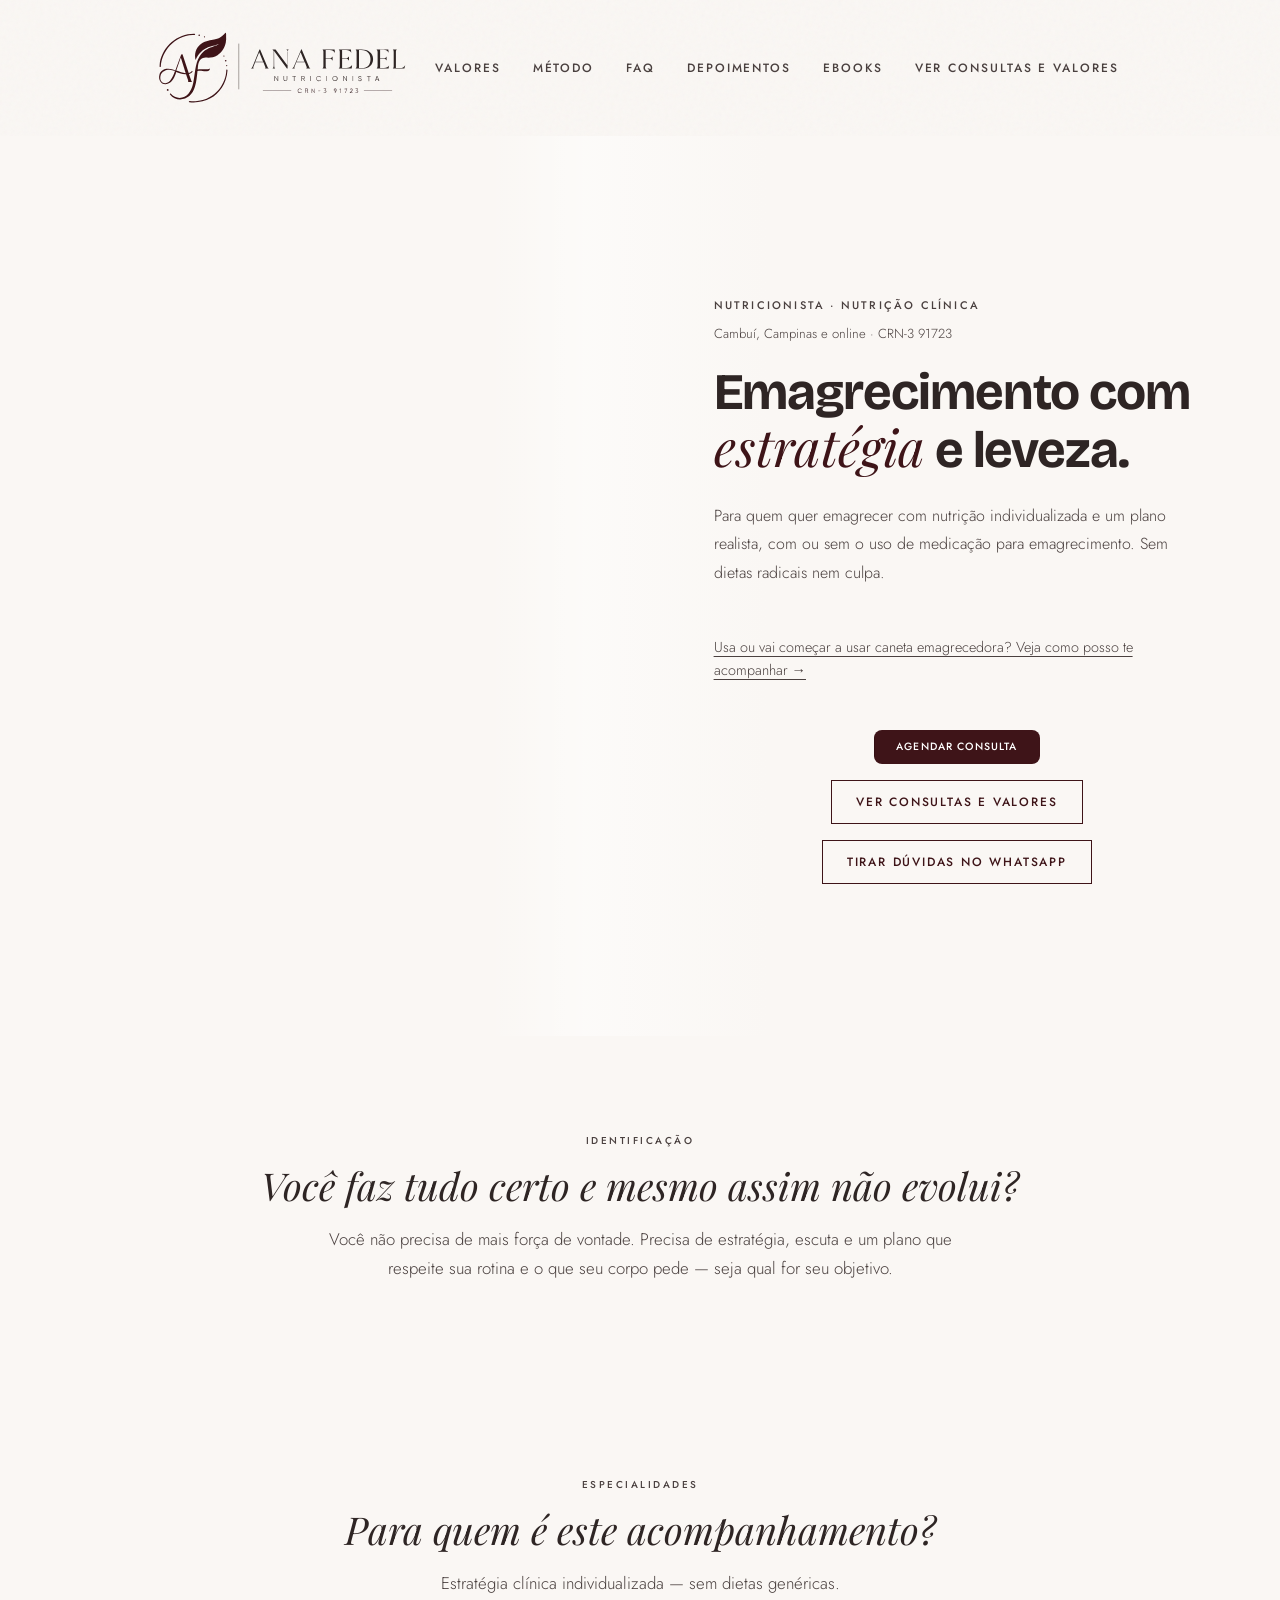
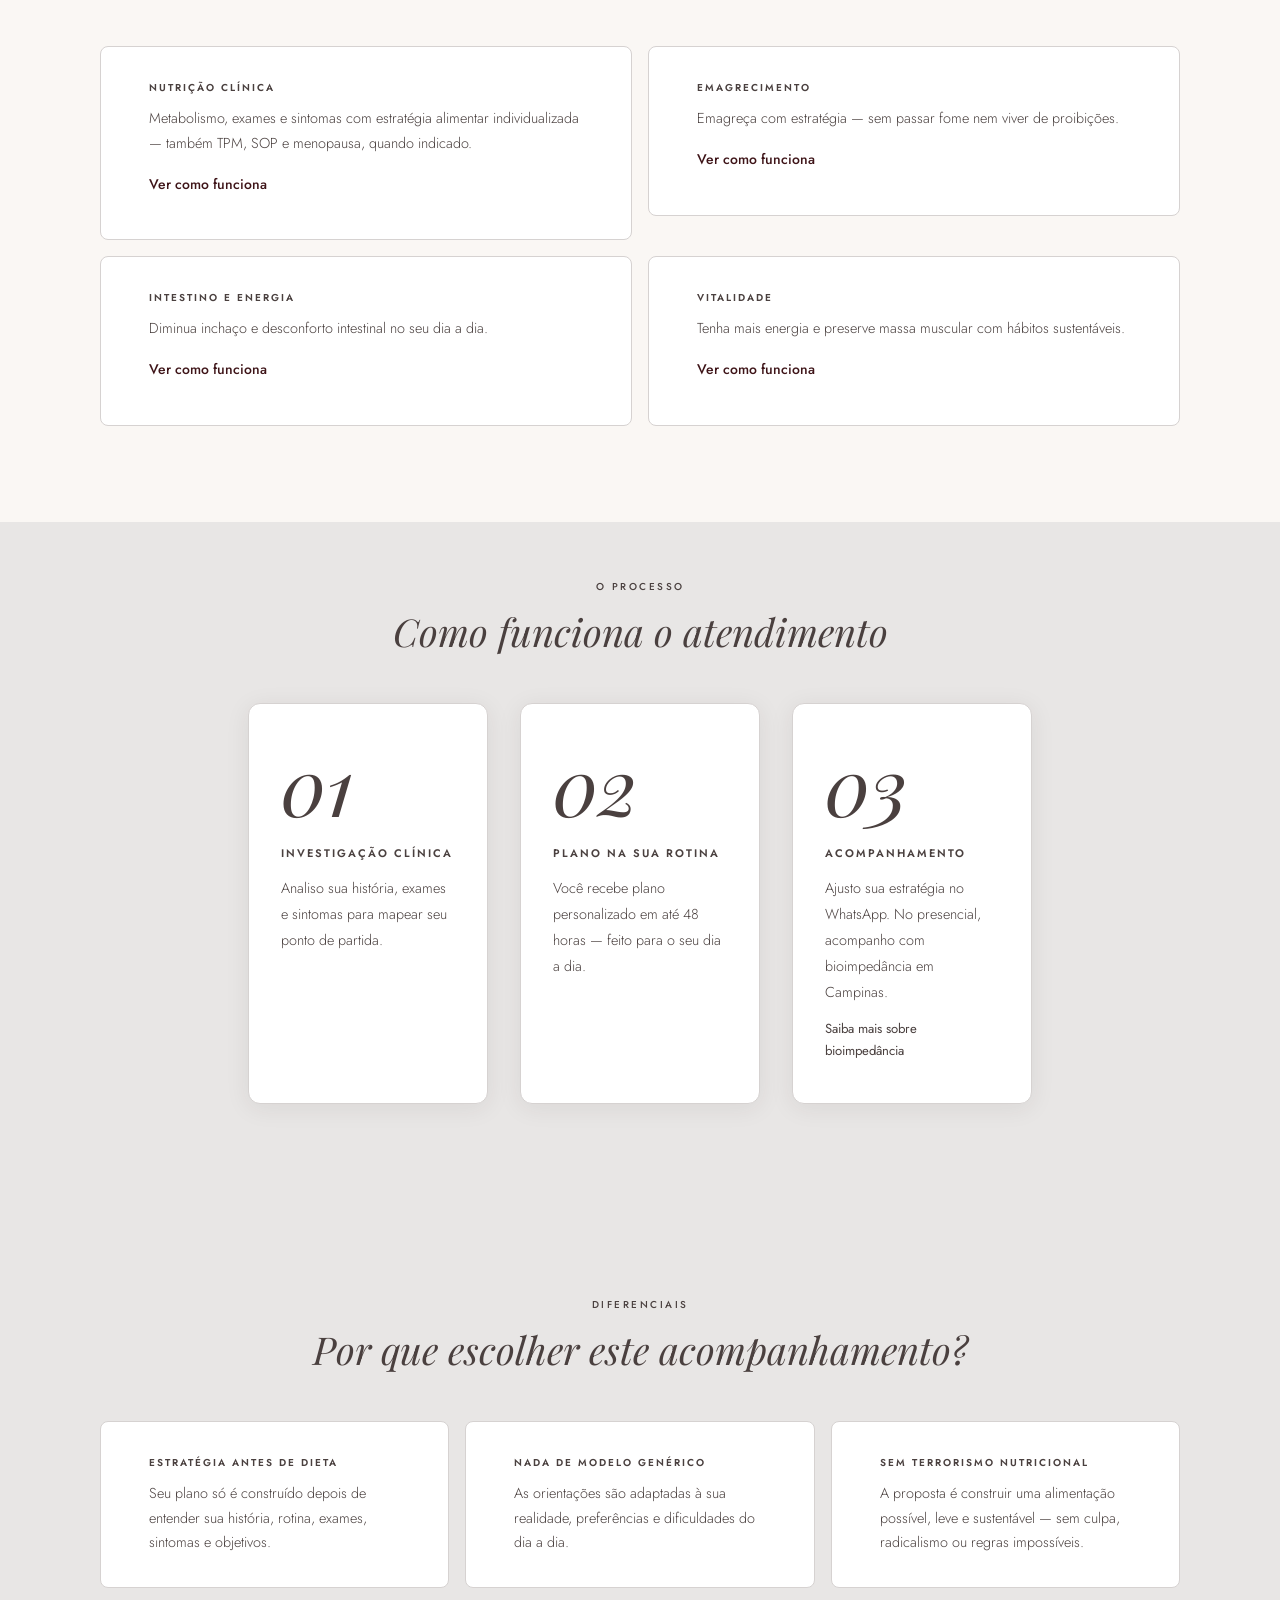
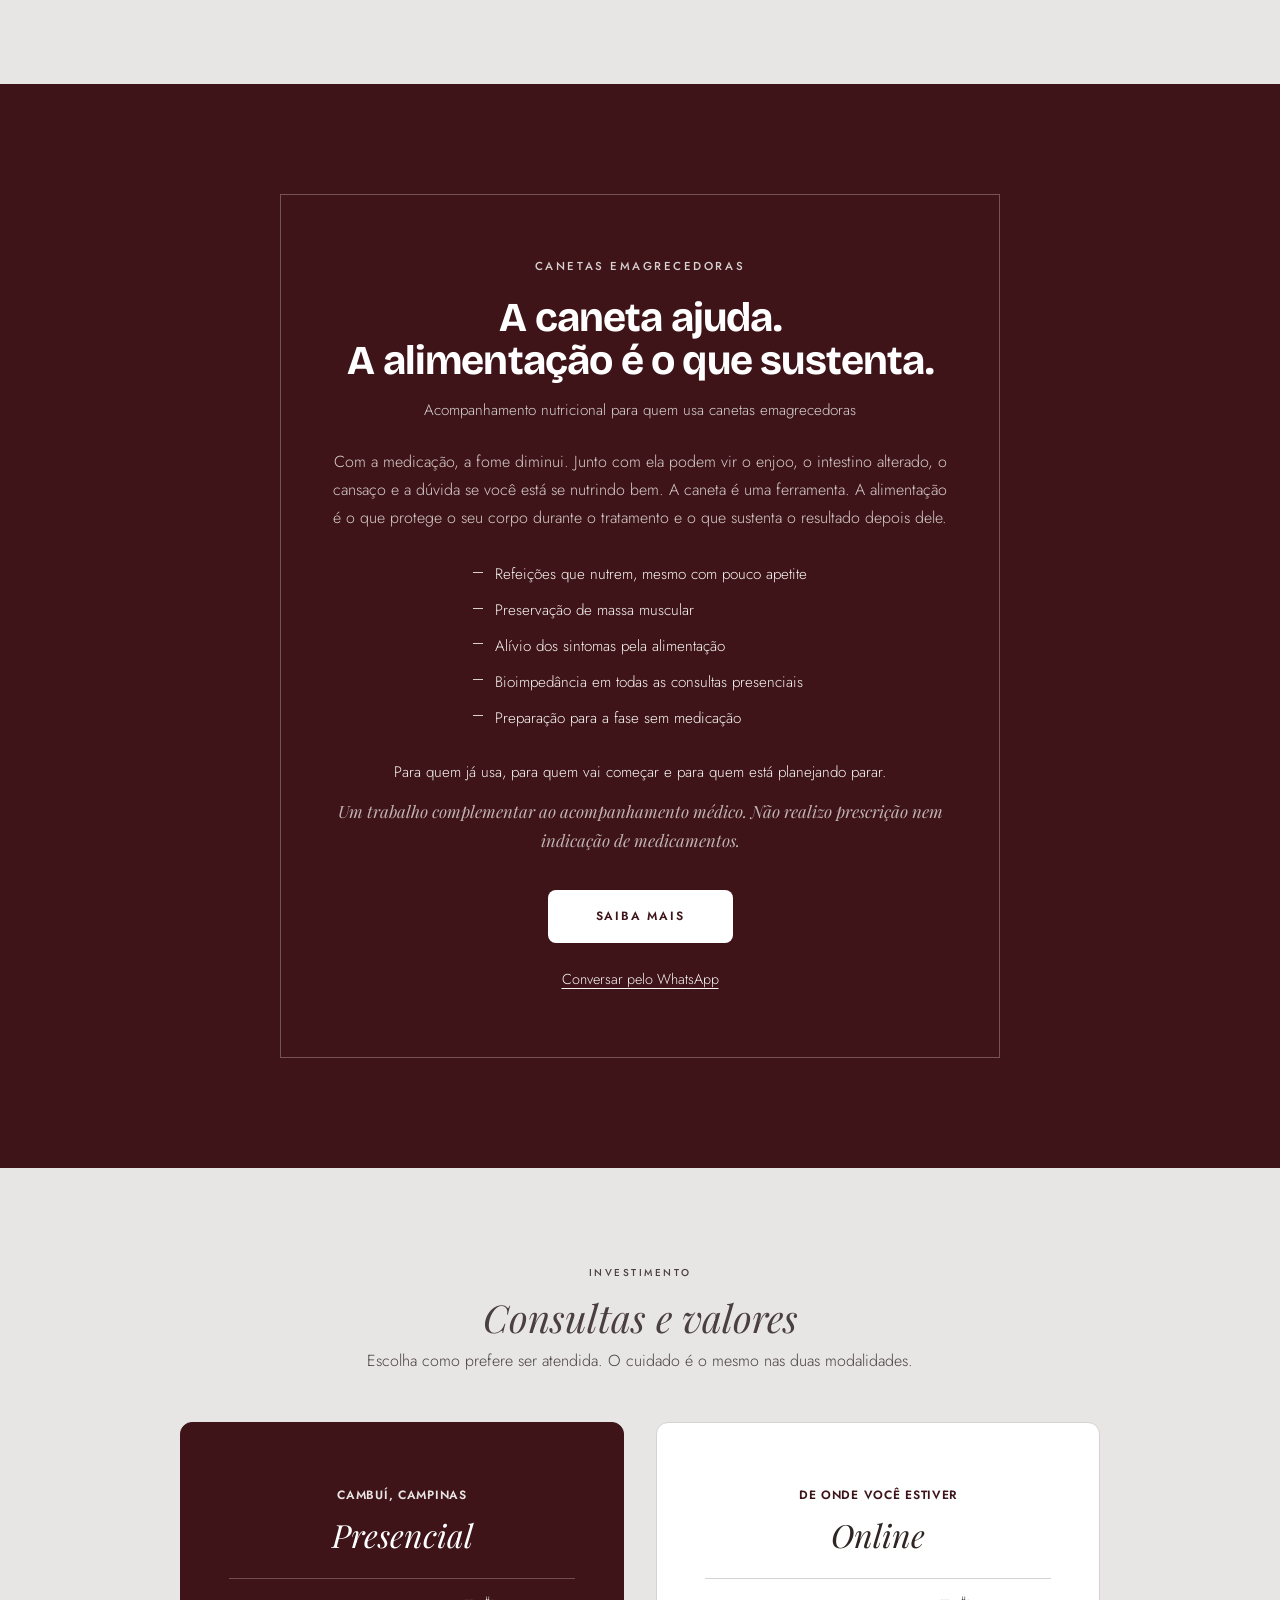
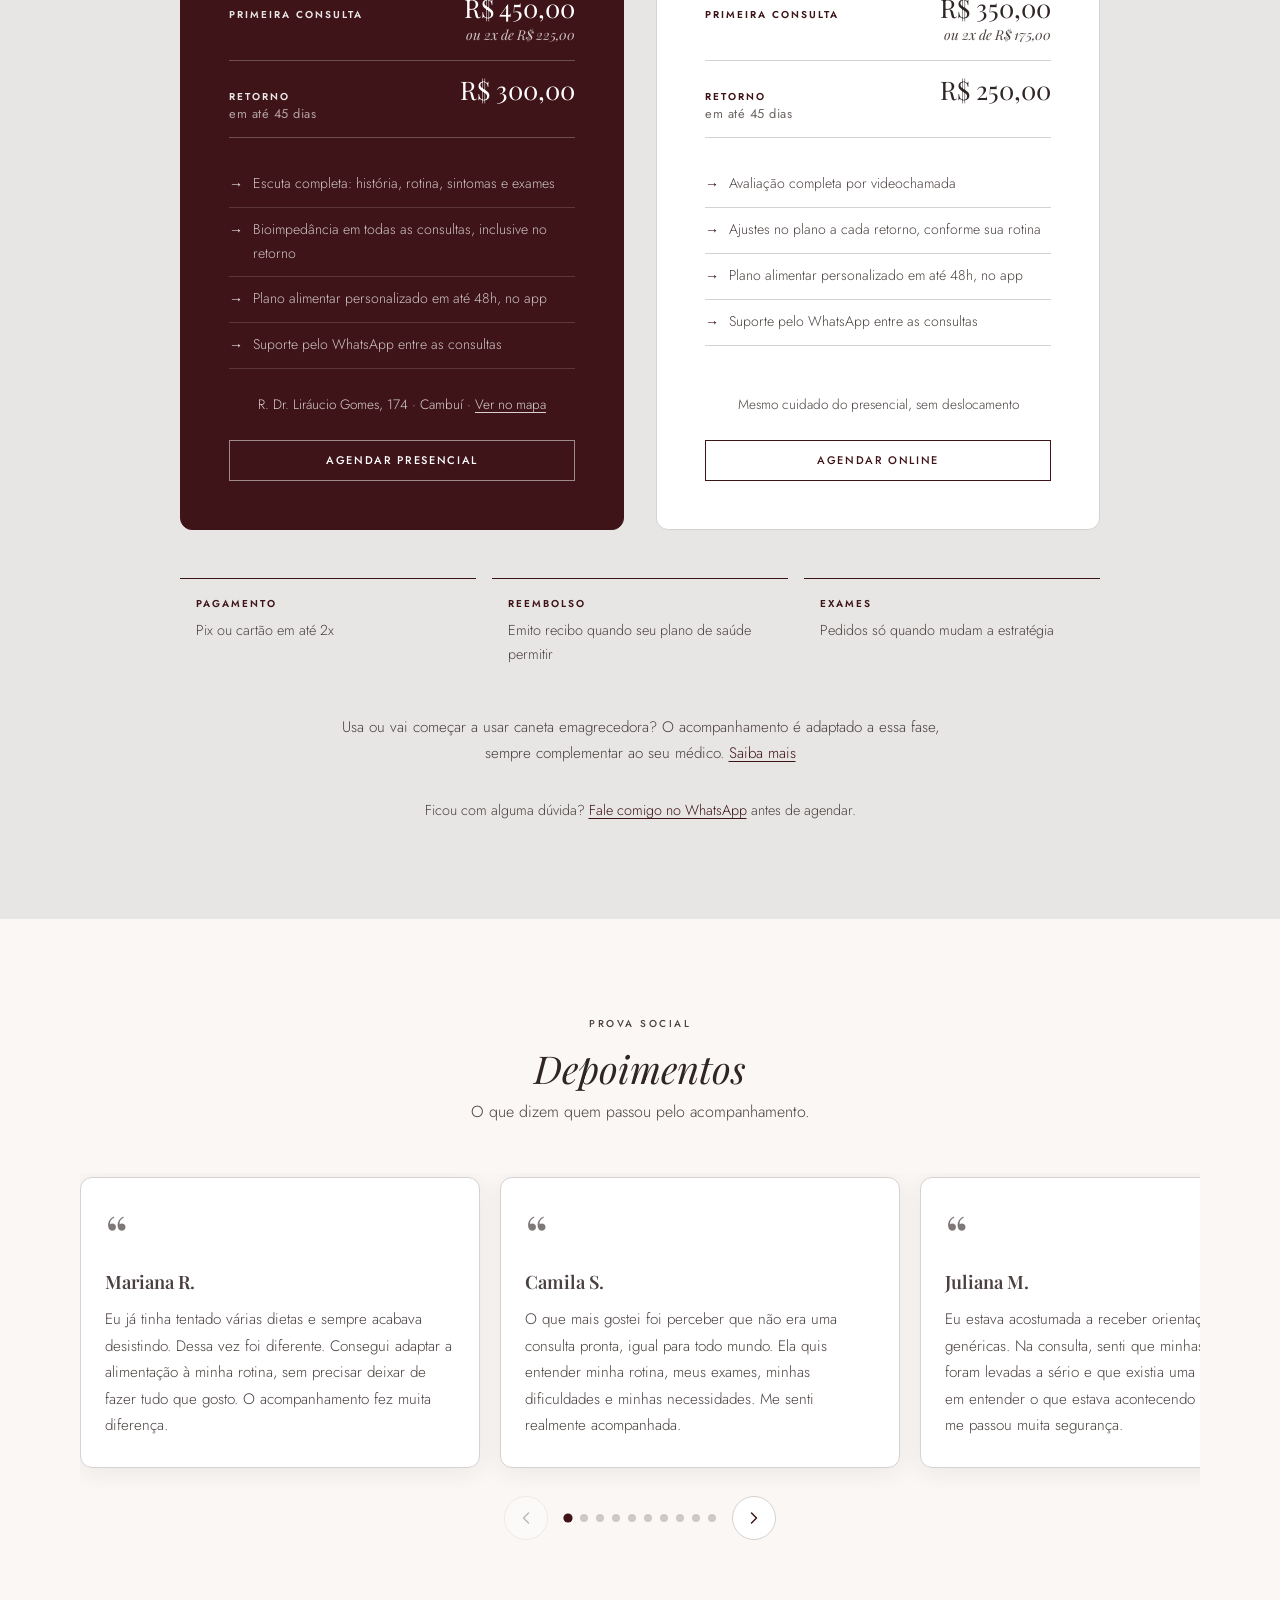
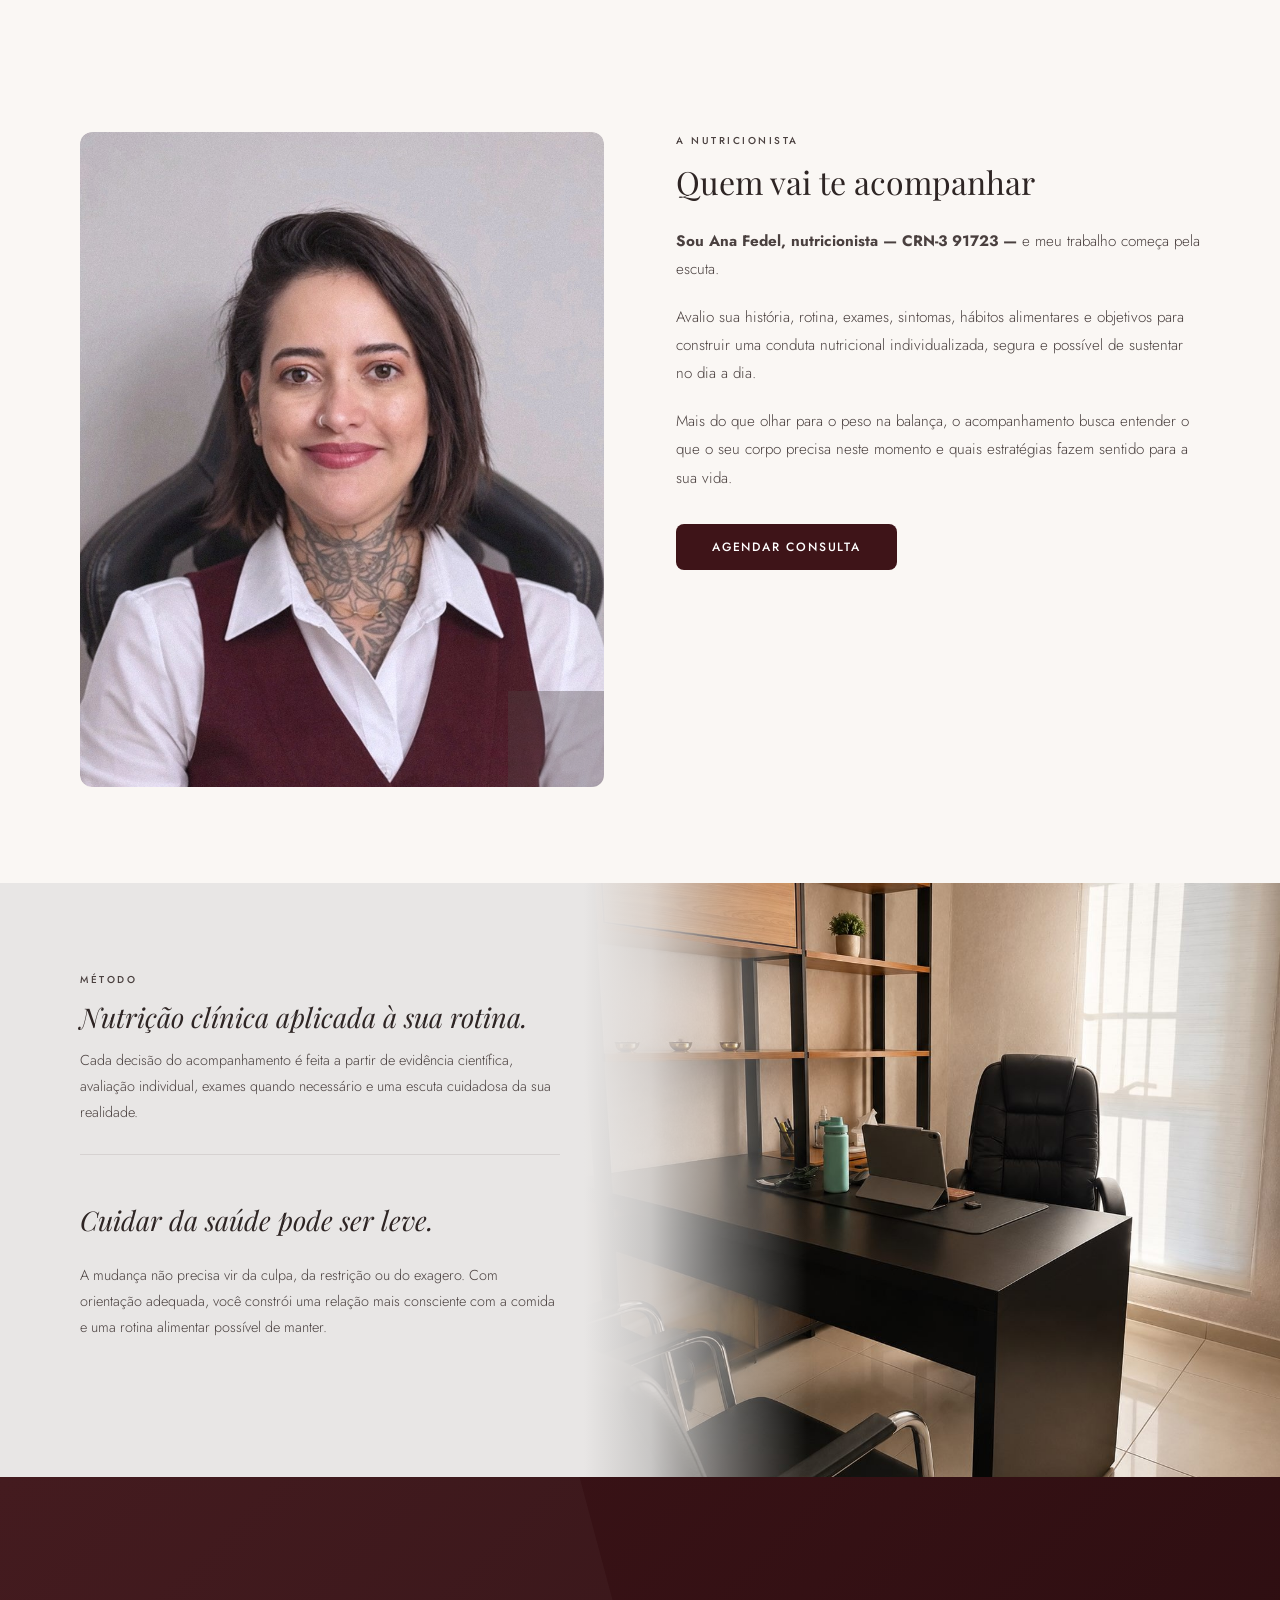
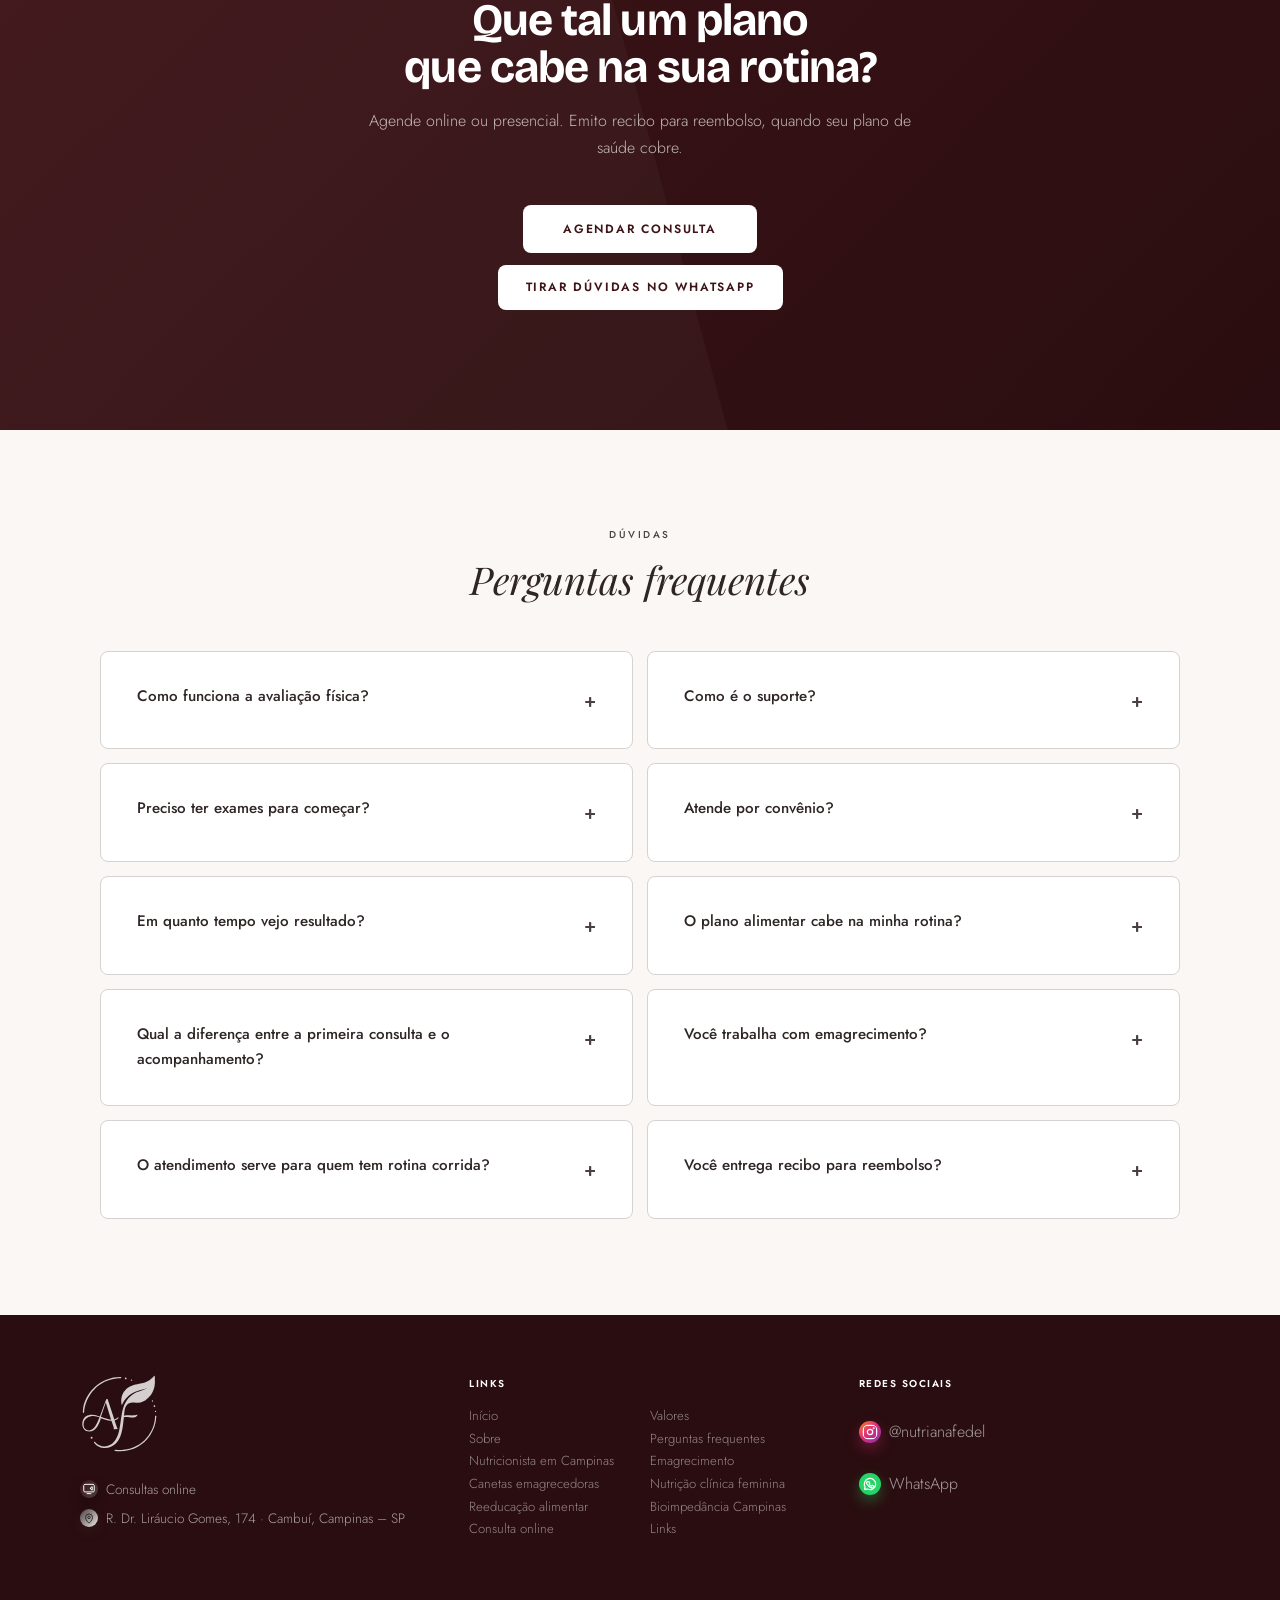
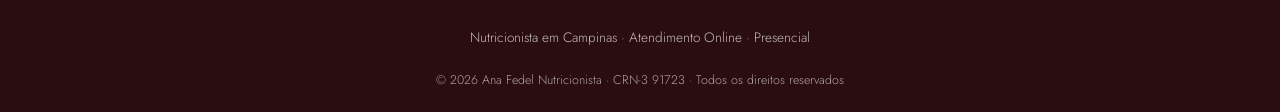
==== index.html @ 9fe569f1 "Nova foto principal" ====
﻿<!DOCTYPE html>
<html lang="pt-BR">
<head>
  <meta charset="UTF-8" />
  <meta name="viewport" content="width=device-width, initial-scale=1.0" />
  <link rel="preconnect" href="https://www.googletagmanager.com" />
  <script src="analytics.js" async></script>
  <meta name="theme-color" content="#3E1418" />
  <meta name="color-scheme" content="light" />
  <title>Nutricionista em Campinas | Emagrecimento e Nutrição Clínica | Ana Fedel CRN-3 91723</title>
  <meta name="description" content="Nutricionista em Campinas e online. Emagrecimento e nutrição clínica, inclusive para quem usa canetas emagrecedoras. Sem dietas radicais. CRN-3 91723." />
  <meta name="robots" content="index, follow" />
  <link rel="canonical" href="https://www.anafedel.com/" />

  <!-- Open Graph -->
  <meta property="og:type" content="website" />
  <meta property="og:locale" content="pt_BR" />
  <meta property="og:url" content="https://www.anafedel.com/" />
  <meta property="og:title" content="Nutricionista em Campinas | Emagrecimento e Nutrição Clínica | Ana Fedel" />
  <meta property="og:image:width" content="1600" />
  <meta property="og:image:height" content="2133" />
  <meta property="og:description" content="Plano alimentar na sua rotina — emagrecimento e nutrição clínica em Campinas ou online, com acompanhamento personalizado." />
  <meta property="og:image" content="https://www.anafedel.com/img/hero-ana-fedel-1600.jpg?v=2026112301" />
  <meta property="og:image:alt" content="Ana Fedel, nutricionista em Campinas" />

  <!-- Twitter -->
  <meta name="twitter:card" content="summary_large_image" />
  <meta name="twitter:title" content="Ana Fedel | Nutricionista em Campinas" />
  <meta name="twitter:description" content="Emagrecimento, nutrição clínica e acompanhamento personalizado em Campinas e online." />
  <meta name="twitter:image" content="https://www.anafedel.com/img/hero-ana-fedel-1600.jpg?v=2026112301" />
  <link rel="icon" href="./img/logo-s.svg" type="image/svg+xml" />

  <link rel="preconnect" href="https://fonts.googleapis.com" />
  <link rel="preconnect" href="https://fonts.gstatic.com" crossorigin />
  <link href="https://fonts.googleapis.com/css2?family=Bricolage+Grotesque:opsz,wght@12..96,700&family=Playfair+Display:ital,wght@0,400;0,600;1,400&family=Jost:wght@300;400;500;600&display=swap" rel="stylesheet" />
  <link rel="stylesheet" href="styles.css" />
  <style>
    /* Modal do agendamento — telas pequenas: iframe em tela cheia; só faixa superior para o Fechar. */
    @media (max-width: 1023px) {
      .hur54b {
        display: flex !important;
        flex-direction: column !important;
        align-items: stretch !important;
        justify-content: flex-start !important;
        padding: 0 !important;
        padding-top: calc(env(safe-area-inset-top, 0px) + 52px) !important;
        padding-bottom: env(safe-area-inset-bottom, 0px) !important;
        box-sizing: border-box !important;
        height: 100vh !important;
        height: 100dvh !important;
        min-height: 100vh !important;
        min-height: 100dvh !important;
      }
      .hur54b .mmGMM {
        width: 100% !important;
        max-width: none !important;
        flex: 1 1 auto !important;
        min-height: 0 !important;
        height: auto !important;
        max-height: none !important;
        border-radius: 0 !important;
        align-self: stretch !important;
      }
      .hur54b .Xfsokf {
        top: calc(env(safe-area-inset-top, 0px) + 10px) !important;
        right: max(12px, env(safe-area-inset-right, 0px)) !important;
      }
    }
    /* Modal do agendamento: telas grandes — largura 60vw; altura preenche o overlay (sem limite 60%). */
    @media (min-width: 1024px) {
      .hur54b {
        display: flex !important;
        align-items: stretch !important;
        justify-content: center !important;
        padding: 40px !important;
        box-sizing: border-box !important;
      }
      .hur54b .mmGMM {
        width: 60vw !important;
        max-width: 60vw !important;
        height: auto !important;
        max-height: none !important;
        align-self: stretch !important;
        flex-shrink: 0 !important;
      }
    }
    /* Agendamento — campos e botões alinhados à paleta do site */
    .hur54b input,
    .hur54b select,
    .hur54b textarea {
      background: #FFFFFF !important;
      border-color: #D6D2D1 !important;
      color: #2E2524 !important;
    }
    .hur54b button[type="submit"],
    .hur54b .U26fgb,
    .hur54b [role="button"].U26fgb {
      background: #3E1418 !important;
      border-color: #3E1418 !important;
      color: #FFFFFF !important;
    }
    .hur54b button[type="submit"]:hover,
    .hur54b .U26fgb:hover {
      background: #2A0D10 !important;
      border-color: #2A0D10 !important;
    }
  </style>
  <link rel="preload" as="image" href="./img/hero-ana-fedel-1600.jpg?v=2026112301" media="(min-width: 768px)" fetchpriority="high" />
  <link rel="preload" as="image" href="./img/hero-ana-fedel-mobile.jpg?v=2026112301" media="(max-width: 767px)" fetchpriority="high" />

  <script type="application/ld+json">
  {
    "@context": "https://schema.org",
    "@graph": [
      {
        "@type": "Dietitian",
        "@id": "https://www.anafedel.com/#profissional",
        "name": "Ana Fedel",
        "url": "https://www.anafedel.com/",
        "image": "https://www.anafedel.com/img/hero-ana-fedel-1600.jpg?v=2026112301",
        "description": "Nutricionista em Campinas e online. Emagrecimento, nutrição clínica e plano alimentar na rotina do paciente.",
        "identifier": {
          "@type": "PropertyValue",
          "name": "CRN-3",
          "value": "91723"
        },
        "areaServed": {
          "@type": "AdministrativeArea",
          "name": "Campinas",
          "containedInPlace": { "@type": "Country", "name": "Brasil" }
        },
        "workLocation": { "@id": "https://www.anafedel.com/#local" },
        "sameAs": ["https://www.instagram.com/nutrianafedel"]
      },
      {
        "@type": "WebSite",
        "@id": "https://www.anafedel.com/#site",
        "url": "https://www.anafedel.com/",
        "name": "Ana Fedel Nutricionista",
        "inLanguage": "pt-BR",
        "publisher": { "@id": "https://www.anafedel.com/#profissional" }
      },
      {
        "@type": "LocalBusiness",
        "@id": "https://www.anafedel.com/#local",
        "name": "Ana Fedel Nutricionista",
        "url": "https://www.anafedel.com/",
        "image": "https://www.anafedel.com/img/hero-ana-fedel-1600.jpg?v=2026112301",
        "telephone": "+5519992591776",
        "address": {
          "@type": "PostalAddress",
          "streetAddress": "R. Dr. Liráucio Gomes, 174",
          "addressLocality": "Campinas",
          "addressRegion": "SP",
          "postalCode": "13024-490",
          "addressCountry": "BR"
        },
        "geo": {
          "@type": "GeoCoordinates",
          "latitude": -22.88841,
          "longitude": -47.04906
        },
        "hasMap": "https://www.google.com/maps/search/?api=1&query=R.+Dr.+Lir%C3%A1ucio+Gomes%2C+174+-+Cambu%C3%AD%2C+Campinas+-+SP%2C+13024-490"
      },
      {
        "@type": "FAQPage",
        "mainEntity": [
          {
            "@type": "Question",
            "name": "Como funciona a avaliação física?",
            "acceptedAnswer": {
              "@type": "Answer",
              "text": "No presencial, faço bioimpedância, dobras, medidas e fotos. Online, envio um guia de medidas e você manda fotos e peso."
            }
          },
          {
            "@type": "Question",
            "name": "Como é o suporte?",
            "acceptedAnswer": {
              "@type": "Answer",
              "text": "Após a primeira consulta, presencial ou online, você conta com suporte pelo WhatsApp para dúvidas e ajustes, com resposta no mesmo dia."
            }
          },
          {
            "@type": "Question",
            "name": "Preciso ter exames para começar?",
            "acceptedAnswer": {
              "@type": "Answer",
              "text": "Não é obrigatório. Começamos pela consulta e peço exames só quando eles mudam sua estratégia."
            }
          },
          {
            "@type": "Question",
            "name": "Atende por convênio?",
            "acceptedAnswer": {
              "@type": "Answer",
              "text": "Não atendo por convênio. Emito recibo para você solicitar reembolso, se seu plano permitir."
            }
          },
          {
            "@type": "Question",
            "name": "Em quanto tempo vejo resultado?",
            "acceptedAnswer": {
              "@type": "Answer",
              "text": "Cada corpo tem seu ritmo. Muitas pessoas sentem mais energia e menos inchaço nas primeiras semanas. Resultados duradouros vêm com constância e acompanhamento."
            }
          },
          {
            "@type": "Question",
            "name": "O plano alimentar cabe na minha rotina?",
            "acceptedAnswer": {
              "@type": "Answer",
              "text": "Sim — monto o plano para sua rotina real, com metas e refeições que você consegue seguir no dia a dia."
            }
          },
          {
            "@type": "Question",
            "name": "Qual a diferença entre a primeira consulta e o acompanhamento?",
            "acceptedAnswer": {
              "@type": "Answer",
              "text": "A primeira consulta inclui avaliação completa, bioimpedância e plano alimentar personalizado. Nas consultas de acompanhamento, reavalio sua evolução com nova bioimpedância e ajusto o planejamento."
            }
          },
          {
            "@type": "Question",
            "name": "Você trabalha com emagrecimento?",
            "acceptedAnswer": {
              "@type": "Answer",
              "text": "Sim. Trabalho com emagrecimento, estratégia clínica e acompanhamento individualizado — sem dietas radicais."
            }
          },
          {
            "@type": "Question",
            "name": "O atendimento serve para quem tem rotina corrida?",
            "acceptedAnswer": {
              "@type": "Answer",
              "text": "Sim. Adapto refeições e horários à sua agenda — o plano precisa caber na vida que você já tem."
            }
          },
          {
            "@type": "Question",
            "name": "Você entrega recibo para reembolso?",
            "acceptedAnswer": {
              "@type": "Answer",
              "text": "Sim. Emito recibo para você pedir reembolso ao plano de saúde, quando a cobertura permitir."
            }
          }
        ]
      }
    ]
  }
  </script>
<script>function loadScript(a){var b=document.getElementsByTagName("head")[0],c=document.createElement("script");c.type="text/javascript",c.src="https://tracker.metricool.com/resources/be.js",c.onreadystatechange=a,c.onload=a,b.appendChild(c)}loadScript(function(){beTracker.t({hash:"400cc2684cefc84779d930f3ad5c566e"})});</script>
</head>
<body>

  <header>
    <nav id="navbar" class="site-nav" aria-label="Navegação principal">
      <a href="#inicio" class="nav-logo" aria-label="Ana Fedel Nutricionista — início">
        <img src="./img/logo.svg" alt="" width="120" height="40" decoding="async" aria-hidden="true" />
      </a>
      <button type="button" class="nav-toggle" aria-expanded="false" aria-controls="nav-menu" aria-label="Abrir menu">
        <span class="nav-toggle__lines" aria-hidden="true"></span>
      </button>
      <div id="nav-menu" class="nav-menu">
        <div class="nav-menu__inner">
          <a href="#planos">Valores</a>
          <a href="#metodo">Método</a>
          <a href="#faq">FAQ</a>
          <a href="#depoimentos">Depoimentos</a>
          <a href="ebooks.html">Ebooks</a>
          <a class="nav-menu__cta" href="#planos">Ver consultas e valores</a>
        </div>
      </div>
    </nav>
  </header>

  <main id="conteudo">
    <!-- HERO -->
    <section id="inicio" class="hero" aria-labelledby="hero-titulo">
      <picture class="hero-bg">
        <source media="(max-width: 767px)" srcset="./img/hero-ana-fedel-mobile.jpg?v=2026112301" />
        <img src="./img/hero-ana-fedel-1600.jpg?v=2026112301" width="1640" height="1448" alt="Retrato da nutricionista Ana Fedel" fetchpriority="high" decoding="async" />
      </picture>
      <div class="hero-overlay" aria-hidden="true"></div>
      <div class="hero-left reveal">
        <p class="hero-eyebrow">Nutricionista · Nutrição Clínica</p>
        <p class="hero-trust">Cambuí, Campinas e online · CRN-3 91723</p>
        <h1 id="hero-titulo" class="hero-title">
          Emagrecimento com<br>
          <em>estratégia</em> e leveza.
        </h1>
        <div class="hero-cta-block">
          <p class="hero-subtitle">
            Para quem quer emagrecer com nutrição individualizada e um plano realista, com ou sem o uso de medicação para emagrecimento. Sem dietas radicais nem culpa.
          </p>
          <a class="hero-glp1-link" href="#canetas">Usa ou vai começar a usar caneta emagrecedora? Veja como posso te acompanhar →</a>
          <div class="hero-cta-actions">
            <div class="gcal-schedule-host gcal-schedule-host--primary gcal-schedule-host--hero" data-gcal-label="Agendar consulta"></div>
            <a class="btn-outline" href="#planos">Ver consultas e valores</a>
            <a class="btn-outline hero-whatsapp-btn" data-wa="general" href="https://wa.me/5519992591776?text=Ol%C3%A1%2C%20Ana!%20Vim%20pelo%20site%20e%20gostaria%20de%20saber%20mais%20sobre%20o%20acompanhamento%20nutricional." target="_blank" rel="noopener noreferrer">Tirar dúvidas no WhatsApp</a>
          </div>
        </div>
      </div>
    </section>

    <!-- IDENTIFICATION -->
    <section id="identificacao" class="section section-center" aria-labelledby="titulo-identificacao">
      <div class="reveal">
        <span class="section-label">Identificação</span>
        <h2 id="titulo-identificacao" class="section-title">Você faz tudo certo e mesmo assim não evolui?</h2>
        <p class="section-pain">Você não precisa de mais força de vontade. Precisa de estratégia, escuta e um plano que respeite sua rotina e o que seu corpo pede — seja qual for seu objetivo.</p>
      </div>
    </section>

    <!-- FOR WHOM -->
    <section id="especialidades" class="section" aria-labelledby="titulo-especialidades">
      <span class="section-label reveal" style="text-align: center; display: block;">Especialidades</span>
      <h2 id="titulo-especialidades" class="section-title reveal" style="text-align: center;">Para quem é este acompanhamento?</h2>
      <p class="section-pain reveal" style="text-align: center; max-width: 36rem; margin: 0 auto 2rem;">Estratégia clínica individualizada — sem dietas genéricas.</p>
      <div class="for-whom-grid">
        <div class="for-whom-item reveal">
          <h3 class="for-whom-heading">Nutrição clínica</h3>
          <p>Metabolismo, exames e sintomas com estratégia alimentar individualizada — também TPM, SOP e menopausa, quando indicado.</p>
          <a class="for-whom-link" href="saude-hormonal-feminina.html">Ver como funciona</a>
        </div>
        <div class="for-whom-item reveal">
          <h3 class="for-whom-heading">Emagrecimento</h3>
          <p>Emagreça com estratégia — sem passar fome nem viver de proibições.</p>
          <a class="for-whom-link" href="emagrecimento-feminino.html">Ver como funciona</a>
        </div>
        <div class="for-whom-item reveal">
          <h3 class="for-whom-heading">Intestino e energia</h3>
          <p>Diminua inchaço e desconforto intestinal no seu dia a dia.</p>
          <a class="for-whom-link" href="reeducacao-alimentar.html">Ver como funciona</a>
        </div>
        <div class="for-whom-item reveal">
          <h3 class="for-whom-heading">Vitalidade</h3>
          <p>Tenha mais energia e preserve massa muscular com hábitos sustentáveis.</p>
          <a class="for-whom-link" href="nutricionista-em-campinas.html">Ver como funciona</a>
        </div>
      </div>
    </section>

    <!-- HOW IT WORKS -->
    <section id="processo" class="section section-alt" aria-labelledby="titulo-processo">
      <div class="section-center reveal">
        <span class="section-label">O processo</span>
        <h2 id="titulo-processo" class="section-title">Como funciona o atendimento</h2>
      </div>
      <div class="how-grid">
        <div class="how-card reveal">
          <div class="how-card-num" aria-hidden="true">01</div>
          <h3>Investigação clínica</h3>
          <p>Analiso sua história, exames e sintomas para mapear seu ponto de partida.</p>
        </div>
        <div class="how-card reveal">
          <div class="how-card-num" aria-hidden="true">02</div>
          <h3>Plano na sua rotina</h3>
          <p>Você recebe plano personalizado em até 48 horas — feito para o seu dia a dia.</p>
        </div>
        <div class="how-card reveal">
          <div class="how-card-num" aria-hidden="true">03</div>
          <h3>Acompanhamento</h3>
          <p>Ajusto sua estratégia no WhatsApp. No presencial, acompanho com bioimpedância em Campinas.</p>
          <a class="how-card-more" href="bioimpedancia-campinas.html">Saiba mais sobre bioimpedância</a>
        </div>
      </div>
    </section>

    <!-- DIFFERENTIALS -->
    <section id="diferenciais" class="section section-alt" aria-labelledby="titulo-diferenciais">
      <div class="section-center reveal">
        <span class="section-label">Diferenciais</span>
        <h2 id="titulo-diferenciais" class="section-title">Por que escolher este acompanhamento?</h2>
      </div>
      <div class="for-whom-grid">
        <div class="for-whom-item reveal">
          <h3 class="for-whom-heading">Estratégia antes de dieta</h3>
          <p>Seu plano só é construído depois de entender sua história, rotina, exames, sintomas e objetivos.</p>
        </div>
        <div class="for-whom-item reveal">
          <h3 class="for-whom-heading">Nada de modelo genérico</h3>
          <p>As orientações são adaptadas à sua realidade, preferências e dificuldades do dia a dia.</p>
        </div>
        <div class="for-whom-item reveal">
          <h3 class="for-whom-heading">Sem terrorismo nutricional</h3>
          <p>A proposta é construir uma alimentação possível, leve e sustentável — sem culpa, radicalismo ou regras impossíveis.</p>
        </div>
      </div>
    </section>

    <!-- CANETAS EMAGRECEDORAS -->
    <section id="canetas" class="glp1-section" aria-labelledby="titulo-canetas">
      <div class="glp1-inner reveal">
        <span class="glp1-label">Canetas emagrecedoras</span>
        <h2 id="titulo-canetas" class="glp1-title">A caneta ajuda.<br>A alimentação é o que sustenta.</h2>
        <p class="glp1-subtitle">Acompanhamento nutricional para quem usa canetas emagrecedoras</p>
        <p class="glp1-text">Com a medicação, a fome diminui. Junto com ela podem vir o enjoo, o intestino alterado, o cansaço e a dúvida se você está se nutrindo bem. A caneta é uma ferramenta. A alimentação é o que protege o seu corpo durante o tratamento e o que sustenta o resultado depois dele.</p>
        <ul class="glp1-list">
          <li>Refeições que nutrem, mesmo com pouco apetite</li>
          <li>Preservação de massa muscular</li>
          <li>Alívio dos sintomas pela alimentação</li>
          <li>Bioimpedância em todas as consultas presenciais</li>
          <li>Preparação para a fase sem medicação</li>
        </ul>
        <p class="glp1-for">Para quem já usa, para quem vai começar e para quem está planejando parar.</p>
        <p class="glp1-note">Um trabalho complementar ao acompanhamento médico. Não realizo prescrição nem indicação de medicamentos.</p>
        <div class="glp1-actions">
          <a class="btn-light" href="canetas-emagrecedoras-campinas.html">Saiba mais</a>
          <a class="glp1-link" data-wa="canetas" href="https://wa.me/5519992591776?text=Ol%C3%A1%2C%20Ana!%20Uso%20(ou%20vou%20come%C3%A7ar%20a%20usar)%20caneta%20emagrecedora%20e%20gostaria%20de%20saber%20mais%20sobre%20o%20acompanhamento%20nutricional." target="_blank" rel="noopener noreferrer">Conversar pelo WhatsApp</a>
        </div>
      </div>
    </section>

    <!-- PLANS -->
    <section id="planos" class="section section-alt section-center" aria-labelledby="titulo-planos">
      <span class="section-label reveal">Investimento</span>
      <h2 id="titulo-planos" class="section-title reveal">Consultas e valores</h2>
      <p class="plans-intro reveal">Escolha como prefere ser atendida. O cuidado é o mesmo nas duas modalidades.</p>
      <div class="plans-grid plans-grid--two">
        <div class="plan-card featured reveal">
          <div class="plan-card__header">
            <div class="plan-card__badge-slot">
              <span class="plan-badge">Cambuí, Campinas</span>
            </div>
            <div class="plan-card__title">
              <div class="plan-modality">Presencial</div>
            </div>
          </div>
          <dl class="plan-prices">
            <div class="plan-price-row">
              <dt>Primeira consulta</dt>
              <dd><span class="plan-price-row__value">R$ 450,00</span><span class="plan-price-row__sub">ou 2x de R$ 225,00</span></dd>
            </div>
            <div class="plan-price-row">
              <dt>Retorno <span class="plan-price-row__hint">em até 45 dias</span></dt>
              <dd><span class="plan-price-row__value">R$ 300,00</span></dd>
            </div>
          </dl>
          <ul>
            <li>Escuta completa: história, rotina, sintomas e exames</li>
            <li>Bioimpedância em todas as consultas, inclusive no retorno</li>
            <li>Plano alimentar personalizado em até 48h, no app</li>
            <li>Suporte pelo WhatsApp entre as consultas</li>
          </ul>
          <p class="plan-card__place">R. Dr. Liráucio Gomes, 174 · Cambuí · <a href="https://www.google.com/maps/search/?api=1&amp;query=R.%20Dr.%20Lir%C3%A1ucio%20Gomes%2C%20174%20-%20Cambu%C3%AD%2C%20Campinas%20-%20SP" target="_blank" rel="noopener noreferrer">Ver no mapa</a></p>
          <div class="plan-card__footer">
            <div class="gcal-schedule-host gcal-schedule-host--outline" data-gcal-label="Agendar presencial"></div>
          </div>
        </div>
        <div class="plan-card reveal">
          <div class="plan-card__header">
            <div class="plan-card__badge-slot">
              <span class="plan-badge">De onde você estiver</span>
            </div>
            <div class="plan-card__title">
              <div class="plan-modality">Online</div>
            </div>
          </div>
          <dl class="plan-prices">
            <div class="plan-price-row">
              <dt>Primeira consulta</dt>
              <dd><span class="plan-price-row__value">R$ 350,00</span><span class="plan-price-row__sub">ou 2x de R$ 175,00</span></dd>
            </div>
            <div class="plan-price-row">
              <dt>Retorno <span class="plan-price-row__hint">em até 45 dias</span></dt>
              <dd><span class="plan-price-row__value">R$ 250,00</span></dd>
            </div>
          </dl>
          <ul>
            <li>Avaliação completa por videochamada</li>
            <li>Ajustes no plano a cada retorno, conforme sua rotina</li>
            <li>Plano alimentar personalizado em até 48h, no app</li>
            <li>Suporte pelo WhatsApp entre as consultas</li>
          </ul>
          <p class="plan-card__place">Mesmo cuidado do presencial, sem deslocamento</p>
          <div class="plan-card__footer">
            <div class="gcal-schedule-host gcal-schedule-host--outline" data-gcal-label="Agendar online"></div>
          </div>
        </div>
      </div>
      <ul class="plans-info reveal" aria-label="Informações gerais">
        <li><span class="plans-info__label">Pagamento</span>Pix ou cartão em até 2x</li>
        <li><span class="plans-info__label">Reembolso</span>Emito recibo quando seu plano de saúde permitir</li>
        <li><span class="plans-info__label">Exames</span>Pedidos só quando mudam a estratégia</li>
      </ul>
      <p class="plans-glp1 reveal">Usa ou vai começar a usar caneta emagrecedora? O acompanhamento é adaptado a essa fase, sempre complementar ao seu médico. <a href="canetas-emagrecedoras-campinas.html">Saiba mais</a></p>
      <p class="plans-note reveal">Ficou com alguma dúvida? <a data-wa="general" href="https://wa.me/5519992591776?text=Ol%C3%A1%2C%20Ana!%20Tenho%20uma%20d%C3%BAvida%20sobre%20as%20consultas." target="_blank" rel="noopener noreferrer">Fale comigo no WhatsApp</a> antes de agendar.</p>
    </section>

    <!-- TESTIMONIALS -->
    <section id="depoimentos" class="section" aria-labelledby="titulo-depoimentos">
      <div class="section-center reveal">
        <span class="section-label">Prova social</span>
        <h2 id="titulo-depoimentos" class="section-title">Depoimentos</h2>
        <p class="plans-intro">O que dizem quem passou pelo acompanhamento.</p>
      </div>
      <div class="testimonial-carousel reveal" data-testimonial-carousel tabindex="0">
        <div class="testimonial-carousel__viewport">
          <div class="testimonial-carousel__track" role="list" aria-label="Lista de depoimentos">
        <article class="testimonial-card" role="listitem">
          <span class="testimonial-card__mark" aria-hidden="true">“</span>
          <p class="testimonial-card__author">Mariana R.</p>
          <blockquote class="testimonial-card__text">
            <p>Eu já tinha tentado várias dietas e sempre acabava desistindo. Dessa vez foi diferente. Consegui adaptar a alimentação à minha rotina, sem precisar deixar de fazer tudo que gosto. O acompanhamento fez muita diferença.</p>
          </blockquote>
        </article>
        <article class="testimonial-card" role="listitem">
          <span class="testimonial-card__mark" aria-hidden="true">“</span>
          <p class="testimonial-card__author">Camila S.</p>
          <blockquote class="testimonial-card__text">
            <p>O que mais gostei foi perceber que não era uma consulta pronta, igual para todo mundo. Ela quis entender minha rotina, meus exames, minhas dificuldades e minhas necessidades. Me senti realmente acompanhada.</p>
          </blockquote>
        </article>
        <article class="testimonial-card" role="listitem">
          <span class="testimonial-card__mark" aria-hidden="true">“</span>
          <p class="testimonial-card__author">Juliana M.</p>
          <blockquote class="testimonial-card__text">
            <p>Eu estava acostumada a receber orientações muito genéricas. Na consulta, senti que minhas queixas foram levadas a sério e que existia uma preocupação em entender o que estava acontecendo comigo. Isso me passou muita segurança.</p>
          </blockquote>
        </article>
        <article class="testimonial-card" role="listitem">
          <span class="testimonial-card__mark" aria-hidden="true">“</span>
          <p class="testimonial-card__author">Fernanda C.</p>
          <blockquote class="testimonial-card__text">
            <p>Uma das melhores coisas foi parar de sentir que estava sempre fazendo tudo errado. Aprendi a ter mais equilíbrio e a fazer escolhas melhores sem culpa. Hoje minha relação com a comida é muito mais tranquila.</p>
          </blockquote>
        </article>
        <article class="testimonial-card" role="listitem">
          <span class="testimonial-card__mark" aria-hidden="true">“</span>
          <p class="testimonial-card__author">Patrícia A.</p>
          <blockquote class="testimonial-card__text">
            <p>Minha maior preocupação era não conseguir seguir um planejamento por causa da correria do trabalho. Mas tudo foi pensado considerando meus horários e minha realidade. Finalmente encontrei uma estratégia que consigo manter.</p>
          </blockquote>
        </article>
        <article class="testimonial-card" role="listitem">
          <span class="testimonial-card__mark" aria-hidden="true">“</span>
          <p class="testimonial-card__author">Renata L.</p>
          <blockquote class="testimonial-card__text">
            <p>Gostei muito de não me sentir sozinha durante o processo. Ter a possibilidade de tirar dúvidas e receber orientações entre as consultas faz toda a diferença. É um acompanhamento muito mais próximo.</p>
          </blockquote>
        </article>
        <article class="testimonial-card" role="listitem">
          <span class="testimonial-card__mark" aria-hidden="true">“</span>
          <p class="testimonial-card__author">Bruna T.</p>
          <blockquote class="testimonial-card__text">
            <p>Foi muito interessante começar a olhar para minha evolução de uma maneira mais completa. Não é só sobre perder peso, mas também sobre entender meu corpo, melhorar hábitos e cuidar da saúde.</p>
          </blockquote>
        </article>
        <article class="testimonial-card" role="listitem">
          <span class="testimonial-card__mark" aria-hidden="true">“</span>
          <p class="testimonial-card__author">Daniela F.</p>
          <blockquote class="testimonial-card__text">
            <p>Desde a primeira consulta, percebi muito cuidado e conhecimento. Ela explica tudo com clareza, responde às dúvidas e transmite muita segurança. Saio das consultas entendendo o motivo de cada orientação.</p>
          </blockquote>
        </article>
        <article class="testimonial-card" role="listitem">
          <span class="testimonial-card__mark" aria-hidden="true">“</span>
          <p class="testimonial-card__author">Aline G.</p>
          <blockquote class="testimonial-card__text">
            <p>Eu achava que precisaria mudar completamente minha alimentação para conseguir resultados. Mas aprendi que pequenas mudanças, quando bem direcionadas, podem fazer muita diferença. Foi um processo muito mais leve do que imaginava.</p>
          </blockquote>
        </article>
        <article class="testimonial-card" role="listitem">
          <span class="testimonial-card__mark" aria-hidden="true">“</span>
          <p class="testimonial-card__author">Carolina P.</p>
          <blockquote class="testimonial-card__text">
            <p>Foi uma experiência muito positiva. Me senti ouvida, respeitada e acolhida durante todo o processo. O planejamento faz sentido para minha vida e hoje tenho muito mais consciência sobre minhas escolhas alimentares.</p>
          </blockquote>
        </article>
          </div>
        </div>
        <div class="testimonial-carousel__controls">
          <button type="button" class="testimonial-carousel__btn" data-carousel-prev aria-label="Depoimento anterior">
            <svg width="20" height="20" viewBox="0 0 24 24" fill="none" aria-hidden="true"><path d="M15 6l-6 6 6 6" stroke="currentColor" stroke-width="1.75" stroke-linecap="round" stroke-linejoin="round"/></svg>
          </button>
          <div class="testimonial-carousel__dots" role="tablist" aria-label="Selecionar depoimento"></div>
          <button type="button" class="testimonial-carousel__btn" data-carousel-next aria-label="Próximo depoimento">
            <svg width="20" height="20" viewBox="0 0 24 24" fill="none" aria-hidden="true"><path d="M9 6l6 6-6 6" stroke="currentColor" stroke-width="1.75" stroke-linecap="round" stroke-linejoin="round"/></svg>
          </button>
        </div>
      </div>
    </section>

    <!-- ABOUT -->
    <section id="sobre" class="section" aria-labelledby="titulo-sobre">
      <div class="about-grid">
        <div class="about-img reveal">
          <img src="./img/ana-fedel-sobre.jpg?v=2026111203" alt="Ana Fedel, nutricionista" loading="lazy" decoding="async" />
          <div class="about-img-accent" aria-hidden="true"></div>
        </div>
        <div class="about-text reveal">
          <span class="section-label">A nutricionista</span>
          <h2 id="titulo-sobre">Quem vai te acompanhar</h2>
          <p>
            <strong>Sou Ana Fedel, nutricionista — CRN-3 91723 —</strong> e meu trabalho começa pela escuta.
          </p>
          <p>
            Avalio sua história, rotina, exames, sintomas, hábitos alimentares e objetivos para construir uma conduta nutricional individualizada, segura e possível de sustentar no dia a dia.
          </p>
          <p>
            Mais do que olhar para o peso na balança, o acompanhamento busca entender o que o seu corpo precisa neste momento e quais estratégias fazem sentido para a sua vida.
          </p>
          <div class="gcal-schedule-host gcal-schedule-host--primary about-cta" data-gcal-label="Agendar consulta"></div>
        </div>
      </div>
    </section>

    <!-- PHILOSOPHY -->
    <section id="metodo" class="section section-alt" aria-labelledby="titulo-metodo">
      <div class="philosophy-grid">
        <div>
          <div class="philosophy-item reveal">
            <span class="section-label">Método</span>
            <h2 id="titulo-metodo" class="philosophy-title">Nutrição clínica aplicada à sua rotina.</h2>
            <p>Cada decisão do acompanhamento é feita a partir de evidência científica, avaliação individual, exames quando necessário e uma escuta cuidadosa da sua realidade.</p>
          </div>
          <div class="philosophy-item reveal">
            <h3 class="philosophy-title">Cuidar da saúde pode ser leve.</h3>
            <p>A mudança não precisa vir da culpa, da restrição ou do exagero. Com orientação adequada, você constrói uma relação mais consciente com a comida e uma rotina alimentar possível de manter.</p>
          </div>
        </div>
        <div class="philosophy-imgs reveal">
          <picture>
            <source srcset="./img/consultorio.jpg" type="image/jpeg" />
            <img src="./img/consultorio.jpg" width="1400" height="933" alt="Consultório da nutricionista Ana Fedel" loading="lazy" decoding="async" />
          </picture>
        </div>
      </div>
    </section>

    <!-- CTA -->
    <section class="cta-section" aria-labelledby="titulo-cta">
      <h2 id="titulo-cta" class="reveal">Que tal um plano<br>que cabe na sua rotina?</h2>
      <p class="reveal">Agende online ou presencial. Emito recibo para reembolso, quando seu plano de saúde cobre.</p>
      <div class="cta-actions reveal">
        <div class="gcal-schedule-host gcal-schedule-host--light" data-gcal-label="Agendar consulta"></div>
        <a class="btn-light cta-whatsapp-btn" data-wa="general" href="https://wa.me/5519992591776?text=Ol%C3%A1%2C%20Ana!%20Vim%20pelo%20site%20e%20gostaria%20de%20saber%20mais%20sobre%20o%20acompanhamento%20nutricional." target="_blank" rel="noopener noreferrer"><span>Tirar dúvidas no WhatsApp</span></a>
      </div>
    </section>

    <!-- FAQ -->
    <section id="faq" class="section" aria-labelledby="titulo-faq">
      <div class="section-center reveal">
        <span class="section-label">Dúvidas</span>
        <h2 id="titulo-faq" class="section-title">Perguntas frequentes</h2>
      </div>
      <div class="faq-grid">
        <details class="faq-item reveal">
          <summary class="faq-question">
            Como funciona a avaliação física?
            <span class="faq-icon" aria-hidden="true">+</span>
          </summary>
          <div class="faq-answer">No presencial, faço bioimpedância, dobras, medidas e fotos. Online, envio um guia de medidas e você manda fotos e peso.</div>
        </details>
        <details class="faq-item reveal">
          <summary class="faq-question">
            Como é o suporte?
            <span class="faq-icon" aria-hidden="true">+</span>
          </summary>
          <div class="faq-answer">Após a primeira consulta, presencial ou online, você conta com suporte pelo WhatsApp para dúvidas e ajustes, com resposta no mesmo dia.</div>
        </details>
        <details class="faq-item reveal">
          <summary class="faq-question">
            Preciso ter exames para começar?
            <span class="faq-icon" aria-hidden="true">+</span>
          </summary>
          <div class="faq-answer">Não é obrigatório. Começamos pela consulta e peço exames só quando eles mudam sua estratégia.</div>
        </details>
        <details class="faq-item reveal">
          <summary class="faq-question">
            Atende por convênio?
            <span class="faq-icon" aria-hidden="true">+</span>
          </summary>
          <div class="faq-answer">Não atendo por convênio. Emito recibo para você solicitar reembolso, se seu plano permitir.</div>
        </details>
        <details class="faq-item reveal">
          <summary class="faq-question">
            Em quanto tempo vejo resultado?
            <span class="faq-icon" aria-hidden="true">+</span>
          </summary>
          <div class="faq-answer">Cada corpo tem seu ritmo. Muitas pessoas sentem mais energia e menos inchaço nas primeiras semanas. Resultados duradouros vêm com constância e acompanhamento.</div>
        </details>
        <details class="faq-item reveal">
          <summary class="faq-question">
            O plano alimentar cabe na minha rotina?
            <span class="faq-icon" aria-hidden="true">+</span>
          </summary>
          <div class="faq-answer">Sim — monto o plano para sua rotina real, com metas e refeições que você consegue seguir no dia a dia.</div>
        </details>
        <details class="faq-item reveal">
          <summary class="faq-question">
            Qual a diferença entre a primeira consulta e o acompanhamento?
            <span class="faq-icon" aria-hidden="true">+</span>
          </summary>
          <div class="faq-answer">A primeira consulta inclui avaliação completa, bioimpedância e plano alimentar personalizado. Nas consultas de acompanhamento, reavalio sua evolução com nova bioimpedância e ajusto o planejamento.</div>
        </details>
        <details class="faq-item reveal">
          <summary class="faq-question">
            Você trabalha com emagrecimento?
            <span class="faq-icon" aria-hidden="true">+</span>
          </summary>
          <div class="faq-answer">Sim. Trabalho com emagrecimento, estratégia clínica e acompanhamento individualizado — sem dietas radicais.</div>
        </details>
        <details class="faq-item reveal">
          <summary class="faq-question">
            O atendimento serve para quem tem rotina corrida?
            <span class="faq-icon" aria-hidden="true">+</span>
          </summary>
          <div class="faq-answer">Sim. Adapto refeições e horários à sua agenda — o plano precisa caber na vida que você já tem.</div>
        </details>
        <details class="faq-item reveal">
          <summary class="faq-question">
            Você entrega recibo para reembolso?
            <span class="faq-icon" aria-hidden="true">+</span>
          </summary>
          <div class="faq-answer">Sim. Emito recibo para você pedir reembolso ao plano de saúde, quando a cobertura permitir.</div>
        </details>
      </div>
    </section>
  </main>

  <!-- FOOTER -->
  <footer class="site-footer">
    <div>
      <img src="./img/logo-s.svg" alt="Ana Fedel Nutricionista" decoding="async" />
      <p>
        <span class="footer-info-line">
          <svg class="footer-info-icon footer-info-icon--online" width="16" height="16" viewBox="0 0 24 24" fill="none" stroke="currentColor" stroke-width="1.7" aria-hidden="true" focusable="false">
            <rect x="3" y="4" width="18" height="13" rx="2"></rect>
            <path d="M8 20h8"></path>
            <path d="m14.5 10 3-2v6l-3-2z"></path>
          </svg>
          <span>Consultas online</span>
        </span>
        <br>
        <span class="footer-info-line">
          <svg class="footer-info-icon footer-info-icon--location" width="16" height="16" viewBox="0 0 24 24" fill="none" stroke="currentColor" stroke-width="1.7" aria-hidden="true" focusable="false">
            <path d="M12 21s-6-5.2-6-10a6 6 0 1 1 12 0c0 4.8-6 10-6 10z"></path>
            <circle cx="12" cy="11" r="2.2"></circle>
          </svg>
          <a class="footer-address" href="https://www.google.com/maps/search/?api=1&amp;query=R.%20Dr.%20Lir%C3%A1ucio%20Gomes%2C%20174%20-%20Cambu%C3%AD%2C%20Campinas%20-%20SP" target="_blank" rel="noopener noreferrer">R. Dr. Liráucio Gomes, 174 · Cambuí, Campinas – SP</a>
        </span>
        <br>
      </p>
    </div>
    <div class="footer-links">
      <p class="footer-col-title">Links</p>
      <a href="#inicio">Início</a>
      <a href="#planos">Valores</a>
      <a href="#sobre">Sobre</a>
      <a href="#faq">Perguntas frequentes</a>
      <a href="nutricionista-em-campinas.html">Nutricionista em Campinas</a>
      <a href="emagrecimento-feminino.html">Emagrecimento</a>
      <a href="canetas-emagrecedoras-campinas.html">Canetas emagrecedoras</a>
      <a href="saude-hormonal-feminina.html">Nutrição clínica feminina</a>
      <a href="reeducacao-alimentar.html">Reeducação alimentar</a>
      <a href="bioimpedancia-campinas.html">Bioimpedância Campinas</a>
      <a href="consulta-online.html">Consulta online</a>
      <a href="links.html">Links</a>
    </div>
    <div class="footer-social">
      <p class="footer-col-title">Redes sociais</p>
      <a class="footer-social-link footer-social-link--instagram" href="https://www.instagram.com/nutrianafedel" target="_blank" rel="noopener noreferrer">
        <svg class="footer-social-icon footer-social-icon--instagram" width="18" height="18" viewBox="0 0 24 24" fill="none" stroke="currentColor" stroke-width="1.5" aria-hidden="true" focusable="false">
          <rect x="2" y="2" width="20" height="20" rx="5"/>
          <circle cx="12" cy="12" r="4"/>
          <circle cx="17.5" cy="6.5" r="0.5" fill="currentColor"/>
        </svg>
        <span>@nutrianafedel</span>
      </a>
      <a class="footer-social-link footer-social-link--whatsapp" href="https://wa.me/5519992591776" target="_blank" rel="noopener noreferrer">
        <svg class="footer-social-icon footer-social-icon--whatsapp" width="18" height="18" viewBox="0 0 24 24" fill="none" stroke="currentColor" stroke-width="1.5" aria-hidden="true" focusable="false">
          <path d="M20.5 12a8.5 8.5 0 0 1-12.55 7.47L3.5 20.5l1.08-4.2A8.5 8.5 0 1 1 20.5 12Z"/>
          <path d="M9.2 8.8c.2-.5.4-.5.6-.5h.5c.2 0 .4 0 .5.3.2.4.7 1.7.8 1.9.1.2.1.4 0 .6-.1.2-.2.3-.4.4l-.3.3c-.1.1-.2.2-.1.4.1.2.6 1 1.3 1.6.9.8 1.7 1.1 1.9 1.2.2.1.3.1.4-.1l.6-.7c.1-.2.3-.2.5-.1.2.1 1.5.7 1.8.8.3.1.4.2.5.3 0 .1 0 .8-.3 1.5-.3.6-1.3 1.1-1.7 1.1-.5 0-1 .1-3.3-.8-2.7-1.1-4.4-3.9-4.5-4.1-.1-.2-1-1.3-1-2.5 0-1.2.6-1.8.8-2.1Z"/>
        </svg>
        <span>WhatsApp</span>
      </a>
    </div>
  </footer>
  <div class="footer-bottom">
    <span class="footer-seo-line">Nutricionista em Campinas · Atendimento Online · Presencial</span><br>
    © 2026 Ana Fedel Nutricionista · CRN-3 91723 · Todos os direitos reservados
  </div>
  <a class="whatsapp-float" data-wa="general" href="https://wa.me/5519992591776?text=Ol%C3%A1%2C%20Ana!%20Vim%20pelo%20site%20e%20gostaria%20de%20saber%20mais%20sobre%20o%20acompanhamento%20nutricional." target="_blank" rel="noopener noreferrer" aria-label="Falar com a Ana no WhatsApp">
    WhatsApp
  </a>

  <script>
    (function () {
      function initImageProtection() {
        const images = document.querySelectorAll('img');
        images.forEach((img) => {
          img.setAttribute('draggable', 'false');
          img.setAttribute('oncontextmenu', 'return false');
          img.style.webkitUserDrag = 'none';
          img.style.userSelect = 'none';
        });

        document.addEventListener('contextmenu', (event) => {
          if (event.target.closest('img')) event.preventDefault();
        });

        document.addEventListener('dragstart', (event) => {
          if (event.target.closest('img')) event.preventDefault();
        });

        document.addEventListener('copy', (event) => {
          if (event.target.closest('img')) event.preventDefault();
        });

        document.addEventListener('keydown', (event) => {
          const key = event.key.toLowerCase();
          const ctrlOrCmd = event.ctrlKey || event.metaKey;
          const blockedCombo =
            (ctrlOrCmd && (key === 's' || key === 'u' || key === 'p' || key === 'c')) ||
            key === 'printscreen' ||
            key === 'f12';
          if (blockedCombo) event.preventDefault();
        });
      }

      function initRevealAnimations() {
        const reveals = document.querySelectorAll('.reveal');
        const reduceMotion = window.matchMedia('(prefers-reduced-motion: reduce)').matches;
        const observer = new IntersectionObserver(
          (entries) => {
            entries.forEach((e) => {
              if (!e.isIntersecting) return;
              const siblings = [...e.target.parentElement.querySelectorAll('.reveal')];
              const idx = siblings.indexOf(e.target);
              const delay = reduceMotion ? 0 : idx * 80;
              setTimeout(() => e.target.classList.add('visible'), delay);
              observer.unobserve(e.target);
            });
          },
          { threshold: 0.12 }
        );
        reveals.forEach((el) => observer.observe(el));
      }

      function initPage() {
        initImageProtection();
        initRevealAnimations();
      }

      if (document.readyState === 'loading') {
        document.addEventListener('DOMContentLoaded', initPage);
      } else {
        initPage();
      }
    })();
  </script>
  <script>
    (function () {
      var btn = document.querySelector('.whatsapp-float');
      var hero = document.getElementById('inicio');
      if (!btn || !hero) return;
      function update() {
        btn.classList.toggle('is-visible', window.scrollY > hero.offsetHeight * 0.85);
      }
      window.addEventListener('scroll', update, { passive: true });
      update();
    })();
  </script>
  <script src="site-shared.js" defer></script>


</body>
</html>
---- styles.css ----
/* ─────────────────────────────────────────
   Ana Fedel · Nutricionista
   Stylesheet
   ───────────────────────────────────────── */

/* ─── RESET & TOKENS ─── */
*, *::before, *::after {
  box-sizing: border-box;
  margin: 0;
  padding: 0;
}

:root {
  /* ── UI Stack · Paleta Ana Fedel (60-30-10) ── */
  /* 60% neutro · 30% marca · 10% acento/CTA */
  --ui-bg:          #FAF7F4;
  --ui-surface:     #FFFFFF;
  --ui-surface-alt: #E8E6E5;
  --ui-primary:     #3E1418;
  --ui-primary-hover: #2A0D10;
  --ui-accent:      #4A403F;
  --ui-text:        #4A403F;
  --ui-text-heading:#2E2524;
  --ui-text-muted:  #4A403F;
  --ui-border:      #D6D2D1;
  --ui-on-primary:  #FFFFFF;

  /* Semânticas (acessibilidade / feedback) */
  --ui-success:     #2d6a4f;
  --ui-warning:     #b45309;
  --ui-error:       #9b2c2c;
  --ui-info:        #5c6b8a;

  /* Paleta Ana Fedel (aliases) */
  --bordeaux:       var(--ui-primary);
  --nude:           var(--ui-surface-alt);
  --rose-taupe:     var(--ui-accent);
  --cream:          var(--ui-bg);
  --section-alt:    var(--ui-surface-alt);
  --card-bg:        var(--ui-surface);
  --btn:            var(--ui-primary);
  --btn-hover:      var(--ui-primary-hover);
  --btn-active:     #1F0A0C;
  --text-title:     var(--ui-text-heading);
  --text-subtitle:  var(--ui-text-muted);
  --text-body:      var(--ui-text);
  --icon:           var(--ui-primary);
  --icon-muted:     var(--ui-accent);
  --border:         var(--ui-border);
  --warm-white:     var(--card-bg);
  --brown:          var(--btn);
  --brown-hover:    var(--btn-hover);
  --text-dark:      var(--text-title);
  --text-mid:       var(--text-body);
  --text-light:     var(--icon-muted);
  --accent:         var(--rose-taupe);
  --accent-light:   var(--nude);
  --sage:           var(--rose-taupe);
  --sage-dark:      var(--btn-hover);
  --taupe:          var(--border);
  --bordeaux-dark:  var(--btn-hover);

  /* ── UI Stack · Espaçamento (grid 8px) ── */
  --space-0:  0;
  --space-1:  4px;
  --space-2:  8px;
  --space-3:  16px;
  --space-4:  24px;
  --space-5:  32px;
  --space-6:  48px;
  --space-7:  64px;
  --space-8:  80px;
  --space-9:  96px;

  /* ── UI Stack · Tipografia (escala 1.25) ── */
  --text-xs:   0.75rem;
  --leading-xs: 1rem;
  --text-sm:   0.875rem;
  --leading-sm: 1.25rem;
  --text-base: 1rem;
  --leading-base: 1.5rem;
  --text-lg:   1.125rem;
  --leading-lg: 1.75rem;
  --text-xl:   1.25rem;
  --leading-xl: 1.75rem;
  --text-2xl:  1.5rem;
  --leading-2xl: 2rem;
  --text-3xl:  1.875rem;
  --leading-3xl: 2.25rem;
  --text-4xl:  2.25rem;
  --leading-4xl: 2.5rem;
  --font-body: 'Jost', sans-serif;
  --font-display: 'Playfair Display', serif;

  /* ── UI Stack · Motion ── */
  --duration-fast:   150ms;
  --duration-normal: 250ms;
  --duration-slow:   300ms;
  --ease-out: cubic-bezier(0.33, 1, 0.68, 1);
  --ease-in:  cubic-bezier(0.32, 0, 0.67, 0);

  /* ── UI Stack · Z-index ── */
  --z-dropdown: 10;
  --z-sticky:   20;
  --z-overlay:  30;
  --z-modal:    40;
  --z-toast:    50;
  --z-tooltip:  60;

  /* ── UI Stack · Superfície & foco ── */
  --radius-sm:    8px;
  --radius-md:    12px;
  --shadow-soft:  0 4px 24px rgba(46, 37, 36, 0.08);
  --shadow-hover: 0 12px 32px rgba(46, 37, 36, 0.12);
  --focus-ring:        2px solid var(--ui-primary);
  --focus-ring-offset: 3px;
  --touch-min: 44px;
}

html {
  scroll-behavior: smooth;
  color-scheme: light;
}

@media (prefers-reduced-motion: reduce) {
  html {
    scroll-behavior: auto;
  }
}

body {
  font-family: var(--font-body);
  font-size: var(--text-base);
  line-height: 1.7;
  background: var(--cream);
  color: var(--text-body);
  font-weight: 300;
  overflow-x: hidden;
  position: relative;
}

body::before {
  content: '';
  position: fixed;
  inset: 0;
  pointer-events: none;
  z-index: 0;
  opacity: 0.035;
  background-image: url("data:image/svg+xml,%3Csvg viewBox='0 0 256 256' xmlns='http://www.w3.org/2000/svg'%3E%3Cfilter id='n'%3E%3CfeTurbulence type='fractalNoise' baseFrequency='0.85' numOctaves='4' stitchTiles='stitch'/%3E%3C/filter%3E%3Crect width='100%25' height='100%25' filter='url(%23n)' opacity='1'/%3E%3C/svg%3E");
}

body > header {
  position: relative;
  z-index: var(--z-sticky);
}

body > main,
body > footer,
body > .whatsapp-float {
  position: relative;
  z-index: 1;
}

/* Proteção de imagens — camada transparente bloqueia clique direito, arrastar e toque longo (mobile) */
.img-protected {
  position: relative;
  -webkit-user-select: none;
  user-select: none;
  -webkit-touch-callout: none;
}

.img-protected-wrap {
  display: block;
  line-height: 0;
  max-width: 100%;
}

.img-protected::after {
  content: '';
  position: absolute;
  inset: 0;
  z-index: 4;
  display: block;
  background: transparent;
  cursor: default;
  -webkit-touch-callout: none;
}

.img-protected img {
  display: block;
  -webkit-user-drag: none;
  user-drag: none;
  -webkit-user-select: none;
  user-select: none;
  pointer-events: none;
  -webkit-touch-callout: none;
}

.about-img.img-protected .about-img-accent {
  z-index: 1;
  pointer-events: none;
}

body.nav-open {
  overflow: hidden;
}

body.nav-open > main {
  z-index: 0;
}

@media (prefers-reduced-motion: reduce) {
  .testimonial-card:hover,
  .testimonial-card:active,
  .plan-card:hover,
  .plan-card:active,
  .for-whom-item:active,
  .btn-primary:active,
  .btn-outline:active,
  .btn-light:active,
  .nav-toggle:active,
  .gcal-schedule-host .qxCTlb:active {
    transform: none;
  }
}

/* Foco visível (teclado) — UI Stack */
:focus-visible {
  outline: var(--focus-ring);
  outline-offset: var(--focus-ring-offset);
}

:focus:not(:focus-visible) {
  outline: none;
}

/* UI Stack · 5 estados em elementos interativos */
.ui-interactive {
  transition:
    color var(--duration-normal) var(--ease-out),
    background-color var(--duration-normal) var(--ease-out),
    border-color var(--duration-normal) var(--ease-out),
    box-shadow var(--duration-normal) var(--ease-out),
    transform var(--duration-fast) var(--ease-out),
    opacity var(--duration-normal) var(--ease-out);
}

.ui-interactive:disabled,
.ui-interactive[aria-disabled='true'] {
  opacity: 0.5;
  cursor: not-allowed;
  pointer-events: none;
}

/* ─── NAV ─── */
.site-nav {
  position: relative;
  z-index: var(--z-sticky);
  padding: var(--space-5) var(--space-6);
  display: flex;
  align-items: center;
  justify-content: center;
  gap: var(--space-4);
  background: transparent;
  transition:
    padding var(--duration-slow) var(--ease-out),
    background var(--duration-slow) var(--ease-out),
    box-shadow var(--duration-slow) var(--ease-out);
}

.site-nav.scrolled {
  padding: var(--space-3) var(--space-6);
  background: rgba(250, 247, 244, 0.96);
  backdrop-filter: blur(8px);
  box-shadow: 0 1px 0 var(--border);
}

.nav-logo {
  display: inline-flex;
  align-items: center;
  min-height: var(--touch-min);
  line-height: 0;
  text-decoration: none;
  color: inherit;
  flex-shrink: 0;
  transition: opacity var(--duration-normal) var(--ease-out);
}

.nav-logo:hover {
  opacity: 0.82;
}

.nav-logo:active {
  opacity: 0.72;
}

.nav-logo:focus-visible {
  outline-color: var(--icon);
}

.nav-logo img {
  height: 72px;
  width: auto;
  transition: height 0.4s ease;
}

.nav-toggle {
  display: none;
  align-items: center;
  justify-content: center;
  width: var(--touch-min);
  height: var(--touch-min);
  padding: 0;
  border: 1px solid var(--border);
  border-radius: var(--radius-sm);
  background: var(--card-bg);
  cursor: pointer;
  color: var(--btn);
  transition:
    border-color var(--duration-normal) var(--ease-out),
    background var(--duration-normal) var(--ease-out),
    transform var(--duration-fast) var(--ease-out);
}

.nav-toggle:hover {
  border-color: var(--rose-taupe);
  background: var(--cream);
}

.nav-toggle:active {
  transform: scale(0.96);
  background: var(--section-alt);
}

.nav-toggle:focus-visible {
  outline: var(--focus-ring);
  outline-offset: var(--focus-ring-offset);
}

.nav-toggle__lines,
.nav-toggle__lines::before,
.nav-toggle__lines::after {
  display: block;
  width: 18px;
  height: 2px;
  background: currentColor;
  border-radius: 1px;
  transition: transform 0.3s ease, opacity 0.3s ease;
}

.nav-toggle__lines {
  position: relative;
}

.nav-toggle__lines::before,
.nav-toggle__lines::after {
  content: '';
  position: absolute;
  left: 0;
}

.nav-toggle__lines::before {
  top: -6px;
}

.nav-toggle__lines::after {
  top: 6px;
}

.nav-toggle[aria-expanded='true'] .nav-toggle__lines {
  background: transparent;
}

.nav-toggle[aria-expanded='true'] .nav-toggle__lines::before {
  top: 0;
  transform: rotate(45deg);
}

.nav-toggle[aria-expanded='true'] .nav-toggle__lines::after {
  top: 0;
  transform: rotate(-45deg);
}

.nav-menu {
  display: flex;
  align-items: center;
}

.nav-menu__inner {
  display: flex;
  align-items: center;
  gap: var(--space-4);
}

.nav-menu__inner a {
  text-decoration: none;
  font-size: var(--text-xs);
  letter-spacing: 0.16em;
  text-transform: uppercase;
  color: var(--text-body);
  font-weight: 500;
  min-height: var(--touch-min);
  display: inline-flex;
  align-items: center;
  padding: 0 var(--space-1);
  transition: color var(--duration-normal) var(--ease-out);
}

.nav-menu__inner a:hover {
  color: var(--btn);
}

.nav-menu__inner a:active {
  color: var(--btn-active);
}

.nav-menu__inner a:focus-visible {
  outline: var(--focus-ring);
  outline-offset: var(--focus-ring-offset);
  border-radius: var(--radius-sm);
}

.nav-menu__cta {
  display: none;
}

.site-nav.scrolled .nav-logo img {
  height: 52px;
}

/* ─── HERO ─── */
.hero {
  position: relative;
  display: grid;
  grid-template-columns: var(--hero-img-width) minmax(0, 1fr);
  column-gap: 0;
  align-items: center;
  --hero-img-width: 60%;
  min-height: min(100svh, 920px);
  overflow: hidden;
  width: 100%;
  max-width: none;
  margin: 0;
  padding: clamp(72px, 10vw, 96px) clamp(20px, 3vw, 32px) clamp(64px, 8vw, 88px);
  background: var(--cream);
}

.hero-bg {
  position: absolute;
  left: 0;
  top: 0;
  bottom: 0;
  z-index: 0;
  width: var(--hero-img-width);
  height: 100%;
  display: block;
  margin: 0;
}

.hero-bg img {
  width: 100%;
  height: 100%;
  object-fit: cover;
  object-position: left top;
  display: block;
}

.hero::after {
  content: '';
  position: absolute;
  top: 0;
  bottom: 0;
  left: calc(var(--hero-img-width) - 22%);
  width: 22%;
  z-index: 1;
  pointer-events: none;
  background: linear-gradient(
    to right,
    transparent 0%,
    rgba(255, 255, 255, 0.45) 35%,
    rgba(250, 247, 244, 0.95) 100%
  );
}

.hero-overlay {
  position: absolute;
  inset: 0;
  z-index: 1;
  pointer-events: none;
  background: linear-gradient(
    to left,
    rgba(250, 247, 244, 0.92) 0%,
    rgba(250, 247, 244, 0.72) 16%,
    rgba(250, 247, 244, 0.28) 30%,
    transparent 46%
  );
}

.hero-left {
  position: relative;
  z-index: 2;
  grid-column: 2;
  display: flex;
  flex-direction: column;
  justify-content: center;
  justify-self: start;
  max-width: min(580px, 100%);
  margin: 0 0 0 clamp(-48px, -4vw, -20px);
  padding: 0;
  text-align: left;
}

.hero-eyebrow {
  font-size: 11px;
  letter-spacing: 0.2em;
  text-transform: uppercase;
  color: var(--rose-taupe);
  font-weight: 500;
  margin-bottom: 10px;
}

.hero-trust {
  font-size: 0.82rem;
  color: var(--text-subtitle);
  line-height: 1.5;
  margin-bottom: 22px;
}

.hero-title {
  font-family: var(--font-display);
  font-size: clamp(2.8rem, 4vw, 3.8rem);
  font-weight: 400;
  line-height: 1.2;
  color: var(--text-title);
  margin-bottom: var(--space-4);
}

.hero-title em {
  font-style: italic;
  color: var(--btn);
}

.hero-cta-block {
  max-width: 540px;
  width: 100%;
  display: flex;
  flex-direction: column;
  align-items: flex-start;
  gap: var(--space-6);
}

.hero-cta-block .hero-subtitle {
  width: 100%;
  margin-bottom: 0;
  text-align: left;
}

.hero-cta-actions {
  display: flex;
  flex-direction: column;
  gap: var(--space-3);
  align-items: center;
  width: 100%;
}

.hero-whatsapp-btn {
  width: fit-content;
}

.hero-subtitle {
  font-size: 1rem;
  color: var(--text-body);
  line-height: 1.8;
}

/* ─── BUTTONS (UI Stack · 5 estados) ─── */
.btn-primary,
.btn-outline,
.btn-light {
  min-height: var(--touch-min);
  display: inline-flex;
  align-items: center;
  justify-content: center;
  cursor: pointer;
  transition:
    color var(--duration-normal) var(--ease-out),
    background-color var(--duration-normal) var(--ease-out),
    border-color var(--duration-normal) var(--ease-out),
    box-shadow var(--duration-normal) var(--ease-out),
    transform var(--duration-fast) var(--ease-out);
}

.btn-primary:focus-visible,
.btn-outline:focus-visible,
.btn-light:focus-visible {
  outline: var(--focus-ring);
  outline-offset: var(--focus-ring-offset);
}

.btn-primary:active,
.btn-outline:active,
.btn-light:active {
  transform: scale(0.98);
}

.btn-primary:disabled,
.btn-outline:disabled,
.btn-light:disabled,
.btn-primary[aria-disabled='true'],
.btn-outline[aria-disabled='true'],
.btn-light[aria-disabled='true'] {
  opacity: 0.5;
  cursor: not-allowed;
  pointer-events: none;
}

.btn-primary {
  background: var(--brown);
  color: var(--ui-on-primary);
  padding: var(--space-3) var(--space-5);
  font-family: var(--font-body);
  font-size: var(--text-xs);
  font-weight: 500;
  letter-spacing: 0.15em;
  text-transform: uppercase;
  text-decoration: none;
  position: relative;
  overflow: hidden;
}

.btn-primary::after {
  content: '';
  position: absolute;
  inset: 0;
  background: var(--brown-hover);
  transform: translateX(-100%);
  transition: transform 0.4s ease;
}

.btn-primary:hover::after {
  transform: translateX(0);
}

.btn-primary:active::after {
  transform: translateX(0);
  background: var(--btn-active);
}

.btn-primary span {
  position: relative;
  z-index: 1;
}

.btn-hero {
  align-self: center;
  width: fit-content;
  max-width: min(calc(440px - 3rem), 100%);
  padding: 10px 22px;
  font-size: 10.5px;
  letter-spacing: 0.11em;
  border-radius: 8px;
}

.btn-outline {
  border: 1px solid currentColor;
  color: var(--brown);
  padding: var(--space-2) var(--space-4);
  font-family: var(--font-body);
  font-size: var(--text-xs);
  font-weight: 500;
  letter-spacing: 0.15em;
  text-transform: uppercase;
  text-decoration: none;
}

.btn-outline:hover {
  background: var(--brown-hover);
  color: var(--ui-on-primary);
  border-color: var(--brown-hover);
}

.btn-outline:active {
  background: var(--btn-active);
  border-color: var(--btn-active);
  color: var(--ui-on-primary);
}

.btn-light {
  background: var(--ui-surface);
  color: var(--brown);
  padding: var(--space-3) var(--space-6);
  font-family: var(--font-body);
  font-size: var(--text-xs);
  font-weight: 600;
  letter-spacing: 0.15em;
  text-transform: uppercase;
  text-decoration: none;
  position: relative;
  overflow: hidden;
  border-radius: var(--radius-sm);
}

.btn-light::after {
  content: '';
  position: absolute;
  inset: 0;
  background: var(--section-alt);
  transform: translateX(-100%);
  transition: transform 0.4s ease;
}

.btn-light:hover::after {
  transform: translateX(0);
}

.btn-light:active {
  transform: scale(0.98);
}

.btn-light span {
  position: relative;
  z-index: 1;
}

/* Agendamento — link injetado (.qxCTlb) com visual dos CTAs do site */
.gcal-schedule-host {
  position: relative;
  display: inline-block;
  line-height: 0;
}

.gcal-schedule-host .qxCTlb {
  display: inline-block;
  min-height: unset !important;
  line-height: 1.35 !important;
  white-space: normal !important;
  word-break: normal !important;
  text-align: center;
  text-decoration: none;
  text-transform: uppercase;
  font-family: 'Jost', sans-serif !important;
  font-size: 12px;
  font-weight: 500 !important;
  letter-spacing: 0.15em;
  padding: 15px 36px;
  color: #fff;
  background: var(--brown);
  border: 0 solid currentColor;
  border-radius: var(--radius-sm);
  transition: all 0.3s ease;
  cursor: pointer;
}

/* Primário + hero — animação no wrapper (como .btn-primary); botão Google transparente por cima */
.gcal-schedule-host--primary.gcal-schedule-host--hero {
  align-self: center;
  width: fit-content;
  max-width: min(calc(440px - 3rem), 100%);
  position: relative;
  overflow: hidden;
  background: var(--brown);
  border-radius: var(--radius-sm);
}

.gcal-schedule-host--primary.gcal-schedule-host--hero::after {
  content: '';
  position: absolute;
  inset: 0;
  background: var(--brown-hover);
  transform: translateX(-100%);
  transition: transform 0.4s ease;
  z-index: 0;
  pointer-events: none;
  border-radius: inherit;
}

.gcal-schedule-host--primary.gcal-schedule-host--hero:hover::after {
  transform: translateX(0);
}

.gcal-schedule-host--primary.gcal-schedule-host--hero .qxCTlb {
  position: relative;
  z-index: 1;
  padding: 10px 22px !important;
  font-size: 10.5px !important;
  letter-spacing: 0.11em !important;
  border-radius: 0 !important;
  background: transparent !important;
  color: #fff !important;
}

/* Primário (sobre) */
.gcal-schedule-host--primary:not(.gcal-schedule-host--hero) .qxCTlb {
  padding: 15px 36px !important;
  font-size: 12px !important;
  letter-spacing: 0.15em !important;
  background: var(--brown) !important;
  color: #fff !important;
}

.gcal-schedule-host.about-cta {
  margin-top: 12px;
}

.gcal-schedule-host--primary:not(.gcal-schedule-host--hero) .qxCTlb:hover {
  background: var(--brown-hover) !important;
}

/* Contorno (planos) */
.gcal-schedule-host--outline .qxCTlb {
  padding: 12px 28px !important;
  font-size: 11px !important;
  letter-spacing: 0.15em !important;
  background: transparent !important;
  color: var(--brown) !important;
  border: 1px solid currentColor !important;
  border-radius: 0 !important;
}

.gcal-schedule-host--outline .qxCTlb:hover {
  background: var(--brown-hover) !important;
  color: #fff !important;
  border-color: var(--brown-hover) !important;
}

.gcal-schedule-host .qxCTlb:active {
  transform: scale(0.98);
}

.gcal-schedule-host .qxCTlb:focus-visible {
  outline: var(--focus-ring) !important;
  outline-offset: var(--focus-ring-offset) !important;
}

.plan-card .gcal-schedule-host--outline {
  display: block;
  width: 100%;
  margin-top: 0;
}

.plan-card .gcal-schedule-host--outline .qxCTlb {
  display: block !important;
  width: 100% !important;
  box-sizing: border-box !important;
  text-align: center !important;
}

.plan-card.featured .gcal-schedule-host--outline .qxCTlb {
  color: #fff !important;
  border-color: rgba(255, 255, 255, 0.5) !important;
}

.plan-card.featured .gcal-schedule-host--outline .qxCTlb:hover {
  background: #fff !important;
  color: var(--brown) !important;
  border-color: #fff !important;
}

/* CTA claro */
.gcal-schedule-host--light .qxCTlb {
  padding: 16px 40px !important;
  font-size: 12px !important;
  font-weight: 600 !important;
  letter-spacing: 0.15em !important;
  border-radius: var(--radius-sm) !important;
  background: #fff !important;
  color: var(--brown) !important;
}

.gcal-schedule-host--light .qxCTlb:hover {
  filter: brightness(0.96);
}

/* ─── REVEAL ANIMATION ─── */
.reveal {
  opacity: 0;
  transform: translateY(30px);
  transition: opacity 0.7s ease, transform 0.7s ease;
}

.reveal.visible {
  opacity: 1;
  transform: translateY(0);
}

@media (prefers-reduced-motion: reduce) {
  .reveal {
    transform: translateY(12px);
    transition: opacity 0.4s ease, transform 0.4s ease;
  }

  .reveal.visible {
    transform: translateY(0);
  }

  .gcal-schedule-host--primary.gcal-schedule-host--hero::after {
    transition: none;
    transform: translateX(-100%);
  }

  .gcal-schedule-host--primary.gcal-schedule-host--hero:hover::after {
    transform: translateX(-100%);
  }
}

/* ─── SECTION BASE ─── */
.section {
  padding: var(--space-9) var(--space-8);
  background: var(--cream);
}

#processo.section {
  padding-top: 56px;
  width: 100%;
}

@media (min-width: 1200px) {
  #processo .section-center,
  #processo .how-grid {
    width: 70%;
    max-width: 100%;
    margin-left: auto;
    margin-right: auto;
  }
}

.section-alt {
  background: var(--section-alt);
}

.section-dark {
  background: var(--brown);
  color: #fff;
}

.section-center {
  text-align: center;
}

.section-label {
  font-size: 10px;
  letter-spacing: 0.25em;
  text-transform: uppercase;
  color: var(--rose-taupe);
  font-weight: 500;
  margin-bottom: 12px;
  display: block;
}

.section-title {
  font-family: var(--font-display);
  font-size: clamp(var(--text-3xl), 3vw, 2.8rem);
  font-weight: 400;
  line-height: 1.25;
  color: var(--text-title);
  margin-bottom: var(--space-3);
}

.section-alt .section-title,
.section-dark .section-title {
  color: inherit;
}

.plans-intro {
  color: var(--text-subtitle);
  margin-top: -10px;
  margin-bottom: 0;
  font-size: 1rem;
}

.about-cta {
  margin-top: 12px;
}

/* ─── HOW IT WORKS ─── */
.how-grid {
  display: grid;
  grid-template-columns: repeat(3, 1fr);
  gap: var(--space-5);
  margin-top: var(--space-6);
}

.how-card {
  padding: 40px 32px;
  background: var(--card-bg);
  border: 1px solid var(--border);
  border-radius: var(--radius-md);
  box-shadow: var(--shadow-soft);
  position: relative;
}

.how-card-num {
  font-family: 'Playfair Display', serif;
  font-size: 5rem;
  font-weight: 300;
  color: var(--icon-muted);
  line-height: 1;
  margin-bottom: 20px;
}

.how-card h3 {
  font-size: 11px;
  letter-spacing: 0.18em;
  text-transform: uppercase;
  font-weight: 600;
  color: var(--text-subtitle);
  margin-bottom: 14px;
}

.how-card p {
  font-size: 0.9rem;
  color: var(--text-body);
  line-height: 1.8;
}

.how-card-more {
  display: inline-block;
  margin-top: 12px;
  font-size: 0.82rem;
  font-weight: 400;
  color: var(--text-mid);
  text-decoration: none;
  transition: color var(--duration-fast) var(--ease-out);
}

.how-card-more:hover {
  color: var(--bordeaux);
}

.how-card-more:focus-visible {
  outline: var(--focus-ring);
  outline-offset: var(--focus-ring-offset);
  border-radius: var(--radius-sm);
}

/* ─── FOR WHOM ─── */
.for-whom-grid {
  display: grid;
  grid-template-columns: 1fr 1fr;
  gap: 16px;
  margin-top: 48px;
  max-width: 1080px;
  margin-left: auto;
  margin-right: auto;
  align-items: start;
}

.for-whom-item {
  padding: var(--space-5) var(--space-6);
  border: 1px solid var(--border);
  border-radius: var(--radius-sm);
  background: var(--card-bg);
  position: relative;
  transition:
    background var(--duration-normal) var(--ease-out),
    border-color var(--duration-normal) var(--ease-out),
    box-shadow var(--duration-normal) var(--ease-out),
    opacity 0.7s var(--ease-out),
    transform 0.7s var(--ease-out);
}

.for-whom-item:hover {
  background: var(--card-bg);
  border-color: var(--icon);
  box-shadow: var(--shadow-soft);
}

.for-whom-item:active {
  transform: scale(0.995);
}

.for-whom-heading {
  font-size: 10px;
  letter-spacing: 0.2em;
  text-transform: uppercase;
  font-weight: 600;
  color: var(--text-subtitle);
  margin-bottom: 10px;
}

.for-whom-link {
  display: inline-flex;
  align-items: center;
  min-height: var(--touch-min);
  margin-top: var(--space-2);
  font-size: var(--text-sm);
  font-weight: 500;
  color: var(--bordeaux);
  text-decoration: none;
  border-bottom: 1px solid transparent;
  transition:
    border-color var(--duration-fast) var(--ease-out),
    color var(--duration-fast) var(--ease-out);
}

.for-whom-link:hover {
  color: var(--bordeaux-dark);
  border-bottom-color: currentColor;
}

.for-whom-link:active {
  color: var(--btn-active);
}

.for-whom-link:focus-visible {
  outline: var(--focus-ring);
  outline-offset: var(--focus-ring-offset);
  border-radius: var(--radius-sm);
}

.for-whom-item p {
  font-size: 0.9rem;
  color: var(--text-body);
  line-height: 1.7;
}

/* ─── PLANS ─── */
.plans-grid {
  display: grid;
  grid-template-columns: repeat(3, 1fr);
  gap: var(--space-5);
  margin-top: var(--space-6);
  max-width: 1200px;
  margin-left: auto;
  margin-right: auto;
  align-items: stretch;
}

@media (max-width: 1100px) {
  .plans-grid {
    grid-template-columns: 1fr;
    max-width: 520px;
  }
}

.plan-card {
  padding: var(--space-6) var(--space-6);
  border: 1px solid var(--border);
  background: var(--card-bg);
  border-radius: var(--radius-md);
  position: relative;
  display: flex;
  flex-direction: column;
  height: 100%;
  text-align: left;
  transition:
    transform var(--duration-normal) var(--ease-out),
    box-shadow var(--duration-normal) var(--ease-out);
}

.plan-card__header {
  flex-shrink: 0;
  text-align: center;
}

.plan-card__badge-slot {
  min-height: 34px;
  margin-bottom: 12px;
  display: flex;
  align-items: flex-end;
  justify-content: center;
}

.plan-card__title {
  min-height: 4.25rem;
  margin-bottom: 12px;
}

.plan-card__footer {
  margin-top: auto;
  flex-shrink: 0;
  display: flex;
  flex-direction: column;
  align-items: stretch;
  gap: var(--space-3);
  padding-top: var(--space-4);
}

.plan-card__whatsapp-slot {
  min-height: var(--touch-min);
  display: flex;
  align-items: center;
  justify-content: center;
}

.plan-card:hover {
  transform: translateY(-4px);
  box-shadow: var(--shadow-hover);
}

.plan-card:active {
  transform: translateY(-2px);
}

.plan-card.featured {
  background: var(--btn);
  color: #fff;
  border-color: var(--btn);
}

.plan-card.featured .plan-duration,
.plan-card.featured li {
  color: rgba(255, 255, 255, 0.75);
}

.plan-name {
  font-size: 10px;
  letter-spacing: 0.2em;
  text-transform: uppercase;
  font-weight: 600;
  color: var(--rose-taupe);
  margin-bottom: 8px;
  line-height: 1.4;
}

.plan-card.featured .plan-name {
  color: var(--nude);
}

.plan-duration {
  font-family: 'Playfair Display', serif;
  font-size: 2rem;
  font-weight: 400;
  color: var(--text-title);
  margin-bottom: 0;
  line-height: 1.15;
}

.plan-card.featured .plan-duration {
  color: #fff;
}

.plan-card ul {
  list-style: none;
  flex: 1;
  margin-bottom: 0;
}

.plan-card li {
  font-size: 0.88rem;
  color: var(--text-body);
  padding: 10px 0;
  border-bottom: 1px solid var(--border);
  display: flex;
  align-items: flex-start;
  justify-content: flex-start;
  gap: 10px;
  text-align: left;
}

.plan-card.featured li {
  border-color: rgba(255, 255, 255, 0.15);
}

.plan-card li::before {
  content: '→';
  color: var(--bordeaux);
  flex-shrink: 0;
  margin-top: 1px;
}

.plan-card.featured li::before {
  color: var(--nude);
}

.plan-card.featured .btn-outline {
  color: #fff;
  border-color: rgba(255, 255, 255, 0.5);
}

.plan-card.featured .btn-outline:hover {
  background: #fff;
  color: var(--brown);
}

.plan-card .btn-outline {
  margin-top: auto;
}

/* ─── ABOUT ─── */
.about-grid {
  display: grid;
  grid-template-columns: 1fr 1fr;
  gap: 72px;
  align-items: start;
}

.about-grid .about-img {
  width: 100%;
  max-width: 557px;
  justify-self: end;
}

.about-img {
  position: relative;
  overflow: hidden;
  border-radius: var(--radius-md);
}

.about-img img {
  width: 100%;
  aspect-ratio: 4 / 5;
  object-fit: cover;
  object-position: top;
  display: block;
  border-radius: var(--radius-md);
  box-shadow: var(--shadow-soft);
}

.about-img-accent {
  position: absolute;
  bottom: -24px;
  right: -24px;
  width: 120px;
  height: 120px;
  background: var(--rose-taupe);
  opacity: 0.35;
}

.about-text h2 {
  font-family: 'Playfair Display', serif;
  font-size: clamp(1.8rem, 2.5vw, 2.4rem);
  font-weight: 400;
  line-height: 1.3;
  margin-bottom: 24px;
  color: var(--text-title);
}

.about-text p {
  font-size: 0.95rem;
  color: var(--text-body);
  margin-bottom: 20px;
  line-height: 1.85;
}

/* ─── PHILOSOPHY / MÉTODO ─── */
#metodo.section {
  position: relative;
  overflow: hidden;
  padding: 0 0 0 80px;
}

#metodo.section::after {
  content: '';
  position: absolute;
  inset: 0;
  z-index: 1;
  pointer-events: none;
  background: linear-gradient(
    90deg,
    transparent 0%,
    transparent 40%,
    rgba(232, 230, 229, 0.55) 48%,
    rgba(232, 230, 229, 0.2) 52%,
    transparent 56%
  );
}

#metodo .philosophy-imgs::before {
  content: '';
  position: absolute;
  top: 0;
  bottom: 0;
  left: 0;
  width: 32%;
  z-index: 1;
  pointer-events: none;
  background: linear-gradient(
    90deg,
    var(--section-alt) 0%,
    rgba(232, 230, 229, 0.85) 30%,
    rgba(232, 230, 229, 0.4) 65%,
    transparent 100%
  );
}

.philosophy-grid {
  position: relative;
  z-index: 2;
  display: block;
  max-width: 100%;
}

#metodo .philosophy-grid > div:first-child {
  max-width: min(520px, 46%);
  padding: 88px 40px 88px 0;
}

.philosophy-imgs {
  position: absolute;
  top: 0;
  right: 0;
  width: 58%;
  height: 100%;
  margin: 0;
  border-radius: 0;
  overflow: hidden;
}

.philosophy-imgs img,
.philosophy-imgs picture {
  position: relative;
  z-index: 0;
  width: 100%;
  height: 100%;
  aspect-ratio: unset;
  border-radius: 0;
  box-shadow: none;
  display: block;
}

.philosophy-imgs img {
  object-fit: cover;
  object-position: center;
}

.philosophy-item {
  padding: 48px 0;
  border-top: 1px solid var(--border);
}

.philosophy-item:first-child {
  border-top: none;
  padding-top: 0;
  padding-bottom: 28px;
}

.philosophy-title {
  font-family: 'Playfair Display', serif;
  font-size: 1.7rem;
  font-weight: 400;
  margin-bottom: 14px;
  color: var(--text-title);
  line-height: 1.25;
}

.philosophy-item p {
  font-size: 0.9rem;
  color: var(--text-body);
  line-height: 1.8;
}

.philosophy-item:nth-child(2) p {
  margin-top: 26px;
}

/* ─── CTA ─── */
.cta-section {
  padding: 120px 80px;
  background: linear-gradient(135deg, var(--btn) 0%, var(--btn-hover) 100%);
  text-align: center;
  position: relative;
  overflow: hidden;
}

.cta-section::before {
  content: '';
  position: absolute;
  top: -50%;
  left: -10%;
  width: 60%;
  height: 200%;
  background: rgba(255, 255, 255, 0.03);
  transform: rotate(-15deg);
}

.cta-section h2 {
  font-family: 'Playfair Display', serif;
  font-size: clamp(2rem, 3.5vw, 3rem);
  font-weight: 400;
  color: #fff;
  margin-bottom: 16px;
  line-height: 1.2;
}

.cta-section p {
  color: rgba(255, 255, 255, 0.7);
  font-size: 1rem;
  max-width: 560px;
  margin-left: auto;
  margin-right: auto;
  margin-bottom: 44px;
}

.cta-actions {
  display: flex;
  flex-direction: column;
  align-items: center;
  gap: 12px;
}

.cta-whatsapp-btn {
  padding: 12px 28px;
}

/* ─── DEPOIMENTOS (carrossel) ─── */
.testimonial-carousel {
  margin-top: 48px;
  max-width: 1120px;
  margin-left: auto;
  margin-right: auto;
}

.testimonial-carousel__viewport {
  overflow: hidden;
  margin-inline: -8px;
  padding-inline: 8px;
}

.testimonial-carousel__track {
  display: flex;
  gap: 20px;
  overflow-x: auto;
  scroll-snap-type: x mandatory;
  scroll-behavior: smooth;
  -webkit-overflow-scrolling: touch;
  scrollbar-width: none;
  padding: 4px 4px 20px;
  cursor: grab;
}

.testimonial-carousel__track.is-dragging {
  cursor: grabbing;
  scroll-snap-type: none;
  scroll-behavior: auto;
  user-select: none;
}

.testimonial-carousel__track::-webkit-scrollbar {
  display: none;
}

.testimonial-carousel .testimonial-card {
  flex: 0 0 min(100%, 380px);
  scroll-snap-align: start;
  min-height: 100%;
}

.testimonial-carousel__controls {
  display: flex;
  align-items: center;
  justify-content: center;
  gap: 16px;
  margin-top: 8px;
}

.testimonial-carousel__btn {
  display: grid;
  place-items: center;
  width: 44px;
  height: 44px;
  border: 1px solid var(--border);
  border-radius: 50%;
  background: var(--card-bg);
  color: var(--btn);
  cursor: pointer;
  transition: background 0.25s ease, border-color 0.25s ease, transform 0.2s ease;
  flex-shrink: 0;
}

.testimonial-carousel__btn:hover:not(:disabled) {
  background: var(--cream);
  border-color: rgba(74, 64, 63, 0.35);
}

.testimonial-carousel__btn:focus-visible {
  outline: var(--focus-ring);
  outline-offset: var(--focus-ring-offset);
}

.testimonial-carousel__btn:disabled {
  color: var(--ui-text);
  opacity: 0.35;
  cursor: not-allowed;
}

.testimonial-carousel__dots {
  display: flex;
  flex-wrap: wrap;
  justify-content: center;
  gap: 8px;
  max-width: min(100%, 420px);
}

.testimonial-carousel__dot {
  width: 8px;
  height: 8px;
  padding: 0;
  border: none;
  border-radius: 50%;
  background: rgba(74, 64, 63, 0.25);
  cursor: pointer;
  transition: transform 0.2s ease, background 0.2s ease;
}

.testimonial-carousel__dot:hover {
  background: rgba(74, 64, 63, 0.5);
}

.testimonial-carousel__dot.is-active {
  background: var(--btn);
  transform: scale(1.15);
}

.testimonial-carousel__dot:focus-visible {
  outline: var(--focus-ring);
  outline-offset: 2px;
}

@media (min-width: 640px) {
  .testimonial-carousel .testimonial-card {
    flex-basis: min(85vw, 420px);
  }
}

@media (min-width: 1024px) {
  .testimonial-carousel .testimonial-card {
    flex-basis: 400px;
  }
}

@media (prefers-reduced-motion: reduce) {
  .testimonial-carousel__track {
    scroll-behavior: auto;
  }
}

.testimonial-card {
  position: relative;
  padding: 36px 32px 32px;
  border: 1px solid var(--border);
  border-radius: var(--radius-md);
  background: var(--card-bg);
  box-shadow: var(--shadow-soft);
  transition: transform 0.35s ease, box-shadow 0.35s ease;
}

.testimonial-card:hover {
  transform: translateY(-3px);
  box-shadow: var(--shadow-hover);
}

.testimonial-card:active {
  transform: translateY(-1px);
}

.testimonial-card--accent {
  background: linear-gradient(145deg, var(--card-bg) 0%, rgba(214, 210, 209, 0.35) 100%);
  border-color: rgba(74, 64, 63, 0.18);
}

.testimonial-card__mark {
  display: block;
  font-family: 'Playfair Display', serif;
  font-size: 3.5rem;
  line-height: 1;
  color: var(--rose-taupe);
  margin-bottom: 8px;
  opacity: 0.7;
}

.testimonial-card__label {
  font-size: 10px;
  letter-spacing: 0.2em;
  text-transform: uppercase;
  color: var(--btn);
  font-weight: 600;
  margin-bottom: 12px;
}

.testimonial-card__stars {
  font-size: 0.85rem;
  letter-spacing: 0.12em;
  color: var(--btn);
  margin-bottom: 10px;
  line-height: 1;
}

.testimonial-card__author {
  font-family: 'Playfair Display', serif;
  font-size: 1.15rem;
  font-weight: 600;
  color: var(--text-heading);
  margin-bottom: 12px;
  line-height: 1.3;
}

.testimonial-card__text {
  font-size: 0.95rem;
  line-height: 1.75;
  color: var(--text-body);
  margin: 0;
}

.testimonial-card__text p {
  margin: 0;
}

/* ─── FAQ ─── */
.faq-grid {
  display: grid;
  grid-template-columns: 1fr 1fr;
  gap: 14px;
  margin-top: 48px;
  max-width: 1080px;
  margin-left: auto;
  margin-right: auto;
}

.faq-item {
  padding: 0;
  border: 1px solid var(--border);
  background: var(--card-bg);
  border-radius: var(--radius-sm);
  transition: box-shadow 0.3s ease, border-color 0.3s ease;
}

.faq-item summary.faq-question {
  padding: 32px 36px;
  cursor: pointer;
  list-style: none;
  font-size: 0.95rem;
  font-weight: 500;
  color: var(--text-title);
  margin-bottom: 0;
  display: flex;
  justify-content: space-between;
  align-items: flex-start;
  gap: 16px;
}

.faq-item summary.faq-question::-webkit-details-marker {
  display: none;
}

.faq-item summary.faq-question:hover {
  background: var(--cream);
}

.faq-item summary.faq-question:active {
  background: var(--section-alt);
}

.faq-item summary.faq-question:focus-visible {
  outline: var(--focus-ring);
  outline-offset: calc(-1 * var(--focus-ring-offset));
}

.faq-icon {
  flex-shrink: 0;
  font-size: 1.2rem;
  color: var(--accent);
  transition: transform 0.35s ease;
}

.faq-item[open] {
  box-shadow: var(--shadow-soft);
}

.faq-answer {
  font-size: 0.88rem;
  color: var(--text-body);
  line-height: 1.8;
  padding: 14px 36px 28px;
  border-top: 1px solid var(--border);
  max-height: none;
  overflow: visible;
  opacity: 0;
  transform: translateY(-6px);
  transition: opacity 0.4s ease, transform 0.4s ease;
}

.faq-item[open] .faq-answer {
  opacity: 1;
  transform: translateY(0);
}

.faq-item[open] .faq-icon {
  transform: rotate(45deg);
}

@media (prefers-reduced-motion: reduce) {
  .faq-answer {
    transition: opacity 0.2s ease;
    transform: none;
  }

  .faq-item[open] .faq-answer {
    transform: none;
  }
}

/* ─── FOOTER ─── */
.site-footer {
  background: #2A0D10;
  color: rgba(255, 255, 255, 0.6);
  padding: 60px 80px;
  display: grid;
  grid-template-columns: 1fr 1fr 1fr;
  gap: 48px;
  align-items: start;
}

.site-footer img {
  height: 78px;
  width: auto;
  filter: brightness(0) invert(1);
  opacity: 0.8;
  margin-bottom: 16px;
}

.site-footer > div > p:not(.footer-col-title) {
  font-size: 0.85rem;
  line-height: 1.8;
}

.footer-info-line {
  display: inline-flex;
  align-items: center;
  gap: 8px;
}

.footer-info-icon--online {
  width: 18px;
  height: 18px;
  padding: 2px;
  border-radius: 50%;
  background: linear-gradient(135deg, var(--bordeaux) 0%, var(--rose-taupe) 100%);
  color: #fff;
  box-shadow: 0 5px 12px rgba(0, 0, 0, 0.28);
}

.footer-info-icon--location {
  width: 18px;
  height: 18px;
  padding: 2px;
  border-radius: 50%;
  background: linear-gradient(135deg, var(--rose-taupe) 0%, var(--nude) 100%);
  color: var(--text-title);
  box-shadow: 0 5px 12px rgba(74, 64, 63, 0.18);
}

.footer-col-title {
  color: #fff;
  font-size: 10px;
  letter-spacing: 0.15em;
  text-transform: uppercase;
  margin-bottom: 12px;
  font-weight: 600;
}

.footer-links .footer-col-title,
.footer-social .footer-col-title {
  font-size: 10px;
  margin-bottom: 10px;
}

.footer-links {
  display: grid;
  grid-template-columns: 1fr 1fr;
  column-gap: 20px;
  row-gap: 5px;
  align-content: start;
}

.footer-links .footer-col-title {
  grid-column: 1 / -1;
}

.footer-social {
  display: flex;
  flex-direction: column;
  gap: 8px;
  align-items: flex-start;
}

.footer-links a {
  color: rgba(255, 255, 255, 0.5);
  text-decoration: none;
  font-size: 0.82rem;
  line-height: 1.35;
  transition: color 0.2s;
}

.footer-links a:hover {
  color: #fff;
}

.footer-social a {
  display: inline-flex;
  align-items: center;
  gap: var(--space-2);
  min-height: var(--touch-min);
  color: rgba(255, 255, 255, 0.6);
  text-decoration: none;
  font-size: var(--text-base);
  transition: color var(--duration-fast) var(--ease-out);
}

.footer-social a:hover {
  color: var(--accent-light);
}

.footer-social a:active {
  color: var(--ui-on-primary);
}

.footer-social a:focus-visible {
  outline: var(--focus-ring);
  outline-offset: var(--focus-ring-offset);
  border-radius: var(--radius-sm);
}

.footer-social-link--whatsapp {
  padding: 2px 0;
}

.footer-social-link--instagram {
  padding: 2px 0;
}

.footer-social-icon--instagram {
  width: 22px;
  height: 22px;
  padding: 3px;
  border-radius: 50%;
  background: linear-gradient(135deg, #f58529 0%, #dd2a7b 50%, #8134af 100%);
  color: #fff;
  stroke: currentColor;
  stroke-width: 1.9;
  box-shadow: 0 6px 14px rgba(221, 42, 123, 0.35);
  transition: transform 0.2s ease, box-shadow 0.2s ease;
}

.footer-social-link--instagram:hover .footer-social-icon--instagram {
  transform: translateY(-1px) scale(1.04);
  box-shadow: 0 8px 18px rgba(221, 42, 123, 0.42);
}

.footer-social-icon--whatsapp {
  width: 22px;
  height: 22px;
  padding: 3px;
  border-radius: 50%;
  background: #25d366;
  color: #fff;
  stroke: currentColor;
  stroke-width: 1.8;
  box-shadow: 0 6px 14px rgba(37, 211, 102, 0.35);
  transition: transform 0.2s ease, box-shadow 0.2s ease;
}

.footer-social-link--whatsapp:hover .footer-social-icon--whatsapp {
  transform: translateY(-1px) scale(1.04);
  box-shadow: 0 8px 18px rgba(37, 211, 102, 0.42);
}

.footer-bottom {
  background: #2A0D10;
  text-align: center;
  padding: 20px 80px;
  font-size: 0.78rem;
  color: rgba(255, 255, 255, 0.62);
}

.footer-bottom .footer-seo-line {
  color: rgba(255, 255, 255, 0.72);
}

.whatsapp-float {
  display: none;
}

/* ─── RESPONSIVE ─── */
@media (max-width: 767px) {
  :root {
    --nav-bar-height: calc(env(safe-area-inset-top, 0px) + 80px);
  }

  .site-nav {
    padding: 16px 24px;
    justify-content: space-between;
    gap: 12px;
    position: relative;
    z-index: 2;
    background: transparent;
  }

  .nav-logo img {
    height: 48px;
  }

  .site-nav.scrolled .nav-logo img {
    height: 36px;
  }

  body > header {
    position: sticky;
    top: 0;
    z-index: var(--z-modal);
    background: var(--cream);
    box-shadow: 0 1px 0 var(--border);
  }

  body.nav-open > header {
    box-shadow: none;
    z-index: calc(var(--z-modal) + 1);
  }

  .nav-logo {
    position: relative;
    z-index: 2;
  }

  .nav-toggle {
    display: inline-flex;
    margin-left: auto;
    position: relative;
    z-index: 2;
    background: var(--cream);
    box-shadow: 0 1px 4px rgba(46, 37, 36, 0.08);
  }

  .nav-menu {
    display: none;
    position: fixed;
    inset: 0;
    z-index: var(--z-modal);
    align-items: stretch;
    justify-content: flex-start;
    padding: var(--nav-bar-height, 80px) 24px 32px;
    background: var(--cream);
    overflow-y: auto;
    -webkit-overflow-scrolling: touch;
    pointer-events: none;
    visibility: hidden;
    opacity: 0;
  }

  .nav-menu.is-open {
    display: flex;
    pointer-events: auto;
    visibility: visible;
    opacity: 1;
  }

  .nav-menu__inner {
    display: flex;
    flex-direction: column;
    align-items: center;
    justify-content: flex-start;
    gap: 28px;
    width: 100%;
    max-width: 320px;
    margin: 0 auto;
    padding: 16px 0 32px;
  }

  .nav-menu__inner a {
    font-size: 13px;
    letter-spacing: 0.18em;
    min-height: var(--touch-min);
    display: inline-flex;
    align-items: center;
    justify-content: center;
    padding: 8px 12px;
    color: var(--text-title);
  }

  .nav-menu__cta {
    display: inline-block;
    margin-top: 12px;
    padding: 14px 32px;
    background: var(--btn);
    color: #fff !important;
    border-radius: var(--radius-sm);
    letter-spacing: 0.14em;
  }

  .nav-menu__cta:hover {
    background: var(--btn-hover);
    color: var(--ui-on-primary) !important;
  }

  .nav-menu__cta:active {
    background: var(--btn-active);
    color: var(--ui-on-primary) !important;
  }

  .nav-menu__cta:focus-visible {
    outline: var(--focus-ring);
    outline-offset: var(--focus-ring-offset);
  }

  .testimonial-carousel {
    margin-top: 36px;
  }

  .testimonial-carousel__track {
    gap: 14px;
  }

  .testimonial-carousel .testimonial-card {
    flex-basis: min(88vw, 340px);
  }

  .testimonial-card {
    padding: 28px 24px;
  }

  .hero-cta-block {
    max-width: 100%;
    width: 100%;
  }

  .hero-cta-actions {
    width: 100%;
  }

  .gcal-schedule-host--primary.gcal-schedule-host--hero {
    width: fit-content;
    max-width: 100%;
    align-self: center;
  }

  .gcal-schedule-host--primary.gcal-schedule-host--hero .qxCTlb {
    width: auto !important;
    max-width: 100%;
    box-sizing: border-box;
  }

  .hero-cta-actions .btn-outline {
    width: fit-content;
    max-width: 100%;
    align-self: center;
    text-align: center;
    justify-content: center;
  }

  .hero {
    display: block;
    --hero-mobile-img-height: 50vh;
    min-height: auto;
    padding: var(--hero-mobile-img-height) 24px 48px;
  }

  .hero-bg {
    left: 50%;
    right: auto;
    top: 0;
    bottom: auto;
    transform: translateX(-50%);
    width: 100%;
    height: var(--hero-mobile-img-height);
  }

  .hero-bg img {
    object-fit: cover;
    object-position: center top;
  }

  .hero::after,
  .hero-overlay {
    display: none;
  }

  .hero-left {
    grid-column: auto;
    position: relative;
    z-index: 2;
    max-width: 100%;
    width: 100%;
    margin: 0;
    padding: 28px 0 0;
    text-align: left;
  }

  .hero-cta-block {
    align-items: center;
  }

  .hero-cta-actions {
    align-items: center;
  }

  .hero-eyebrow {
    text-align: left;
  }

  .hero-cta-block .hero-subtitle {
    text-align: center;
  }

  .hero-title {
    text-align: center;
  }

  .hero-trust {
    text-align: left;
    font-size: 0.78rem;
    margin-bottom: 18px;
  }

  .section {
    padding: 70px 24px;
  }

  .how-grid,
  .for-whom-grid,
  .plans-grid,
  .about-grid,
  .philosophy-grid,
  .faq-grid {
    grid-template-columns: 1fr;
  }

  #processo.section {
    padding: 48px 20px;
  }

  .about-grid .about-img {
    width: 100%;
    justify-self: center;
  }

  #processo .section-title {
    font-size: clamp(1.65rem, 6vw, 2rem);
    margin-bottom: 8px;
  }

  #processo .how-grid {
    display: grid;
    grid-template-columns: 1fr;
    gap: 14px;
    margin-top: 28px;
    overflow: visible;
  }

  #processo .how-card {
    padding: 24px 20px;
    min-width: 0;
  }

  #processo .how-card-num {
    font-size: 2.5rem;
    margin-bottom: 10px;
  }

  #processo .how-card h3 {
    font-size: 10px;
    letter-spacing: 0.16em;
    margin-bottom: 10px;
    line-height: 1.4;
  }

  #processo .how-card p {
    font-size: 0.86rem;
    line-height: 1.6;
  }

  #processo .how-card-more {
    margin-top: 10px;
    font-size: 0.8rem;
    line-height: 1.45;
  }

  .plan-card__badge-slot:empty,
  .plan-card__whatsapp-slot:empty {
    display: none;
    min-height: 0;
    margin: 0;
  }

  .plan-card__title,
  .plan-audience {
    min-height: 0;
  }

  .for-whom-grid {
    gap: 12px;
  }

  #metodo.section::after {
    background: linear-gradient(
      180deg,
      transparent 0%,
      transparent 72%,
      rgba(232, 230, 229, 0.6) 88%,
      var(--section-alt) 100%
    );
  }

  #metodo .philosophy-imgs::before {
    width: 100%;
    height: 28%;
    top: auto;
    bottom: 0;
    left: 0;
    background: linear-gradient(
      180deg,
      transparent 0%,
      rgba(232, 230, 229, 0.6) 60%,
      var(--section-alt) 100%
    );
  }

  #metodo .philosophy-grid {
    display: flex;
    flex-direction: column;
  }

  #metodo.section {
    padding: 0;
  }

  #metodo .philosophy-grid > div:first-child {
    max-width: 100%;
    padding: 70px 24px;
  }

  #metodo .philosophy-imgs {
    position: relative;
    order: -1;
    width: 100%;
    max-width: 100%;
    margin-left: 0;
    margin-right: 0;
    height: min(52vw, 320px);
    margin-bottom: 0;
  }

  .about-text .gcal-schedule-host.about-cta {
    display: block;
    width: fit-content;
    margin: 20px auto 0;
  }

  .about-text .gcal-schedule-host.about-cta .qxCTlb {
    padding: 10px 22px !important;
    font-size: 10.5px !important;
    letter-spacing: 0.11em !important;
    border-radius: 8px !important;
  }

  .site-footer {
    grid-template-columns: 1fr;
    padding: 50px 24px;
  }

  .footer-links {
    grid-template-columns: 1fr;
    row-gap: 6px;
  }

  .footer-bottom {
    padding: 20px 24px;
  }

  .cta-section {
    padding: 80px 24px;
  }

  .faq-item summary.faq-question {
    padding: 24px 20px;
  }

  .faq-answer {
    padding: 12px 20px 24px;
  }

  .footer-info-line {
    align-items: flex-start;
    max-width: 100%;
  }

  .footer-info-line a {
    line-height: 1.5;
    text-align: left;
  }

  .seo-cta-actions {
    flex-direction: column;
    width: 100%;
  }

  .seo-cta-actions .gcal-schedule-host,
  .seo-cta-actions .btn-outline {
    width: 100%;
    max-width: 100%;
  }

  .seo-cta-actions .gcal-schedule-host .qxCTlb {
    width: 100% !important;
    box-sizing: border-box;
  }
}

/* SEO & links pages */
.seo-page .site-nav,
.links-page .site-nav {
  padding: 16px 48px;
  justify-content: center;
  gap: 30px;
}

@media (max-width: 767px) {
  .seo-page .site-nav,
  .links-page .site-nav {
    padding: 16px 24px;
    justify-content: space-between;
    gap: 12px;
  }
}

.seo-article {
  max-width: 720px;
  margin: 0 auto;
  padding: 48px 24px 80px;
}

.seo-breadcrumb {
  font-family: 'Jost', sans-serif;
  font-size: 0.8rem;
  color: var(--text-mid);
  margin-bottom: 24px;
}

.seo-breadcrumb a {
  color: var(--bordeaux);
  text-decoration: none;
}

.seo-breadcrumb a:hover {
  text-decoration: underline;
}

.seo-article h1 {
  font-family: 'Playfair Display', serif;
  font-size: clamp(1.75rem, 4vw, 2.25rem);
  font-weight: 500;
  color: var(--text-title);
  line-height: 1.2;
  margin-bottom: 20px;
}

.seo-intro {
  font-size: 1.05rem;
  line-height: 1.7;
  color: var(--text-mid);
  margin-bottom: 32px;
}

.seo-article h2 {
  font-family: 'Playfair Display', serif;
  font-size: 1.35rem;
  font-weight: 500;
  color: var(--text-title);
  margin: 36px 0 12px;
}

.seo-article p,
.seo-article li {
  line-height: 1.75;
  color: var(--text-mid);
  margin-bottom: 14px;
}

.seo-article ul {
  padding-left: 1.25rem;
  margin-bottom: 20px;
}

.seo-signature {
  margin-top: 28px;
  margin-bottom: 0;
  color: var(--text-title);
}

.seo-cta-box {
  margin-top: 48px;
  padding: 32px 28px;
  background: var(--section-alt);
  border-radius: var(--radius-md);
  text-align: center;
}

.seo-cta-box p {
  margin-bottom: 20px;
  color: var(--text-title);
  font-size: 1.05rem;
}

.seo-cta-actions {
  display: flex;
  flex-wrap: wrap;
  gap: 12px;
  justify-content: center;
  align-items: center;
}

.seo-footer {
  padding: 40px 24px;
  text-align: center;
}

.seo-footer .footer-seo-line {
  margin-bottom: 16px;
}

.seo-footer-nav {
  display: flex;
  flex-wrap: wrap;
  justify-content: center;
  gap: 8px 16px;
  margin: 0 0 20px;
  font-size: 0.88rem;
}

.seo-footer-nav a {
  color: var(--bordeaux);
  text-decoration: none;
  border-bottom: 1px solid transparent;
  transition: border-color 0.2s ease;
}

.seo-footer-nav a:hover {
  border-bottom-color: currentColor;
}

.links-page {
  min-height: 100vh;
  display: flex;
  flex-direction: column;
  align-items: center;
  padding: 0 20px 80px;
  background: var(--cream);
}

.links-page > header {
  width: 100%;
  align-self: stretch;
}

.links-page > main {
  width: 100%;
  max-width: 420px;
  padding-top: 24px;
}

.links-header {
  text-align: center;
  margin-bottom: 32px;
}

.links-header img {
  width: 72px;
  height: auto;
  margin-bottom: 16px;
}

.links-header h1 {
  font-family: 'Playfair Display', serif;
  font-size: 1.75rem;
  font-weight: 500;
  margin-bottom: 8px;
  color: var(--text-title);
}

.links-header p {
  color: var(--text-mid);
  font-size: 0.95rem;
}

.links-stack {
  width: 100%;
  max-width: 400px;
  display: flex;
  flex-direction: column;
  gap: var(--space-3);
}

.links-stack a,
.links-stack span {
  display: flex;
  align-items: center;
  justify-content: center;
  min-height: var(--touch-min);
  padding: var(--space-3) var(--space-4);
  text-align: center;
  border-radius: var(--radius-md);
  font-family: var(--font-body);
  font-size: var(--text-sm);
  font-weight: 500;
  text-decoration: none;
  transition:
    background var(--duration-normal) var(--ease-out),
    color var(--duration-normal) var(--ease-out),
    border-color var(--duration-normal) var(--ease-out),
    transform var(--duration-fast) var(--ease-out);
}

.links-stack a {
  background: var(--bordeaux);
  color: var(--ui-on-primary);
}

.links-stack a:hover {
  background: var(--btn-hover);
}

.links-stack a:active {
  background: var(--btn-active);
  transform: scale(0.98);
}

.links-stack a:focus-visible {
  outline: var(--focus-ring);
  outline-offset: var(--focus-ring-offset);
}

.links-stack a.links-outline {
  background: transparent;
  color: var(--bordeaux);
  border: 1.5px solid var(--bordeaux);
}

.links-stack a.links-outline:hover {
  background: var(--bordeaux);
  color: var(--ui-on-primary);
}

.links-stack a.links-outline:active {
  background: var(--btn-active);
  border-color: var(--btn-active);
  transform: scale(0.98);
}

/* Página Links — todos os botões no estilo outline (como “Voltar aos links”) */
.links-page .links-stack > a {
  background: transparent;
  color: var(--bordeaux);
  border: 1.5px solid var(--bordeaux);
}

.links-page .links-stack > a:hover {
  background: var(--bordeaux);
  color: var(--ui-on-primary);
}

.links-page .links-stack > a:active {
  background: var(--btn-active);
  border-color: var(--btn-active);
  transform: scale(0.98);
}

.links-page .links-stack .gcal-schedule-host {
  width: 100%;
}

.links-page .links-stack .gcal-schedule-host--primary .qxCTlb {
  width: 100% !important;
  display: block !important;
  box-sizing: border-box !important;
  text-align: center !important;
  border-radius: var(--radius-md) !important;
  padding: var(--space-3) var(--space-4) !important;
  font-family: var(--font-body) !important;
  font-size: var(--text-sm) !important;
  font-weight: 500 !important;
  letter-spacing: normal !important;
  background: transparent !important;
  color: var(--bordeaux) !important;
  border: 1.5px solid var(--bordeaux) !important;
  transition:
    background var(--duration-normal) var(--ease-out),
    color var(--duration-normal) var(--ease-out),
    border-color var(--duration-normal) var(--ease-out),
    transform var(--duration-fast) var(--ease-out) !important;
}

.links-page .links-stack .gcal-schedule-host--primary .qxCTlb:hover {
  background: var(--bordeaux) !important;
  color: var(--ui-on-primary) !important;
}

.links-page .links-stack .gcal-schedule-host--primary .qxCTlb:active {
  background: var(--btn-active) !important;
  border-color: var(--btn-active) !important;
  transform: scale(0.98) !important;
}

.links-stack span.links-disabled {
  background: var(--section-alt);
  color: var(--text-mid);
  cursor: not-allowed;
  opacity: 0.5;
}

/* ─── GUIA GRATUITO (acesso por e-mail) ─── */
.guia-page main {
  max-width: 440px;
}

.guia-gate,
.guia-pending,
.guia-downloads {
  width: 100%;
  max-width: 400px;
  margin: 0 auto;
}

.guia-pending .guia-form__submit {
  width: 100%;
  margin-bottom: 12px;
}

.guia-pending .guia-logout {
  margin-top: 4px;
}

.guia-gate__title,
.guia-downloads__title {
  font-family: 'Playfair Display', serif;
  font-size: 1.5rem;
  font-weight: 500;
  color: var(--text-title);
  text-align: center;
  margin-bottom: 12px;
}

.guia-gate__intro,
.guia-downloads__welcome {
  text-align: center;
  color: var(--text-mid);
  font-size: 0.95rem;
  line-height: 1.65;
  margin-bottom: 24px;
}

.guia-form {
  display: flex;
  flex-direction: column;
  gap: 12px;
}

.guia-form__label {
  font-size: 0.75rem;
  letter-spacing: 0.12em;
  text-transform: uppercase;
  font-weight: 600;
  color: var(--text-subtitle);
}

.guia-form__input {
  width: 100%;
  min-height: var(--touch-min);
  padding: 12px 16px;
  border: 1px solid var(--border);
  border-radius: var(--radius-sm);
  background: var(--card-bg);
  color: var(--text-body);
  font-family: var(--font-body);
  font-size: 1rem;
  box-sizing: border-box;
  transition: border-color var(--duration-normal) var(--ease-out);
}

.guia-form__input:focus {
  outline: none;
  border-color: var(--btn);
  box-shadow: 0 0 0 3px rgba(74, 64, 63, 0.15);
}

.guia-form__error {
  margin: 0;
  font-size: 0.88rem;
  color: #9b3b3b;
  text-align: center;
}

.guia-form__submit {
  min-height: var(--touch-min);
  margin-top: 4px;
  padding: 14px 20px;
  border: none;
  border-radius: var(--radius-md);
  background: var(--btn);
  color: var(--ui-on-primary);
  font-family: var(--font-body);
  font-size: var(--text-sm);
  font-weight: 600;
  letter-spacing: 0.1em;
  text-transform: uppercase;
  cursor: pointer;
  transition: background var(--duration-normal) var(--ease-out);
}

.guia-form__submit:hover:not(:disabled) {
  background: var(--btn-hover);
}

.guia-form__submit:disabled {
  opacity: 0.65;
  cursor: wait;
}

.guia-gate__privacy {
  margin-top: 20px;
  font-size: 0.8rem;
  line-height: 1.55;
  color: var(--text-mid);
  text-align: center;
}

.guia-download-list {
  margin-bottom: 16px;
}

.guia-logout {
  display: block;
  margin: 8px auto 0;
  padding: 8px 12px;
  border: none;
  background: transparent;
  color: var(--text-mid);
  font-family: var(--font-body);
  font-size: 0.85rem;
  text-decoration: underline;
  cursor: pointer;
}

.guia-logout:hover {
  color: var(--btn);
}

.section-pain {
  max-width: 640px;
  margin: 0 auto;
  text-align: center;
  font-size: 1.05rem;
  line-height: 1.75;
  color: var(--text-mid);
}

.plan-tagline {
  font-size: 0.85rem;
  text-transform: uppercase;
  letter-spacing: 0.08em;
  color: var(--bordeaux);
  margin-bottom: 4px;
}

.plan-audience {
  font-size: 0.9rem;
  color: var(--text-mid);
  margin-bottom: 20px;
  line-height: 1.5;
  min-height: 2.85em;
}

.plan-card.featured .plan-tagline {
  color: var(--nude);
}

.plan-card.featured .plan-audience {
  color: rgba(255, 255, 255, 0.8);
}

.plan-badge {
  display: inline-block;
  font-size: 0.75rem;
  font-weight: 600;
  text-transform: uppercase;
  letter-spacing: 0.06em;
  color: var(--bordeaux);
  background: none;
  padding: 0;
  border: none;
  border-radius: 0;
  margin-bottom: 0;
}

.plan-card.featured .plan-badge {
  color: var(--nude);
}

.plan-whatsapp-link {
  display: inline-flex;
  align-items: center;
  justify-content: center;
  min-height: var(--touch-min);
  margin-top: 0;
  font-size: var(--text-sm);
  color: var(--bordeaux);
  text-decoration: none;
  transition: color var(--duration-fast) var(--ease-out);
}

.plan-card.featured .plan-whatsapp-link {
  color: rgba(255, 255, 255, 0.9);
}

.plan-card.featured .plan-whatsapp-link:hover {
  color: #fff;
}

.plan-whatsapp-link:hover {
  color: var(--btn-hover);
  text-decoration: underline;
}

.plan-whatsapp-link:active {
  color: var(--btn-active);
}

.plan-whatsapp-link:focus-visible {
  outline: var(--focus-ring);
  outline-offset: var(--focus-ring-offset);
  border-radius: var(--radius-sm);
}

.footer-seo-line {
  display: block;
  font-size: 0.85rem;
  color: var(--text-mid);
  margin-top: 8px;
}

.para-quem-list {
  max-width: 640px;
  margin: 28px auto 0;
  padding: 0 24px;
  list-style: none;
  text-align: left;
}

.para-quem-list li {
  position: relative;
  padding: 12px 0 12px 28px;
  font-size: 1rem;
  line-height: 1.65;
  color: var(--text-body);
  border-bottom: 1px solid var(--border);
}

.para-quem-list li::before {
  content: '';
  position: absolute;
  left: 0;
  top: 1.35em;
  width: 8px;
  height: 8px;
  border-radius: 50%;
  background: var(--bordeaux);
}

.testimonials-grid {
  display: grid;
  grid-template-columns: repeat(auto-fit, minmax(260px, 1fr));
  gap: 20px;
  max-width: 900px;
  margin: 0 auto;
  padding: 0 24px;
}

.testimonial-card {
  background: var(--card-bg);
  border: 1px solid var(--border);
  border-radius: var(--radius-md);
  padding: 28px 24px;
  box-shadow: var(--shadow-soft);
}

.testimonial-text {
  font-size: 0.95rem;
  line-height: 1.7;
  color: var(--text-mid);
  font-style: italic;
}

.faq-highlight {
  padding-bottom: 48px;
}

.faq-grid--highlight {
  max-width: 720px;
  margin: 0 auto;
}

.faq-highlight-more {
  margin-top: 24px;
  font-size: 0.9rem;
}

.faq-highlight-more a {
  color: var(--bordeaux);
  text-decoration: none;
  letter-spacing: 0.04em;
  text-transform: uppercase;
  font-size: 11px;
  font-weight: 500;
}

.faq-highlight-more a:hover {
  text-decoration: underline;
}

@media (prefers-reduced-motion: reduce) {
  .plan-card:hover {
    transform: none;
  }
}

/* ── Canetas emagrecedoras (home) ── */
.glp1-section {
  padding: 110px 80px;
  background: var(--bordeaux);
  color: var(--cream);
}
.glp1-inner {
  max-width: 720px;
  margin: 0 auto;
  padding: 56px 48px;
  border: 1px solid rgba(250, 247, 244, 0.28);
  text-align: center;
}
.glp1-label {
  display: inline-block;
  font-family: 'Jost', sans-serif;
  font-size: 0.72rem;
  font-weight: 500;
  letter-spacing: 0.22em;
  text-transform: uppercase;
  color: #D6D2D1;
  margin-bottom: 20px;
}
.glp1-title {
  font-family: 'Playfair Display', serif;
  font-size: clamp(1.9rem, 3.2vw, 2.7rem);
  font-weight: 400;
  line-height: 1.2;
  color: #fff;
  margin-bottom: 24px;
}
.glp1-subtitle {
  font-family: 'Jost', sans-serif;
  font-size: 0.95rem;
  color: #D6D2D1;
  margin: -8px 0 24px;
}
.glp1-for {
  font-size: 0.95rem;
  color: var(--cream);
  margin-bottom: 12px;
}
.hero-glp1-link {
  font-size: 0.9rem;
  color: var(--text-body);
  text-decoration: underline;
  text-decoration-color: #4A403F;
  text-underline-offset: 4px;
  line-height: 1.6;
}
.hero-glp1-link:hover { color: var(--bordeaux); }
.glp1-text {
  color: rgba(250, 247, 244, 0.82);
  font-size: 1rem;
  line-height: 1.75;
  margin-bottom: 28px;
}
.glp1-list {
  list-style: none;
  padding: 0;
  margin: 0 auto 28px;
  display: inline-flex;
  flex-direction: column;
  gap: 10px;
  text-align: left;
}
.glp1-list li {
  position: relative;
  padding-left: 22px;
  color: var(--cream);
  font-size: 0.95rem;
}
.glp1-list li::before {
  content: '';
  position: absolute;
  left: 0;
  top: 0.62em;
  width: 10px;
  height: 1px;
  background: #D6D2D1;
}
.glp1-note {
  font-family: 'Playfair Display', serif;
  font-style: italic;
  font-size: 1.05rem;
  color: rgba(250, 247, 244, 0.7);
  margin-bottom: 36px;
}
.glp1-actions {
  display: flex;
  flex-direction: column;
  align-items: center;
  gap: 14px;
}
.glp1-link {
  color: var(--cream);
  font-size: 0.9rem;
  text-decoration: underline;
  text-underline-offset: 4px;
  min-height: 44px;
  display: inline-flex;
  align-items: center;
}
.glp1-link:hover { color: #fff; }
@media (max-width: 768px) {
  .glp1-section { padding: 72px 20px; }
  .glp1-inner { padding: 40px 22px; }
}

.seo-article p a {
  color: var(--bordeaux);
  text-decoration: underline;
  text-decoration-color: var(--rose-taupe);
  text-underline-offset: 3px;
}
.seo-article p a:hover { text-decoration-color: var(--bordeaux); }
.seo-article li strong { font-weight: 500; color: var(--text-title); }

.plans-note {
  max-width: 640px;
  margin: var(--space-5) auto 0;
  font-size: 0.9rem;
  color: var(--ui-text);
  opacity: 0.8;
}


/* ─── Consultas e valores: diferenciais ─── */
.plans-perks {
  list-style: none;
  display: grid;
  grid-template-columns: repeat(4, 1fr);
  gap: var(--space-3);
  max-width: 1200px;
  margin: var(--space-5) auto 0;
  padding: 0;
}
.plans-perks li {
  display: flex;
  flex-direction: column;
  gap: 6px;
  padding: var(--space-3) var(--space-3);
  border-top: 1px solid var(--bordeaux);
  text-align: left;
}
.plans-perks__label {
  font-size: 10px;
  letter-spacing: 0.2em;
  text-transform: uppercase;
  font-weight: 600;
  color: var(--bordeaux);
}
.plans-perks__text {
  font-family: 'Playfair Display', serif;
  font-size: 1.15rem;
  line-height: 1.3;
  color: var(--text-title);
}
.plan-price-note {
  margin-top: 6px;
  font-family: 'Playfair Display', serif;
  font-style: italic;
  font-size: 0.95rem;
  color: var(--text-body);
}
.plan-card.featured .plan-price-note { color: rgba(255, 255, 255, 0.75); }
.plan-card .plan-audience {
  font-family: 'Playfair Display', serif;
  font-style: italic;
  font-size: 1.05rem;
  text-align: center;
  margin: 0 0 12px;
  min-height: 0;
}
.plan-card.featured .plan-audience { color: rgba(255, 255, 255, 0.85); }
.plans-glp1 {
  max-width: 640px;
  margin: var(--space-5) auto 0;
  font-size: 0.95rem;
  color: var(--text-body);
}
.plans-glp1 a,
.plans-note a {
  color: var(--bordeaux);
  text-decoration: underline;
  text-underline-offset: 3px;
}
@media (max-width: 900px) {
  .plans-perks { grid-template-columns: repeat(2, 1fr); max-width: 520px; }
}
@media (max-width: 480px) {
  .plans-perks { grid-template-columns: 1fr; }
}

.plans-address {
  max-width: 640px;
  margin: var(--space-4) auto 0;
  font-family: 'Playfair Display', serif;
  font-style: italic;
  font-size: 1.05rem;
  color: var(--text-title);
}
.plans-address a { color: var(--bordeaux); text-decoration: underline; text-underline-offset: 3px; }
.footer-address { color: inherit; text-decoration: none; }
.footer-address:hover { text-decoration: underline; }

/* ─── Hero no celular: título e botão visíveis na primeira tela ─── */
@media (max-width: 767px) {
  .hero { --hero-mobile-img-height: 34vh; padding-bottom: 40px; }
  .hero-bg img { object-position: center 18%; }
  .hero-left { padding-top: 20px; }
  .hero-eyebrow { margin-bottom: 4px; }
  .hero-trust { margin-bottom: 12px; }
  .hero-title { font-size: 2.3rem; line-height: 1.15; margin-bottom: 14px; }
  .hero-cta-block { gap: 18px; }
  .hero-cta-block .hero-subtitle { font-size: 0.95rem; line-height: 1.6; }
}

#diferenciais .for-whom-grid { grid-template-columns: repeat(3, 1fr); }
@media (max-width: 900px) {
  #diferenciais .for-whom-grid { grid-template-columns: 1fr; }
}

/* ─── Identidade 2026-11: vinho #3E1418 · Bricolage Grotesque (impacto) + Playfair Display Italic (seções/destaques) ─── */
:root {
  --font-impact: 'Bricolage Grotesque', sans-serif;
}
.hero-title,
.cta-section h2,
.seo-article h1,
.links-header h1,
.glp1-title {
  font-family: var(--font-impact);
  font-weight: 700;
  letter-spacing: -0.02em;
  line-height: 1.05;
}
.hero-title em {
  font-family: var(--font-display);
  font-weight: 400;
  letter-spacing: 0;
}
.section-title,
.philosophy-title,
.seo-article h2,
.guia-gate__title,
.guia-downloads__title,
.how-card-num {
  font-style: italic;
}

/* ─── Consultas e valores: 2 modalidades (nov/2026) ─── */
.plans-grid--two {
  grid-template-columns: repeat(2, 1fr);
  max-width: 920px;
}
@media (max-width: 860px) {
  .plans-grid--two { grid-template-columns: 1fr; max-width: 520px; }
}
.plan-modality {
  font-family: 'Playfair Display', serif;
  font-style: italic;
  font-size: 2rem;
  line-height: 1.15;
  color: var(--text-title);
}
.plan-card.featured .plan-modality { color: #fff; }
.plans-grid--two .plan-card__title { min-height: 0; margin-bottom: var(--space-4); }
.plan-prices {
  margin: 0 0 var(--space-4);
  border-top: 1px solid var(--border);
}
.plan-card.featured .plan-prices { border-color: rgba(255, 255, 255, 0.25); }
.plan-price-row {
  display: flex;
  justify-content: space-between;
  align-items: baseline;
  gap: 12px;
  padding: 14px 0;
  border-bottom: 1px solid var(--border);
}
.plan-card.featured .plan-price-row { border-color: rgba(255, 255, 255, 0.25); }
.plan-price-row dt {
  font-size: 10px;
  letter-spacing: 0.2em;
  text-transform: uppercase;
  font-weight: 600;
  color: var(--bordeaux);
  line-height: 1.5;
}
.plan-card.featured .plan-price-row dt { color: var(--nude); }
.plan-price-row__hint {
  display: block;
  letter-spacing: 0.04em;
  text-transform: none;
  font-weight: 400;
  font-size: 0.8rem;
  color: var(--text-body);
  opacity: 0.8;
}
.plan-card.featured .plan-price-row__hint { color: rgba(255, 255, 255, 0.75); }
.plan-price-row dd {
  margin: 0;
  text-align: right;
  display: flex;
  flex-direction: column;
}
.plan-price-row__value {
  font-family: 'Playfair Display', serif;
  font-size: 1.6rem;
  line-height: 1.1;
  color: var(--text-title);
  white-space: nowrap;
}
.plan-card.featured .plan-price-row__value { color: #fff; }
.plan-price-row__sub {
  font-family: 'Playfair Display', serif;
  font-style: italic;
  font-size: 0.85rem;
  color: var(--text-body);
  margin-top: 2px;
}
.plan-card.featured .plan-price-row__sub { color: rgba(255, 255, 255, 0.75); }
.plan-card__place {
  margin: var(--space-4) 0 0;
  font-size: 0.85rem;
  text-align: center;
  color: var(--text-body);
}
.plan-card.featured .plan-card__place { color: rgba(255, 255, 255, 0.8); }
.plan-card__place a { color: inherit; text-decoration: underline; text-underline-offset: 3px; }
.plans-info {
  list-style: none;
  display: grid;
  grid-template-columns: repeat(3, 1fr);
  gap: var(--space-3);
  max-width: 920px;
  margin: var(--space-6) auto 0;
  padding: 0;
}
.plans-info li {
  display: flex;
  flex-direction: column;
  gap: 6px;
  padding: var(--space-3);
  border-top: 1px solid var(--bordeaux);
  font-size: 0.9rem;
  color: var(--text-body);
  text-align: left;
}
.plans-info__label {
  font-size: 10px;
  letter-spacing: 0.2em;
  text-transform: uppercase;
  font-weight: 600;
  color: var(--bordeaux);
}
@media (max-width: 700px) {
  .plans-info { grid-template-columns: 1fr; max-width: 520px; }
}

/* ═══════════ AJUSTES MOBILE (nov/2026) ═══════════ */
@media (max-width: 767px) {
  /* 1. Topo: foto menor para o botão aparecer na primeira tela */
  .hero {
    --hero-mobile-img-height: 30vh;
    padding-bottom: 40px;
  }
  .hero-bg img { object-position: center 22%; }
  .hero-left { padding-top: 20px; }
  .hero-eyebrow { margin-bottom: 4px; }
  .hero-trust { margin-bottom: 12px; }
  .hero-title { font-size: 1.95rem; margin-bottom: 10px; }
  .hero-cta-block { gap: 14px; }
  .hero-cta-block .hero-subtitle { font-size: 0.92rem; line-height: 1.55; margin-bottom: 4px; }

  /* 2. Botão principal em destaque; secundários mais discretos */
  .hero-cta-block { display: flex; flex-direction: column; }
  .hero-cta-actions { order: 1; gap: 10px; }
  .hero-glp1-link { order: 2; margin: 22px 0 0; text-align: center; font-size: 0.88rem; }
  .gcal-schedule-host--primary.gcal-schedule-host--hero { width: 100%; }
  .gcal-schedule-host--primary.gcal-schedule-host--hero .qxCTlb {
    width: 100% !important;
    min-height: 52px !important;
    display: flex !important;
    align-items: center !important;
    justify-content: center !important;
    font-size: 12px !important;
    letter-spacing: 0.16em !important;
  }
  .hero-cta-actions .btn-outline {
    width: 100%;
    min-height: 48px;
  }
  .hero-cta-actions .hero-whatsapp-btn {
    border: none;
    min-height: 44px;
    text-decoration: underline;
    text-underline-offset: 4px;
  }

  /* 3. WhatsApp flutuante */
  body > .whatsapp-float {
    position: fixed;
    right: 16px;
    bottom: calc(16px + env(safe-area-inset-bottom, 0px));
    z-index: var(--z-overlay);
    display: inline-flex;
    align-items: center;
    gap: 8px;
    min-height: 48px;
    padding: 0 18px 0 14px;
    border-radius: 999px;
    background: var(--btn);
    color: #fff;
    font-size: 13px;
    font-weight: 500;
    letter-spacing: 0.04em;
    text-decoration: none;
    box-shadow: 0 8px 24px rgba(46, 37, 36, 0.25);
  }
  body > .whatsapp-float::before {
    content: '';
    width: 22px;
    height: 22px;
    background: currentColor;
    -webkit-mask: url("data:image/svg+xml,%3Csvg xmlns='http://www.w3.org/2000/svg' viewBox='0 0 24 24'%3E%3Cpath d='M12.04 2C6.58 2 2.13 6.45 2.13 11.91c0 1.75.46 3.45 1.32 4.95L2.05 22l5.25-1.38c1.45.79 3.08 1.21 4.74 1.21 5.46 0 9.91-4.45 9.91-9.91C21.95 6.45 17.5 2 12.04 2zm0 18.15c-1.48 0-2.93-.4-4.2-1.15l-.3-.18-3.12.82.83-3.04-.2-.31a8.2 8.2 0 0 1-1.26-4.38c0-4.54 3.7-8.24 8.25-8.24 4.54 0 8.24 3.7 8.24 8.24 0 4.55-3.7 8.24-8.24 8.24zm4.52-6.16c-.25-.12-1.47-.72-1.69-.81-.23-.08-.39-.12-.56.12-.17.25-.64.81-.78.97-.14.17-.29.19-.54.06-.25-.12-1.05-.39-1.99-1.23-.74-.66-1.23-1.47-1.38-1.72-.14-.25-.02-.38.11-.51.11-.11.25-.29.37-.43.13-.14.17-.25.25-.41.08-.17.04-.31-.02-.43-.06-.12-.56-1.34-.76-1.84-.2-.48-.41-.42-.56-.43h-.48c-.17 0-.43.06-.66.31-.22.25-.86.85-.86 2.07 0 1.22.89 2.4 1.01 2.56.12.17 1.75 2.67 4.23 3.74.59.26 1.05.41 1.41.52.59.19 1.13.16 1.56.1.48-.07 1.47-.6 1.67-1.18.21-.58.21-1.07.14-1.18-.06-.1-.22-.16-.47-.28z'/%3E%3C/svg%3E") center / contain no-repeat;
            mask: url("data:image/svg+xml,%3Csvg xmlns='http://www.w3.org/2000/svg' viewBox='0 0 24 24'%3E%3Cpath d='M12.04 2C6.58 2 2.13 6.45 2.13 11.91c0 1.75.46 3.45 1.32 4.95L2.05 22l5.25-1.38c1.45.79 3.08 1.21 4.74 1.21 5.46 0 9.91-4.45 9.91-9.91C21.95 6.45 17.5 2 12.04 2zm0 18.15c-1.48 0-2.93-.4-4.2-1.15l-.3-.18-3.12.82.83-3.04-.2-.31a8.2 8.2 0 0 1-1.26-4.38c0-4.54 3.7-8.24 8.25-8.24 4.54 0 8.24 3.7 8.24 8.24 0 4.55-3.7 8.24-8.24 8.24zm4.52-6.16c-.25-.12-1.47-.72-1.69-.81-.23-.08-.39-.12-.56.12-.17.25-.64.81-.78.97-.14.17-.29.19-.54.06-.25-.12-1.05-.39-1.99-1.23-.74-.66-1.23-1.47-1.38-1.72-.14-.25-.02-.38.11-.51.11-.11.25-.29.37-.43.13-.14.17-.25.25-.41.08-.17.04-.31-.02-.43-.06-.12-.56-1.34-.76-1.84-.2-.48-.41-.42-.56-.43h-.48c-.17 0-.43.06-.66.31-.22.25-.86.85-.86 2.07 0 1.22.89 2.4 1.01 2.56.12.17 1.75 2.67 4.23 3.74.59.26 1.05.41 1.41.52.59.19 1.13.16 1.56.1.48-.07 1.47-.6 1.67-1.18.21-.58.21-1.07.14-1.18-.06-.1-.22-.16-.47-.28z'/%3E%3C/svg%3E") center / contain no-repeat;
  }
  body > .whatsapp-float {
    opacity: 0;
    transform: translateY(12px);
    pointer-events: none;
    transition: opacity 0.25s ease, transform 0.25s ease;
  }
  body > .whatsapp-float.is-visible {
    opacity: 1;
    transform: none;
    pointer-events: auto;
  }
  body.nav-open > .whatsapp-float { display: none; }
  footer { padding-bottom: 88px; }

  /* 5–6. Cards e espaçamentos mais enxutos */
  .section { padding: 56px 20px; }
  #identificacao.section { padding-bottom: 24px; }
  .for-whom-item { padding: 24px 22px; }
  .for-whom-grid { margin-top: 28px; gap: 12px; }
  .faq-item summary.faq-question { padding: 20px 20px; }

  /* 8. Letras pequenas mais legíveis */
  .section-label,
  .for-whom-heading,
  #processo .how-card h3,
  .plan-price-row dt,
  .plans-info__label,
  .footer-col-title,
  .hero-eyebrow { font-size: 11.5px; }

  /* 9. Áreas de toque maiores */
  .testimonial-carousel__dots { gap: 0; }
  .testimonial-carousel__dot {
    width: 22px;
    height: 24px;
    background: transparent;
    position: relative;
  }
  .testimonial-carousel__dot::after {
    content: '';
    position: absolute;
    top: 50%;
    left: 50%;
    width: 8px;
    height: 8px;
    margin: -4px 0 0 -4px;
    border-radius: 50%;
    background: rgba(74, 64, 63, 0.25);
  }
  .testimonial-carousel__dot.is-active { background: transparent; transform: none; }
  .testimonial-carousel__dot.is-active::after { background: var(--btn); transform: scale(1.2); }
  .testimonial-carousel__dot:hover { background: transparent; }
  .footer-links a { display: inline-block; padding: 6px 0; }
  .plan-card__place a,
  .plans-glp1 a,
  .for-whom-link { display: inline-block; padding: 8px 0; }

  /* 10. Remove o quadrado decorativo sobre a foto */
  .about-img-accent { display: none; }
}
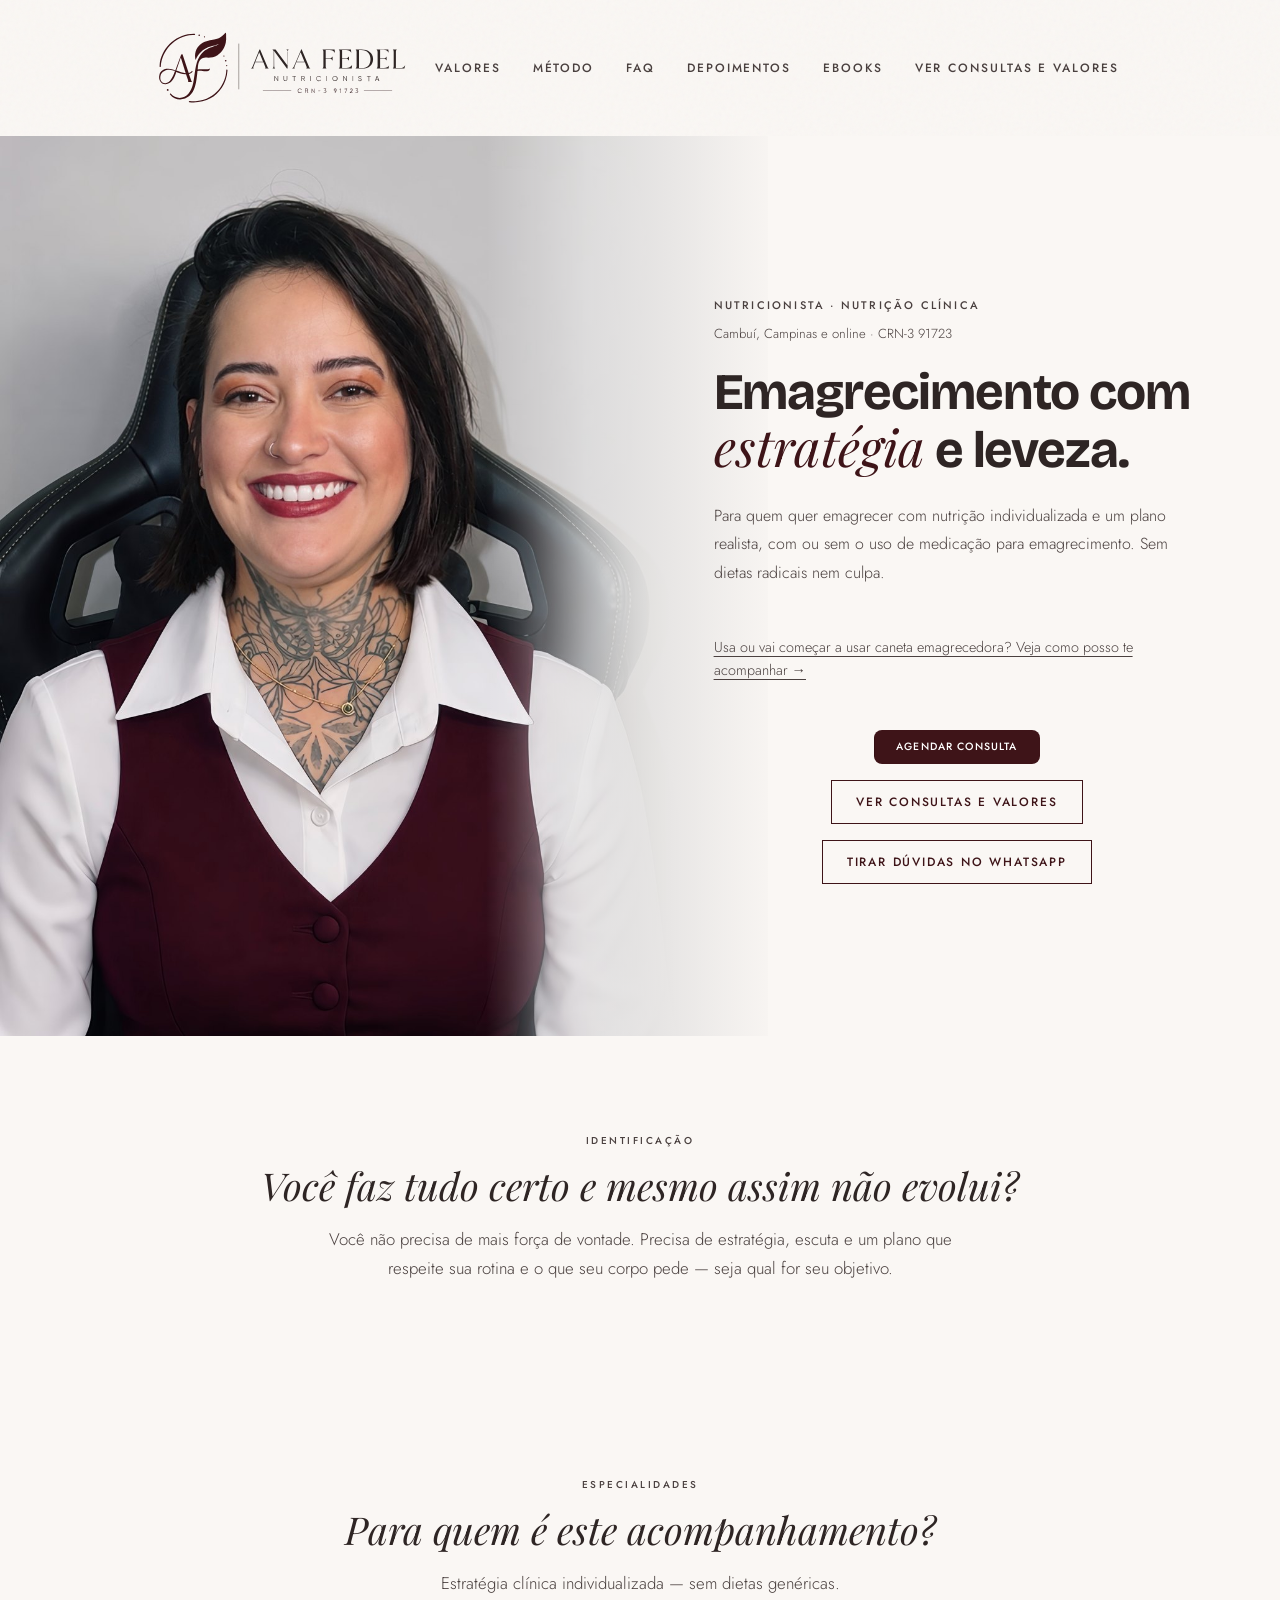
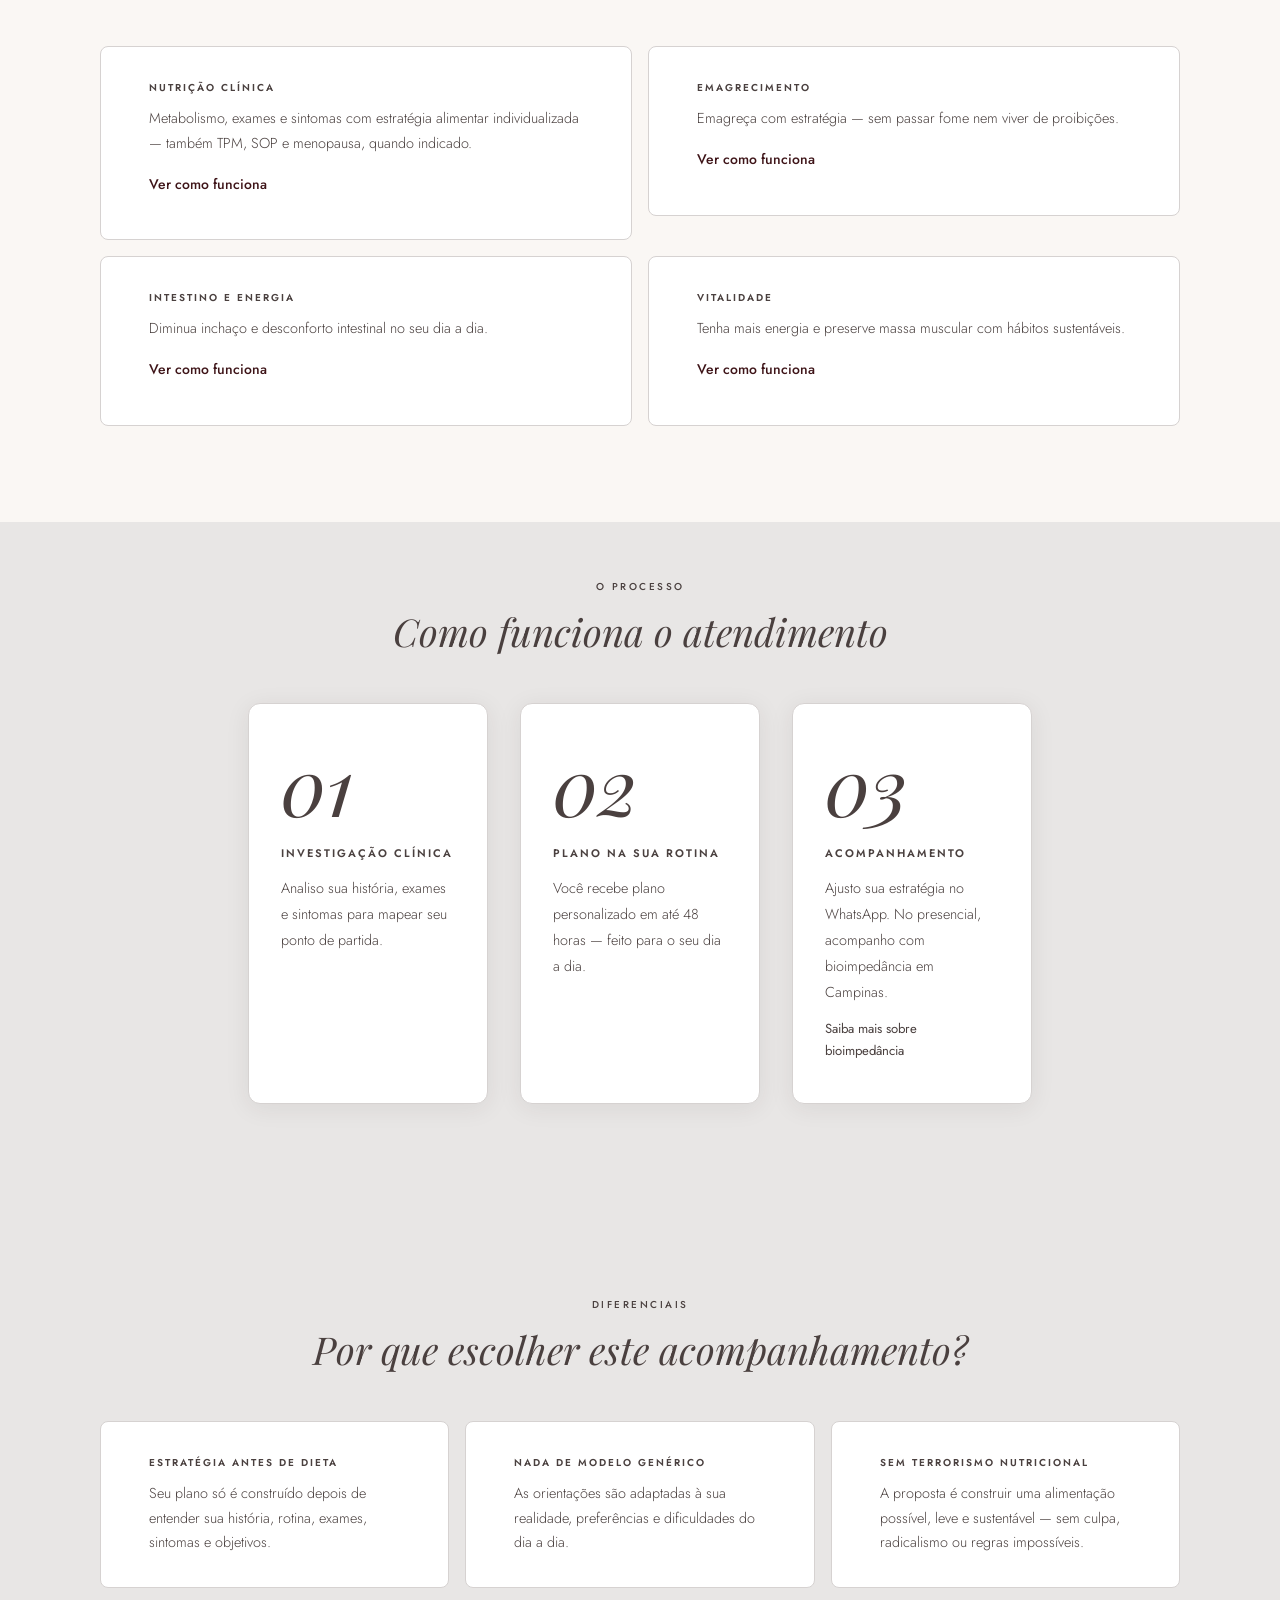
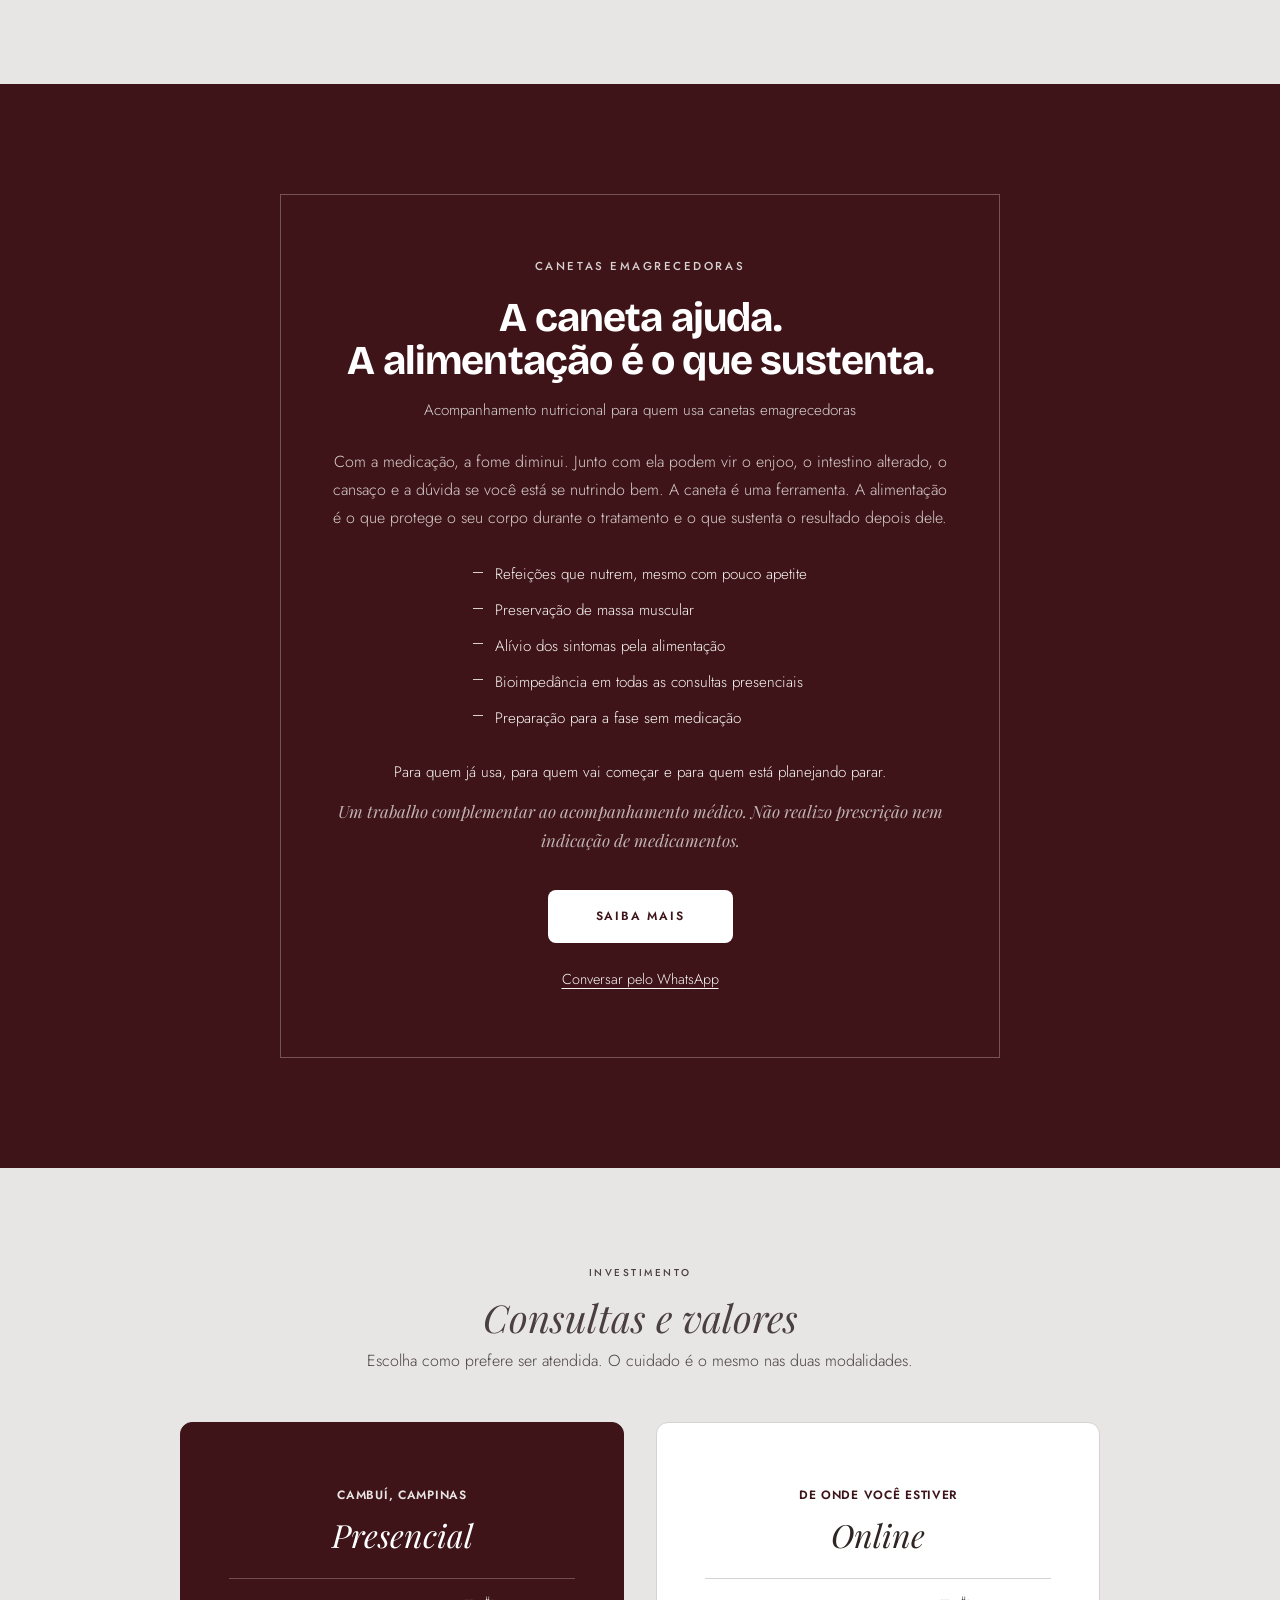
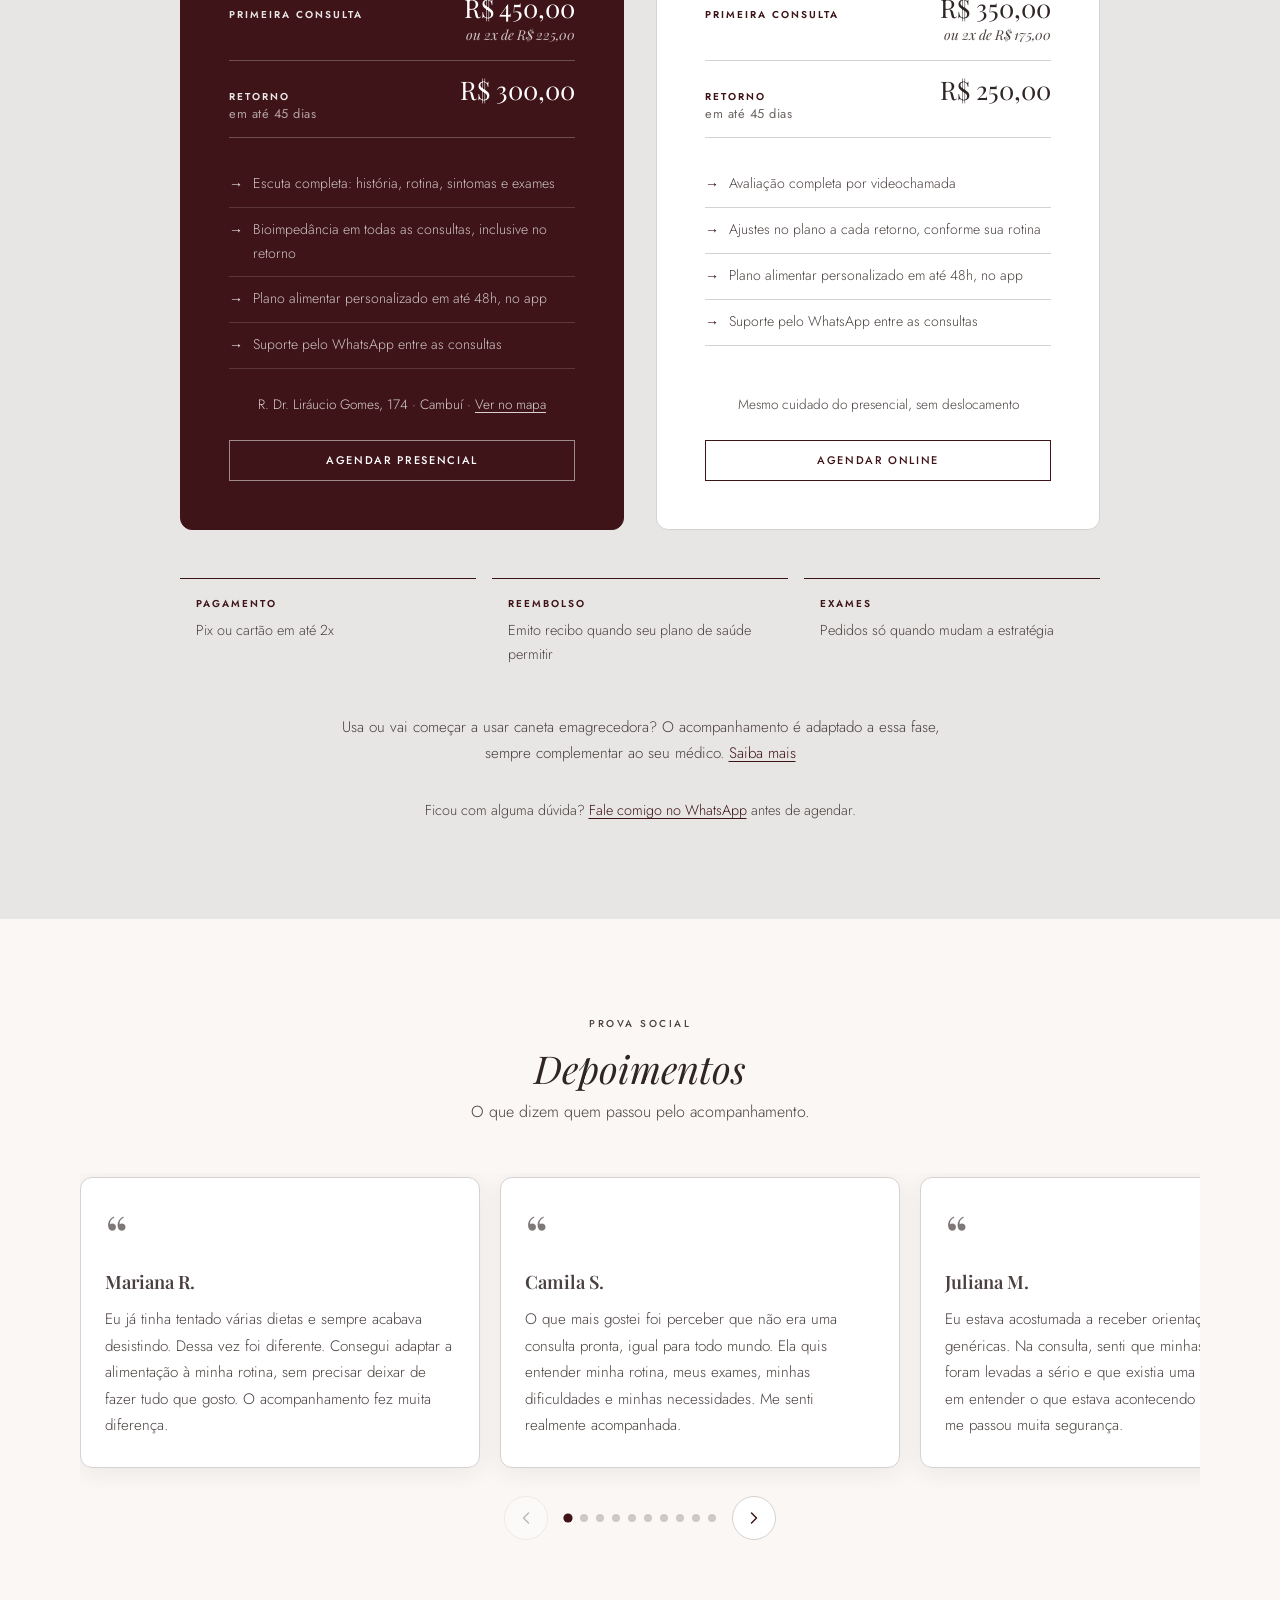
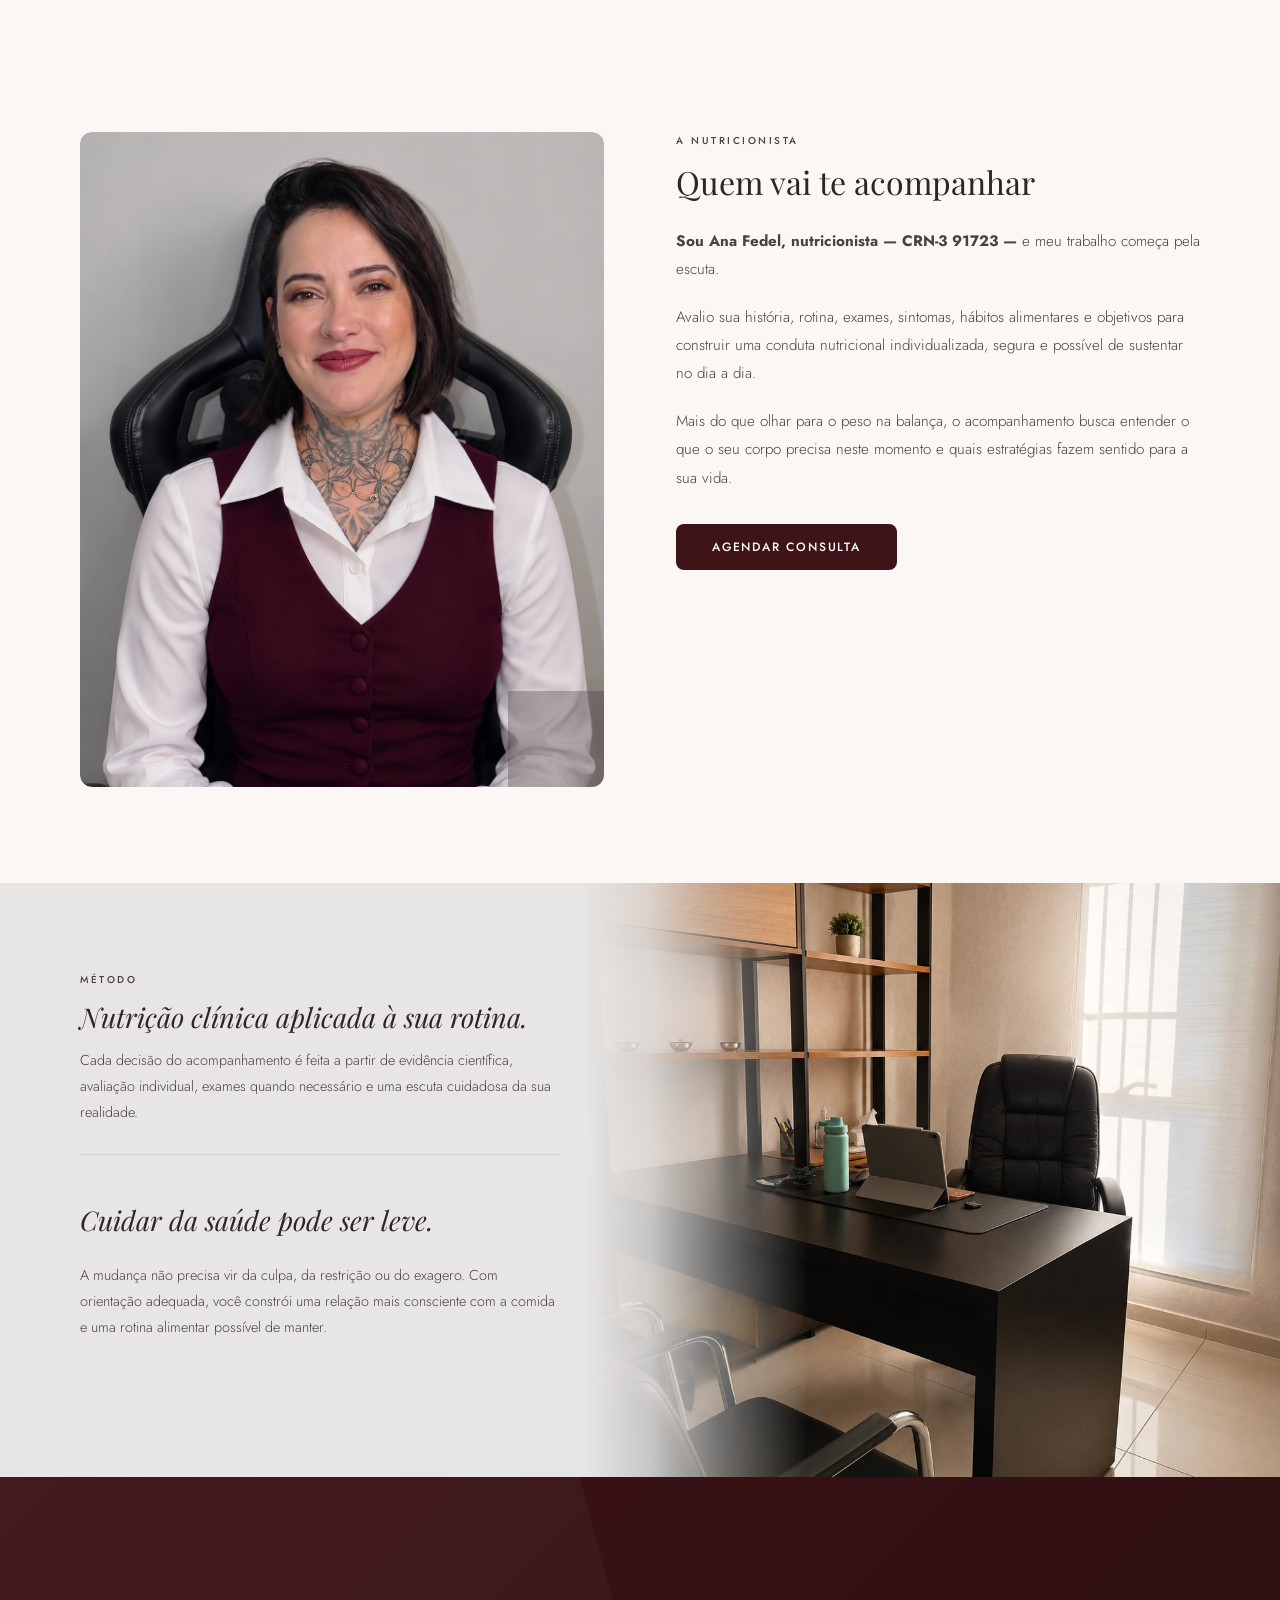
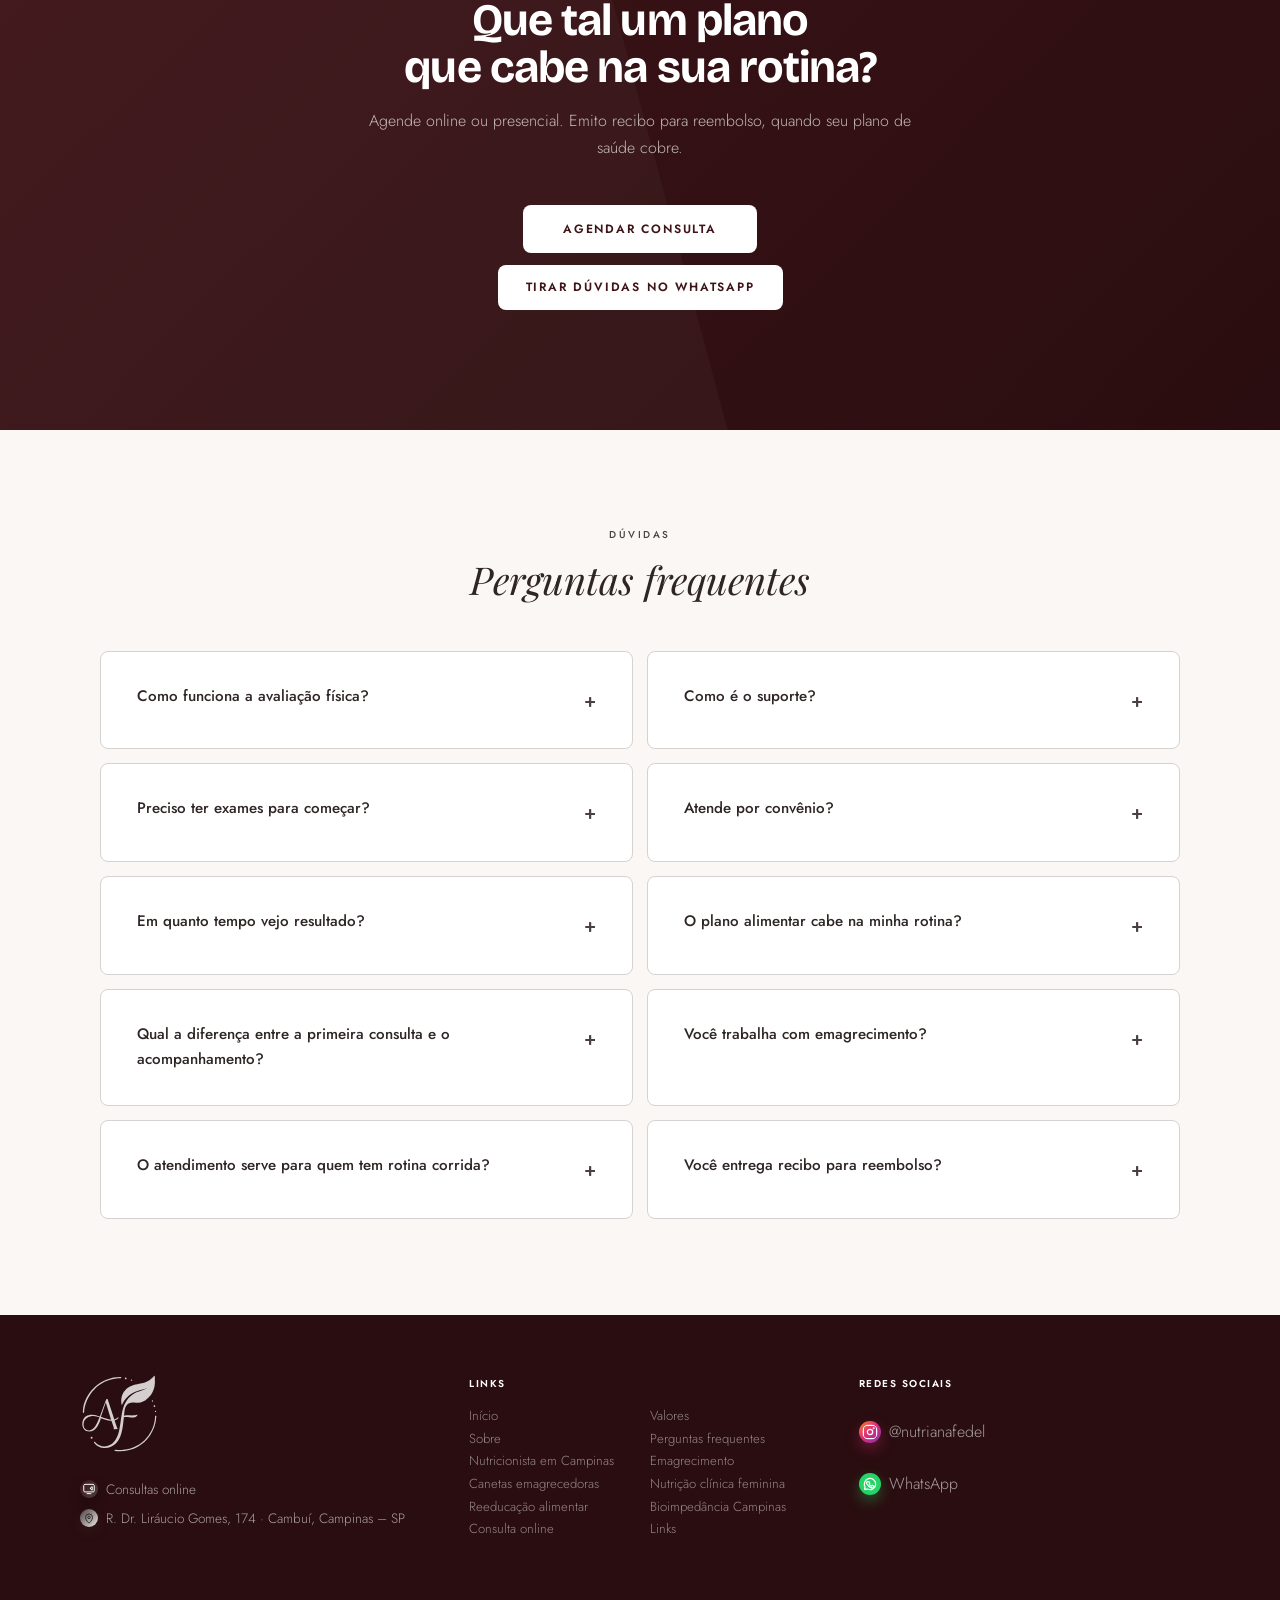
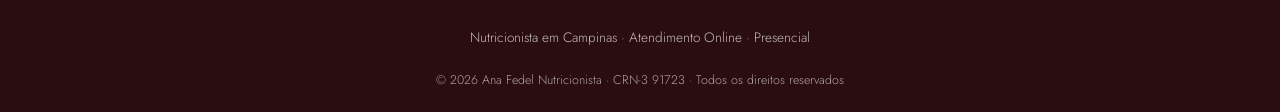
==== commit 5900cc52: "Nova foto da seção Sobre" ====
--- a/index.html
+++ b/index.html
@@ -587,7 +587,7 @@
     <section id="sobre" class="section" aria-labelledby="titulo-sobre">
       <div class="about-grid">
         <div class="about-img reveal">
-          <img src="./img/ana-fedel-sobre.jpg?v=2026111203" alt="Ana Fedel, nutricionista" loading="lazy" decoding="async" />
+          <img src="./img/ana-fedel-sobre.jpg?v=2026112302" alt="Ana Fedel, nutricionista" loading="lazy" decoding="async" />
           <div class="about-img-accent" aria-hidden="true"></div>
         </div>
         <div class="about-text reveal">
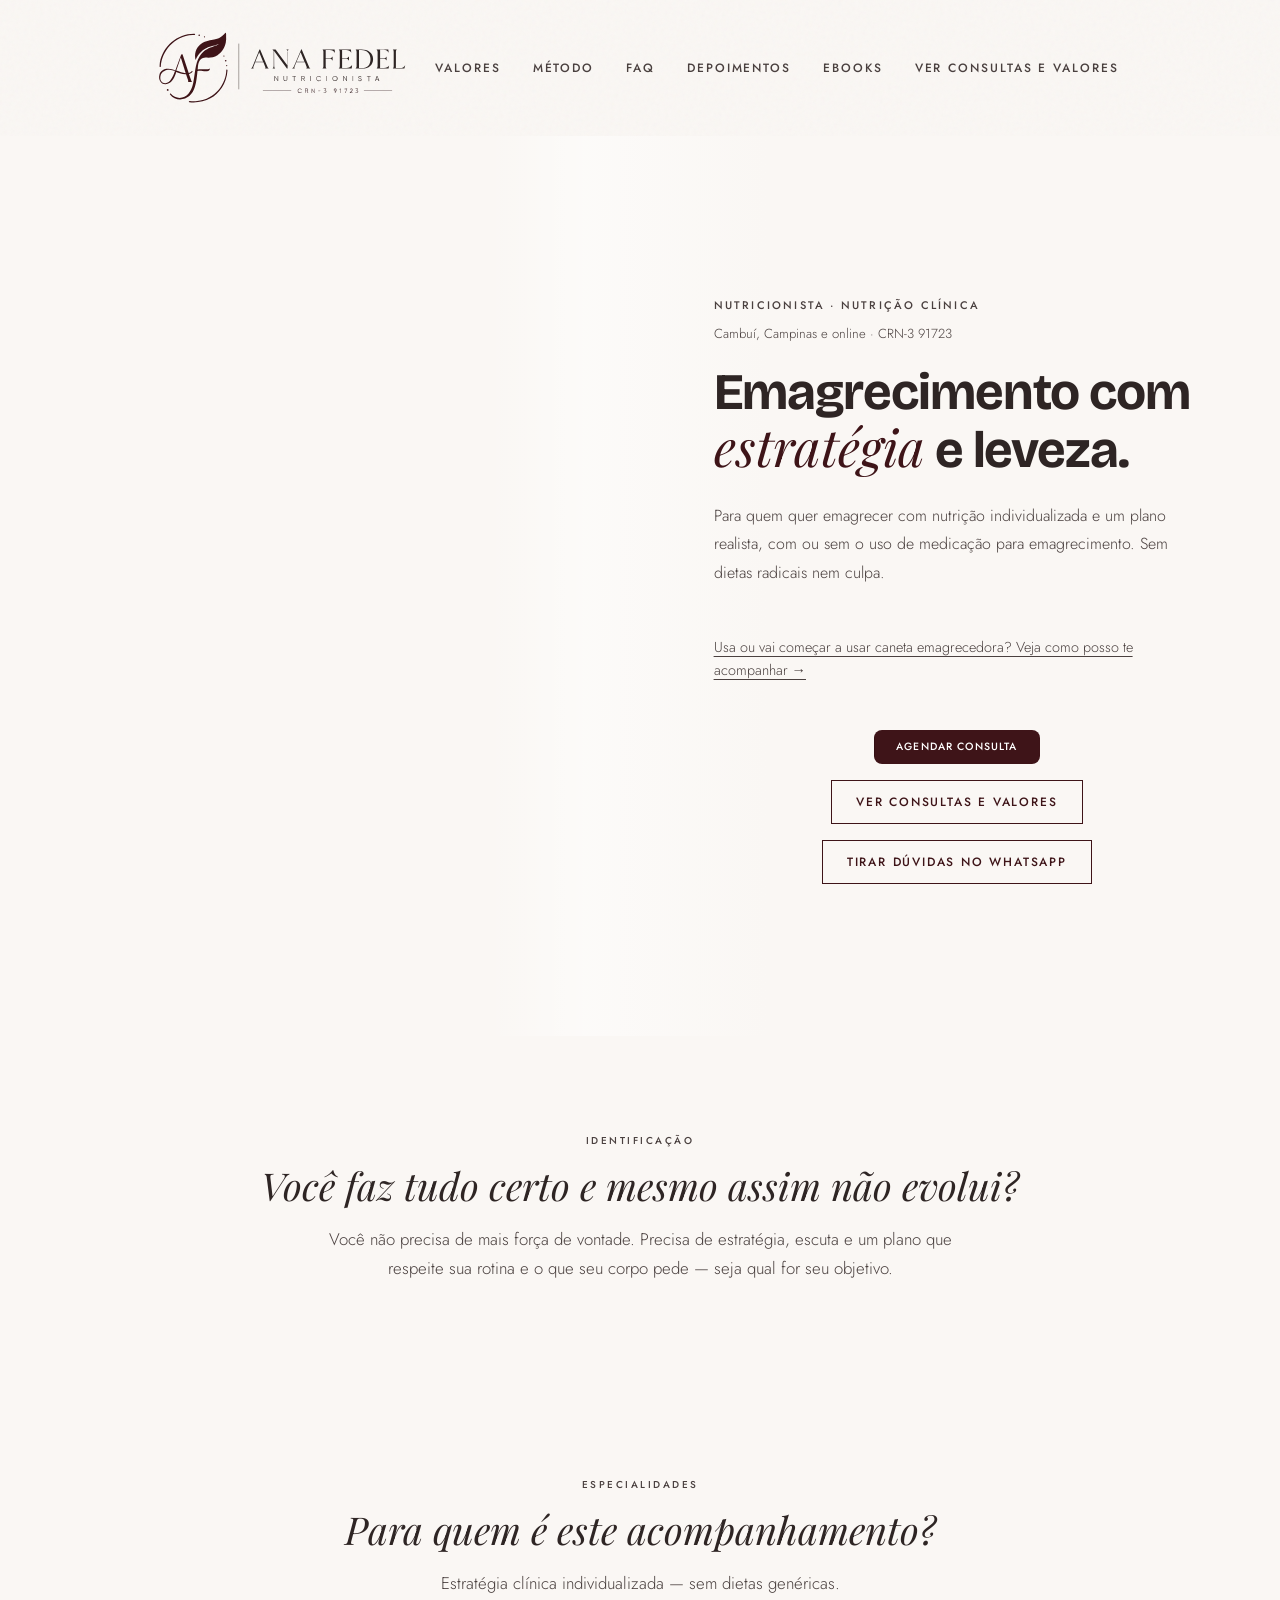
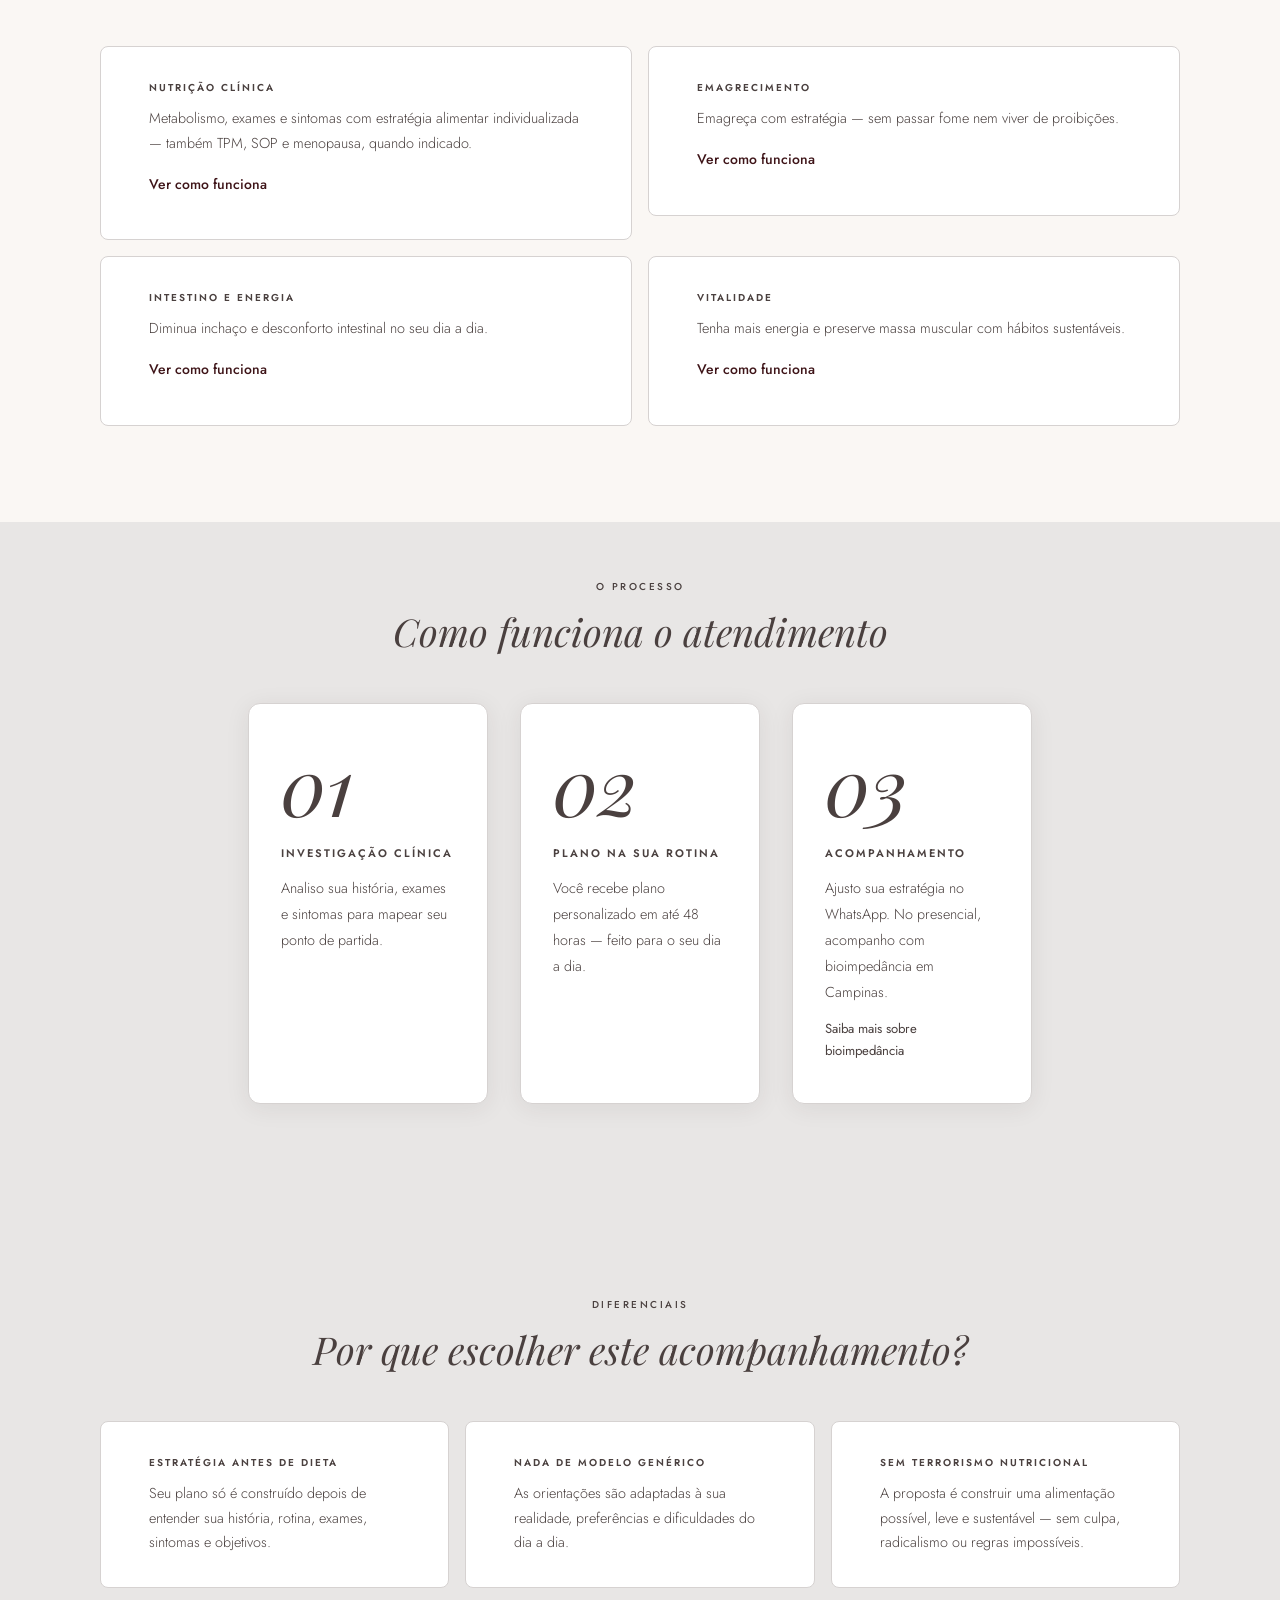
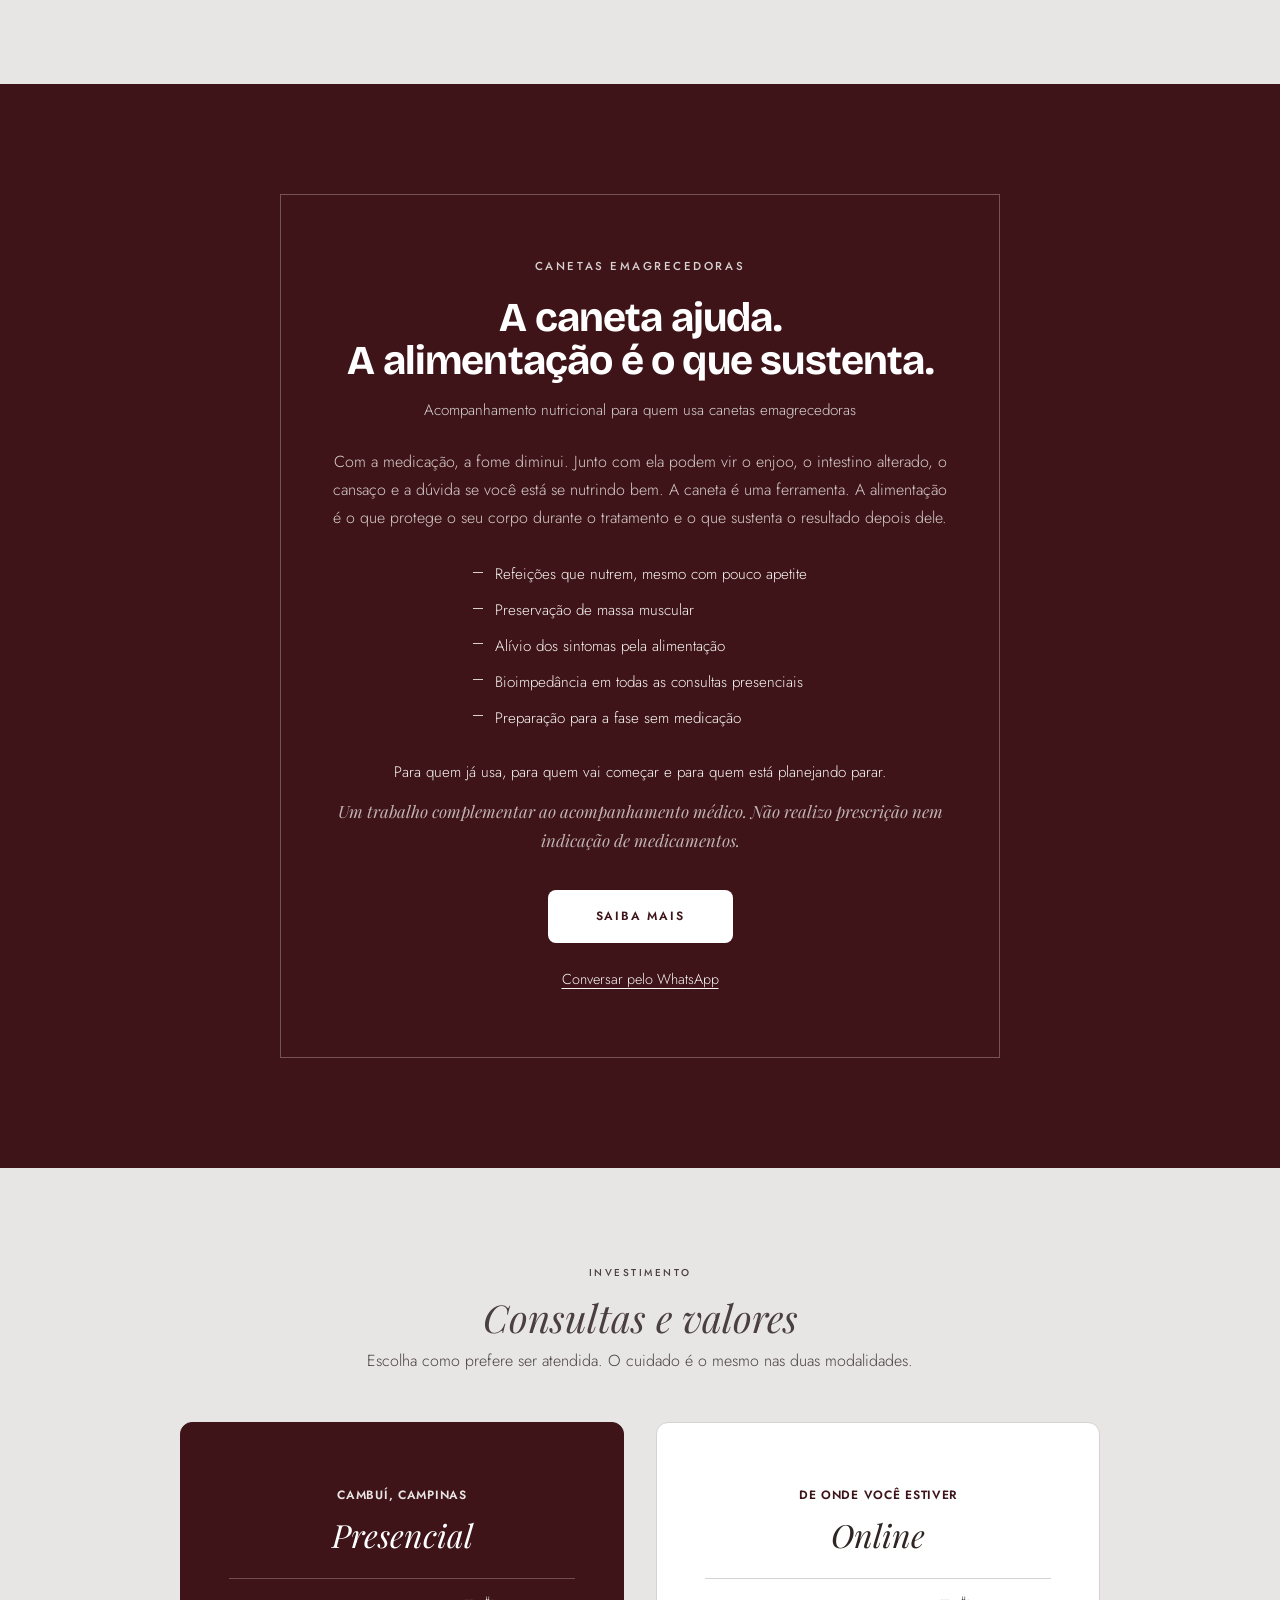
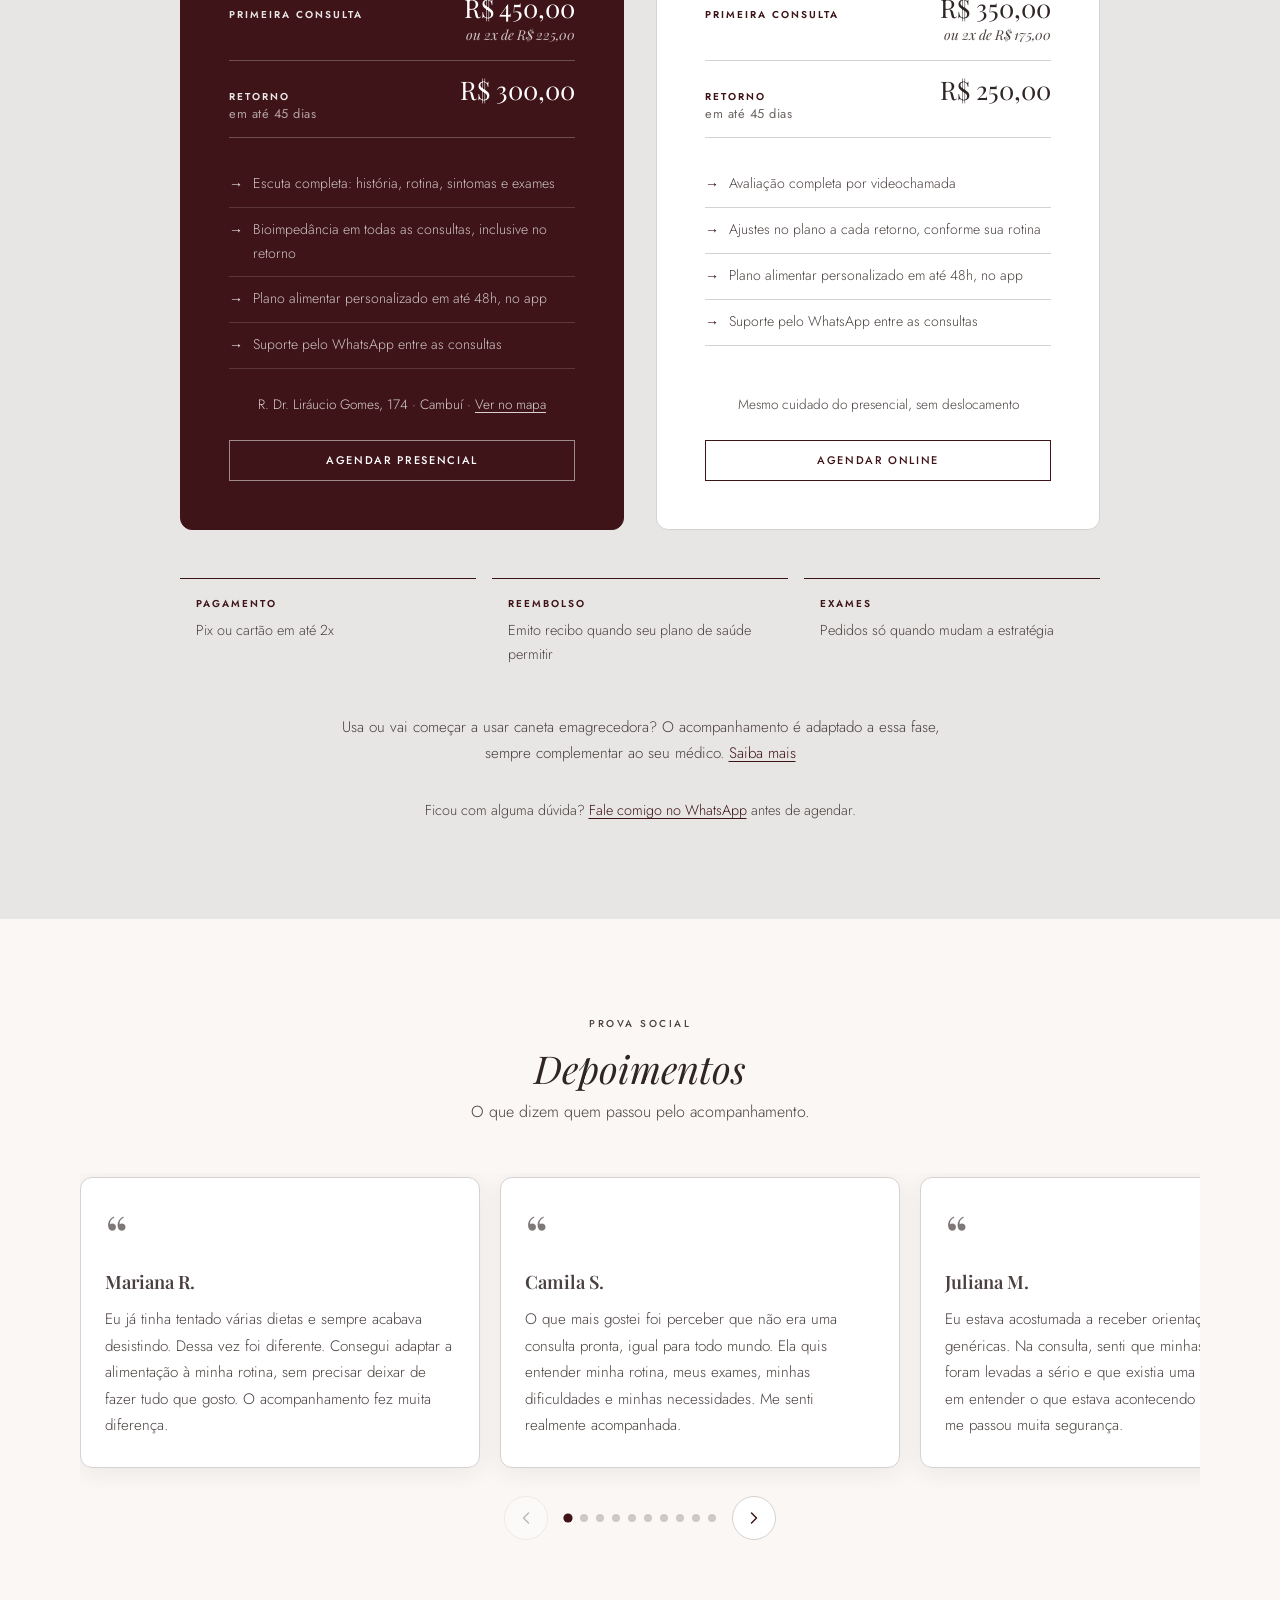
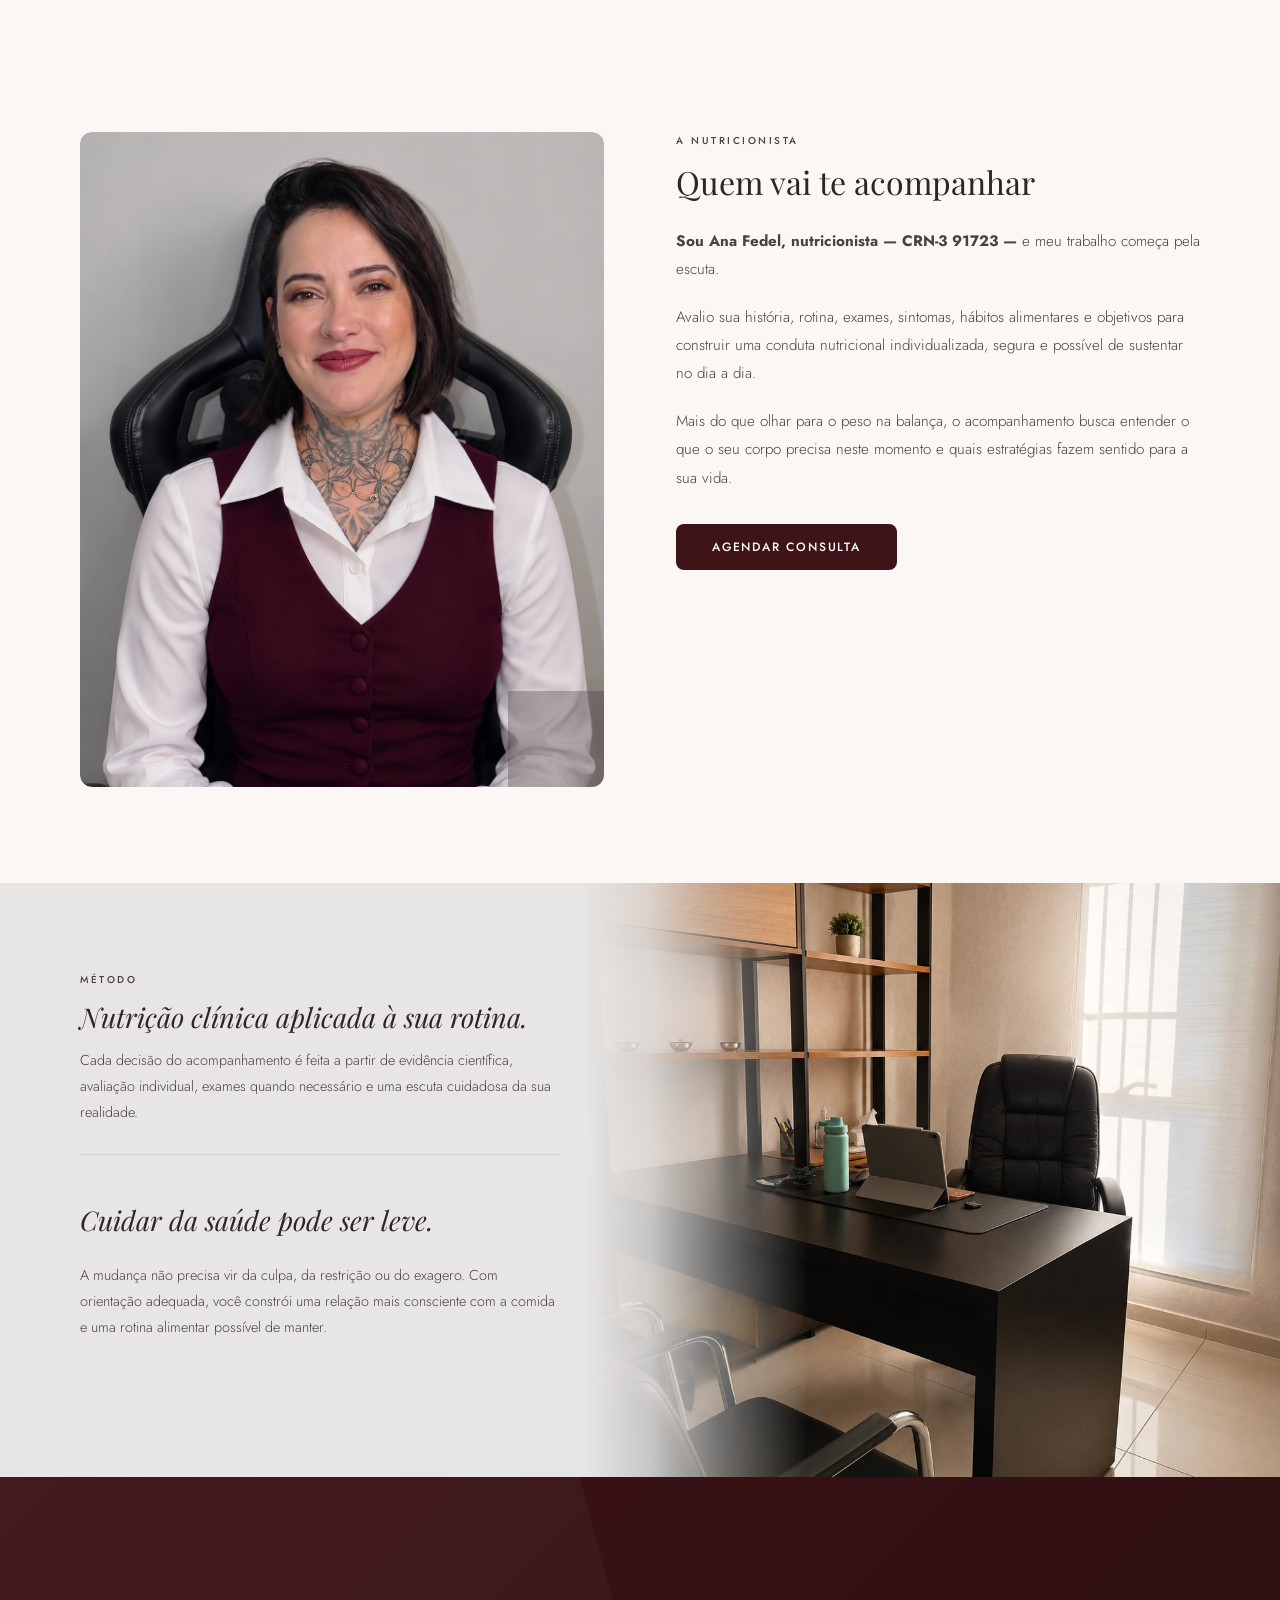
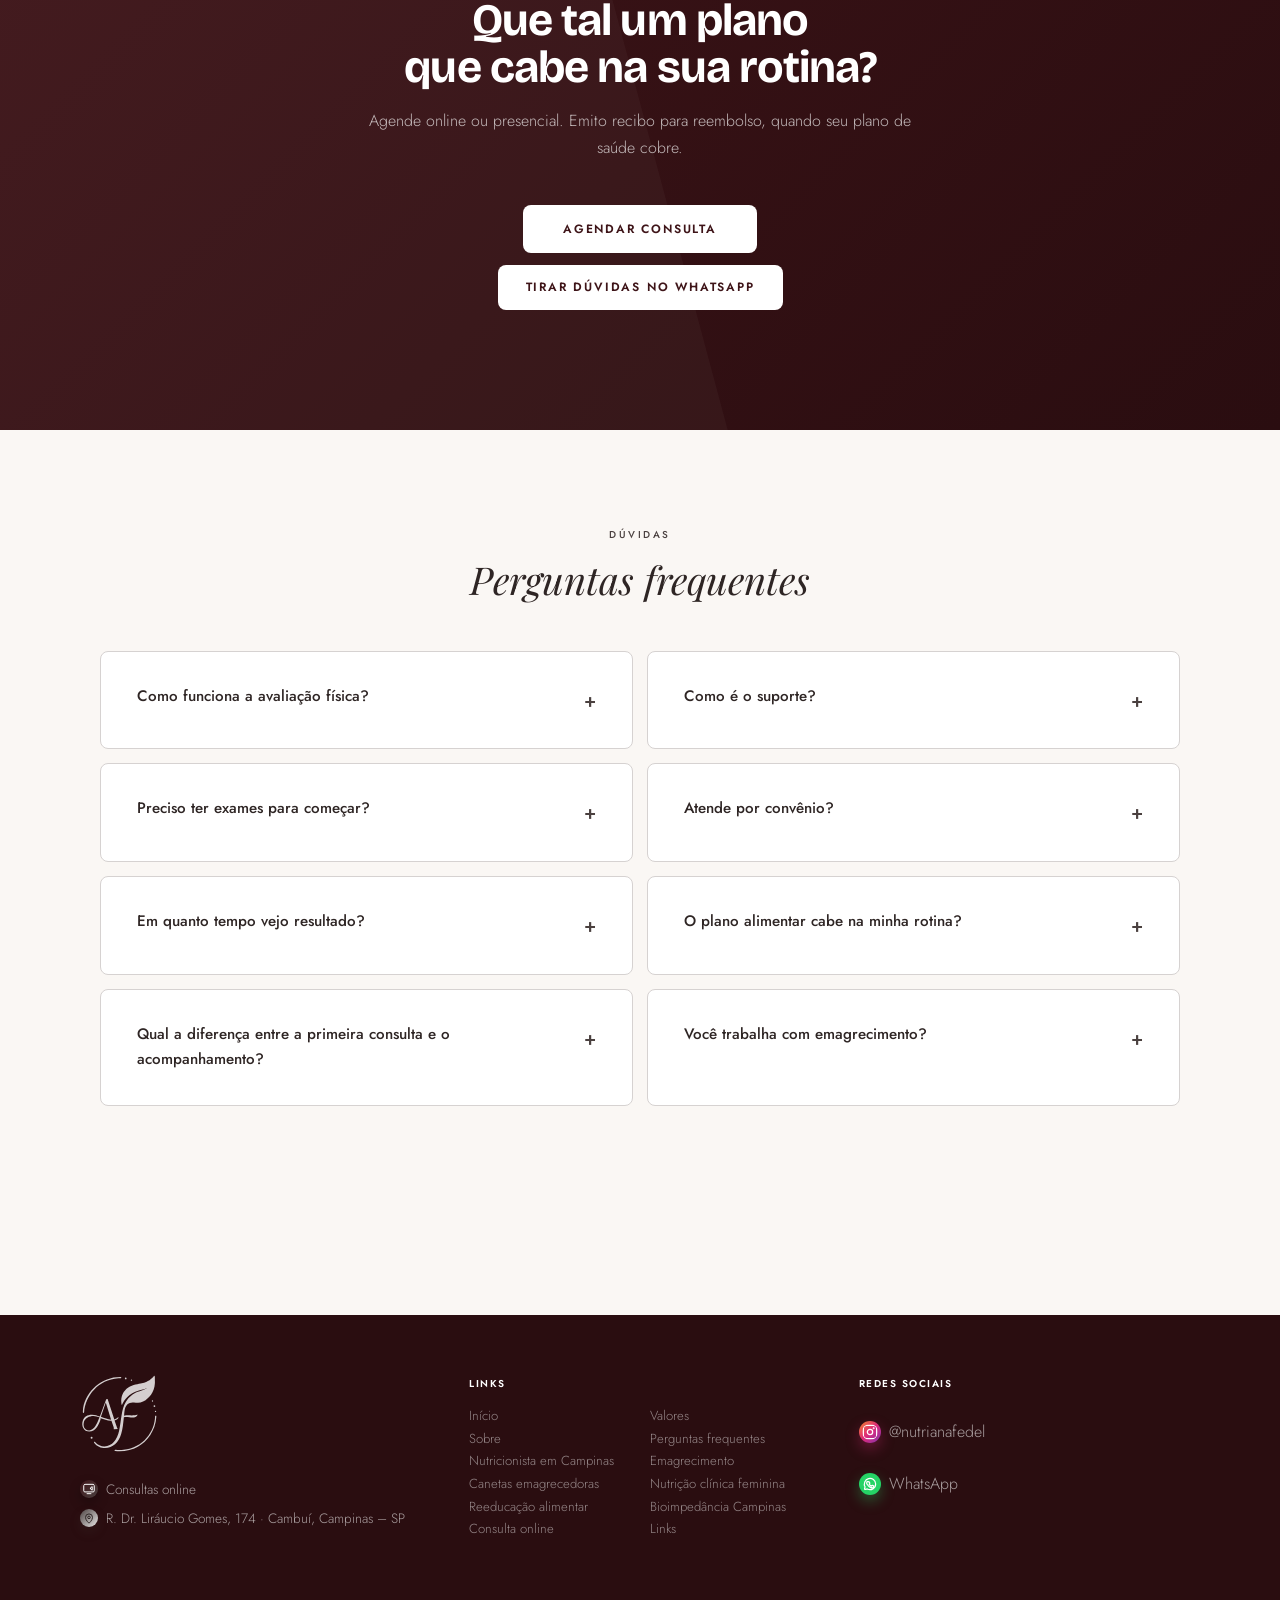
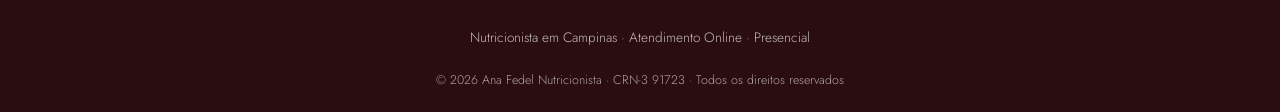
==== commit 1fce29bc: "Ajuste na foto da seção Sobre" ====
--- a/index.html
+++ b/index.html
@@ -587,7 +587,7 @@
     <section id="sobre" class="section" aria-labelledby="titulo-sobre">
       <div class="about-grid">
         <div class="about-img reveal">
-          <img src="./img/ana-fedel-sobre.jpg?v=2026112302" alt="Ana Fedel, nutricionista" loading="lazy" decoding="async" />
+          <img src="./img/ana-fedel-sobre.jpg?v=2026112303" alt="Ana Fedel, nutricionista" loading="lazy" decoding="async" />
           <div class="about-img-accent" aria-hidden="true"></div>
         </div>
         <div class="about-text reveal">
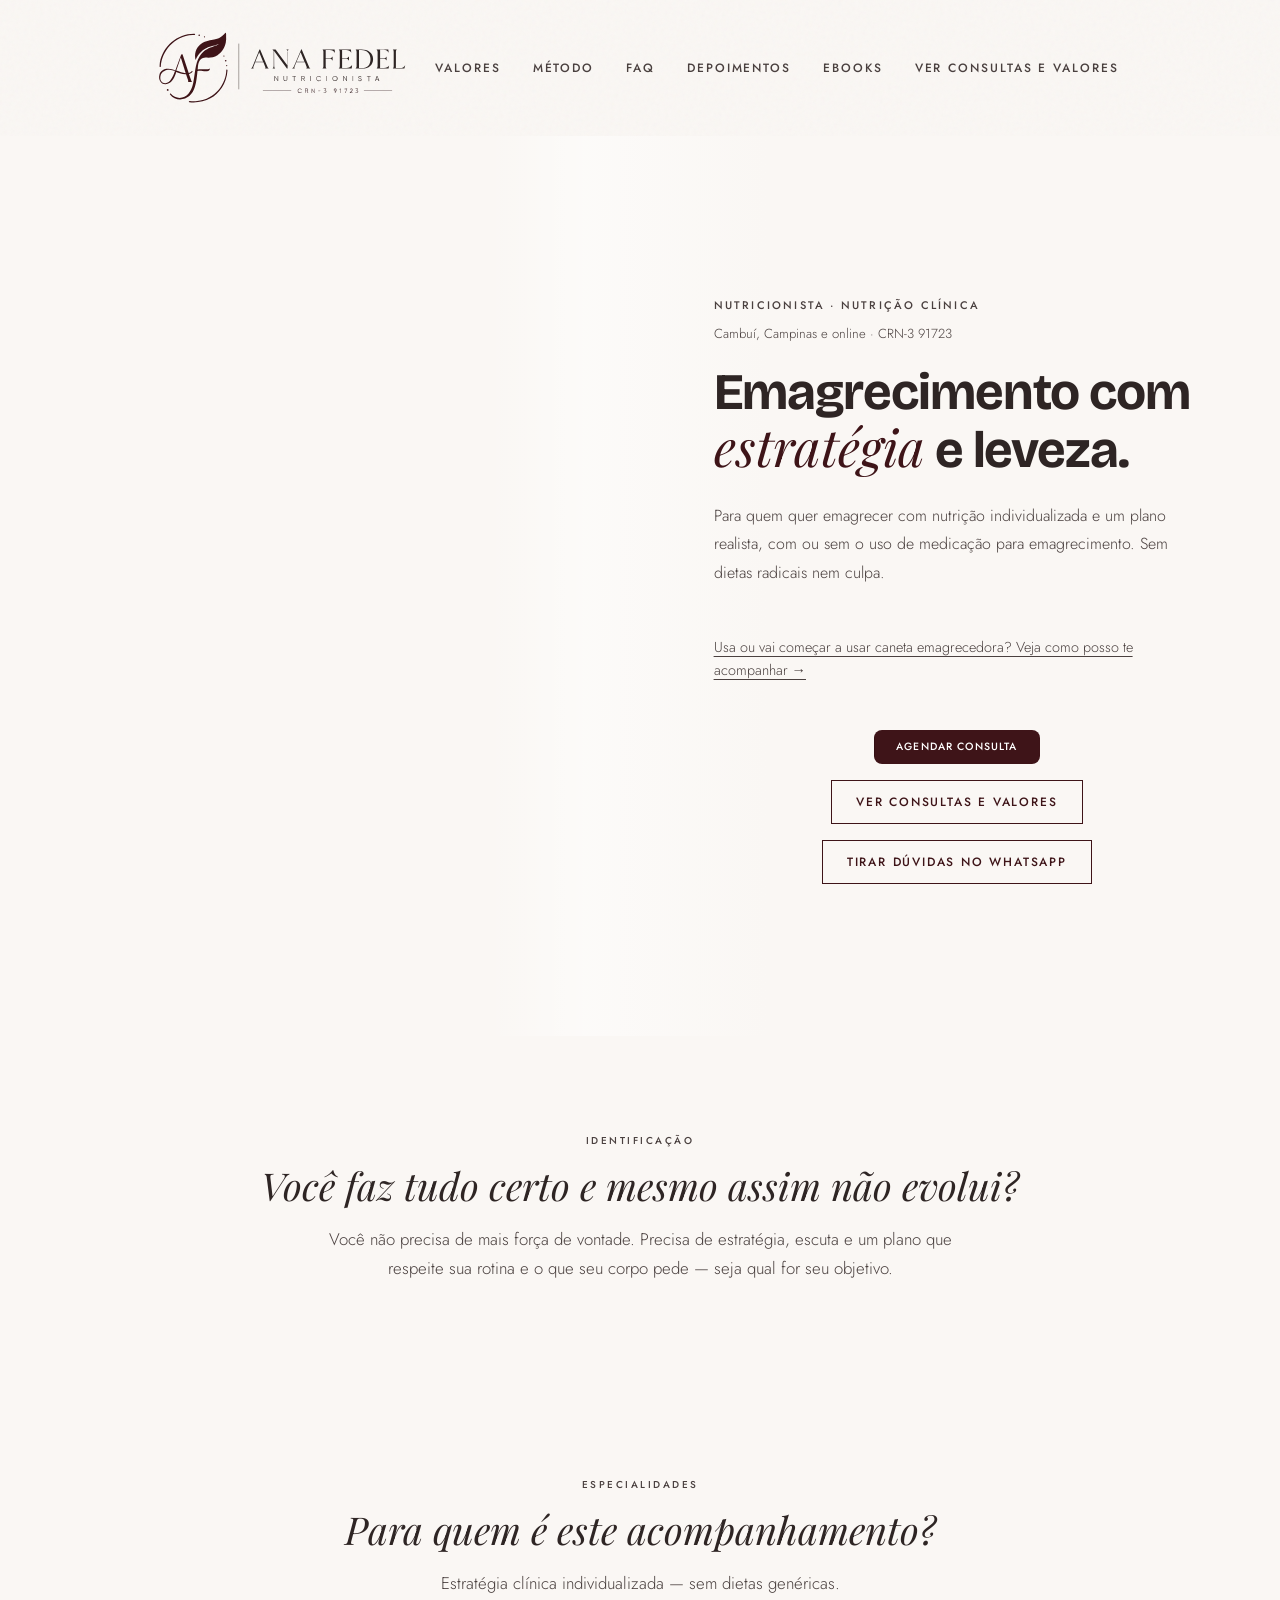
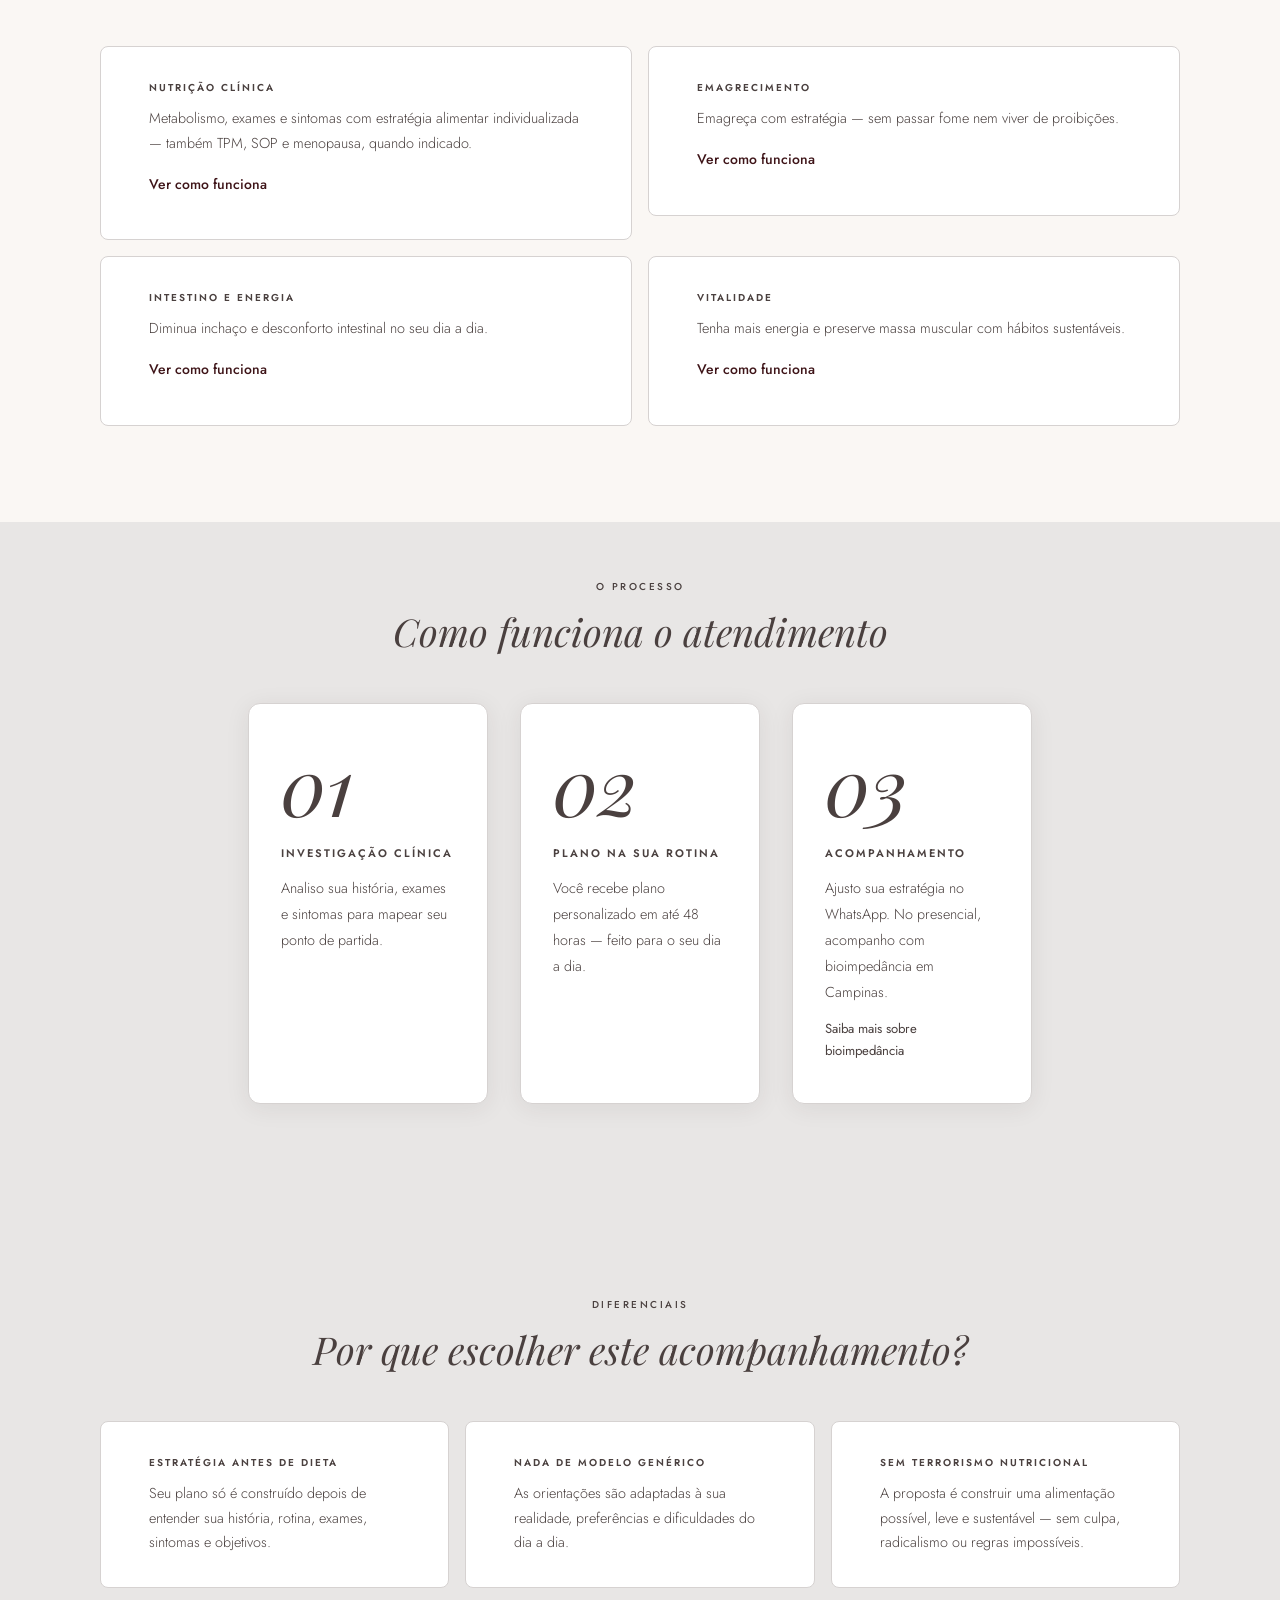
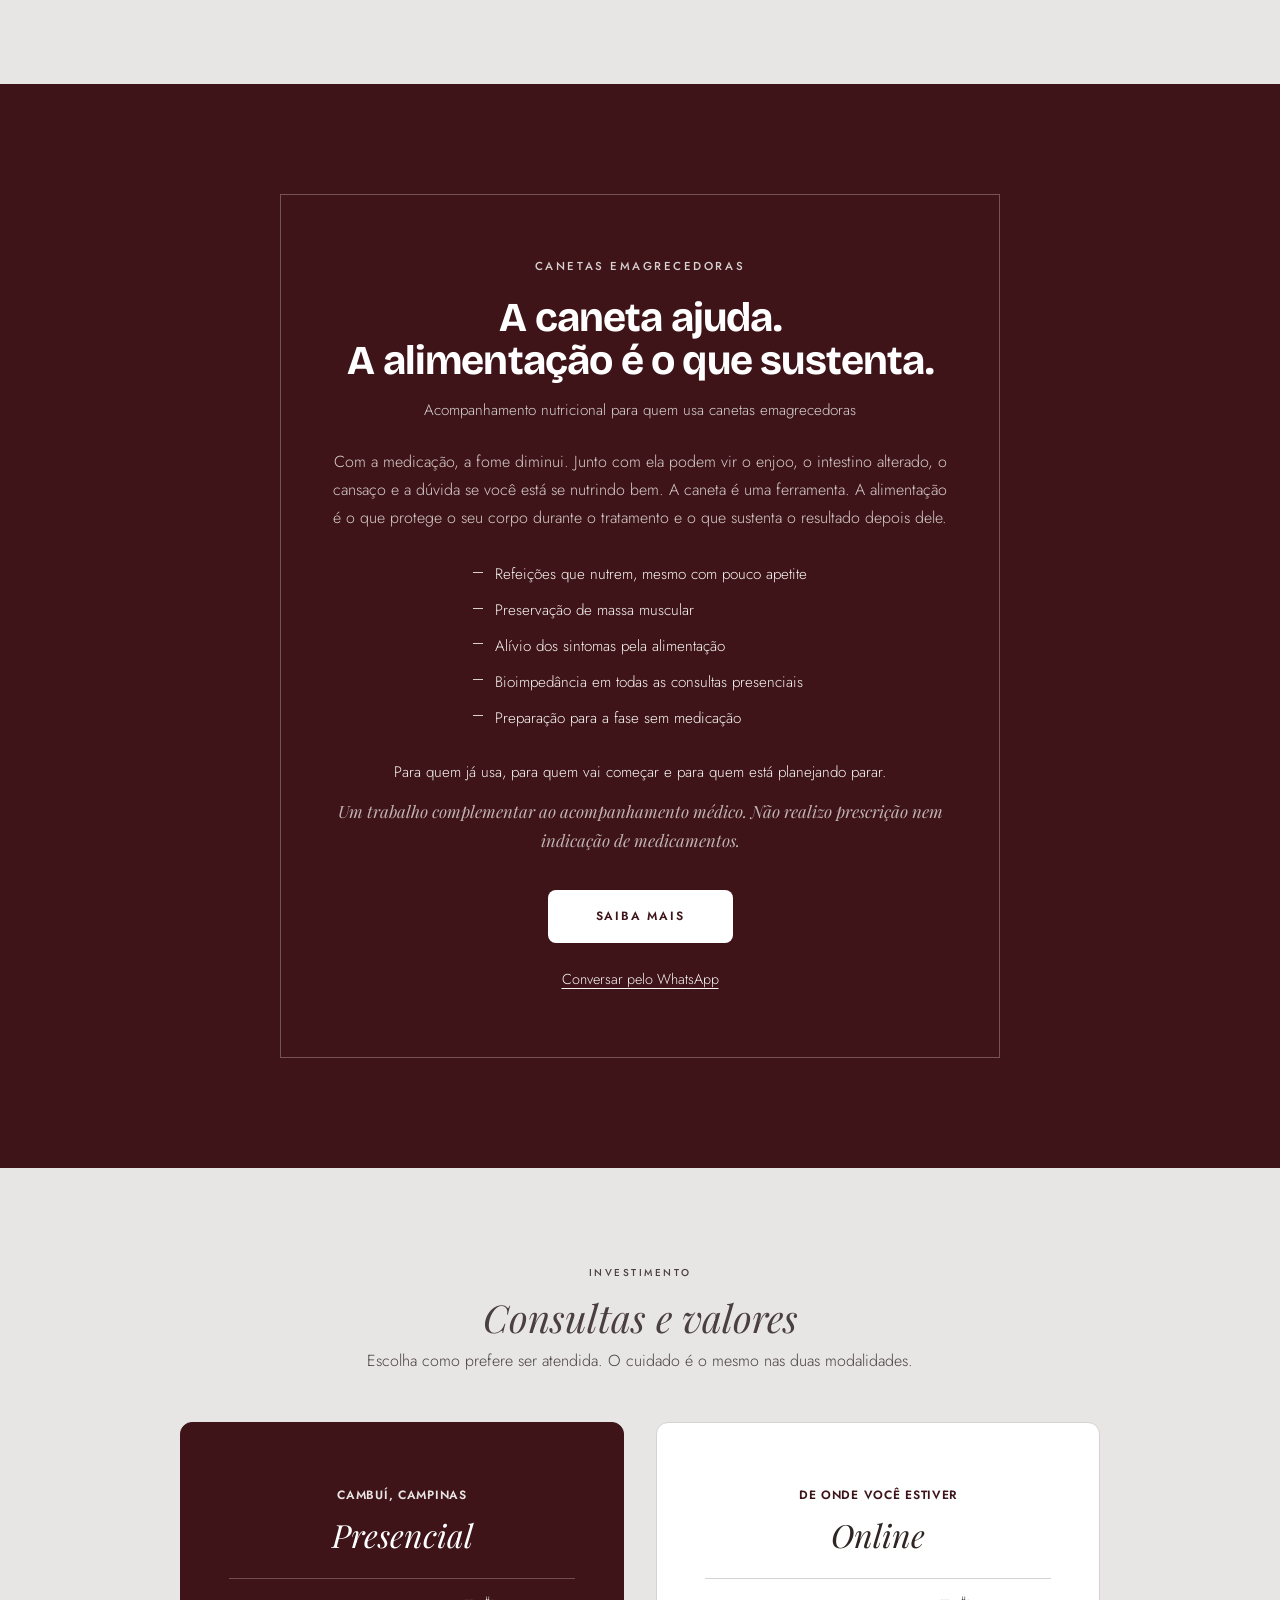
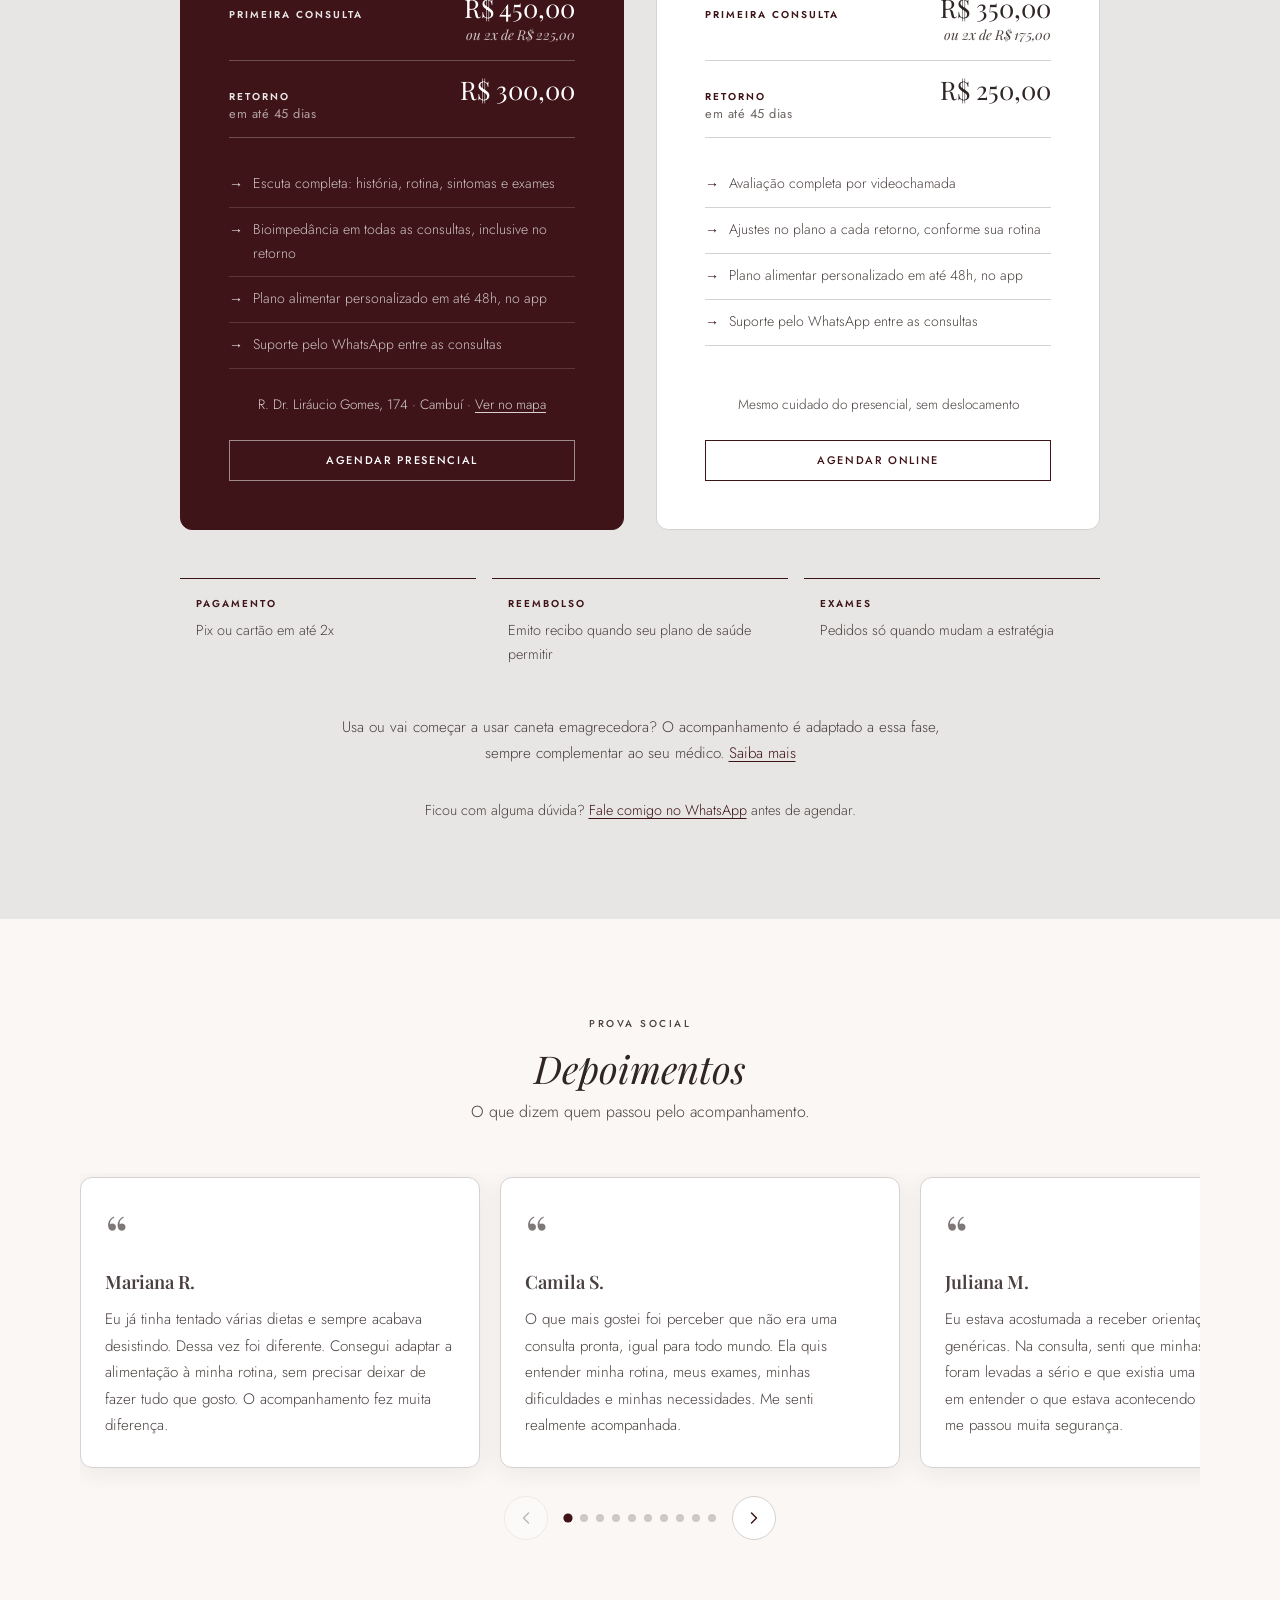
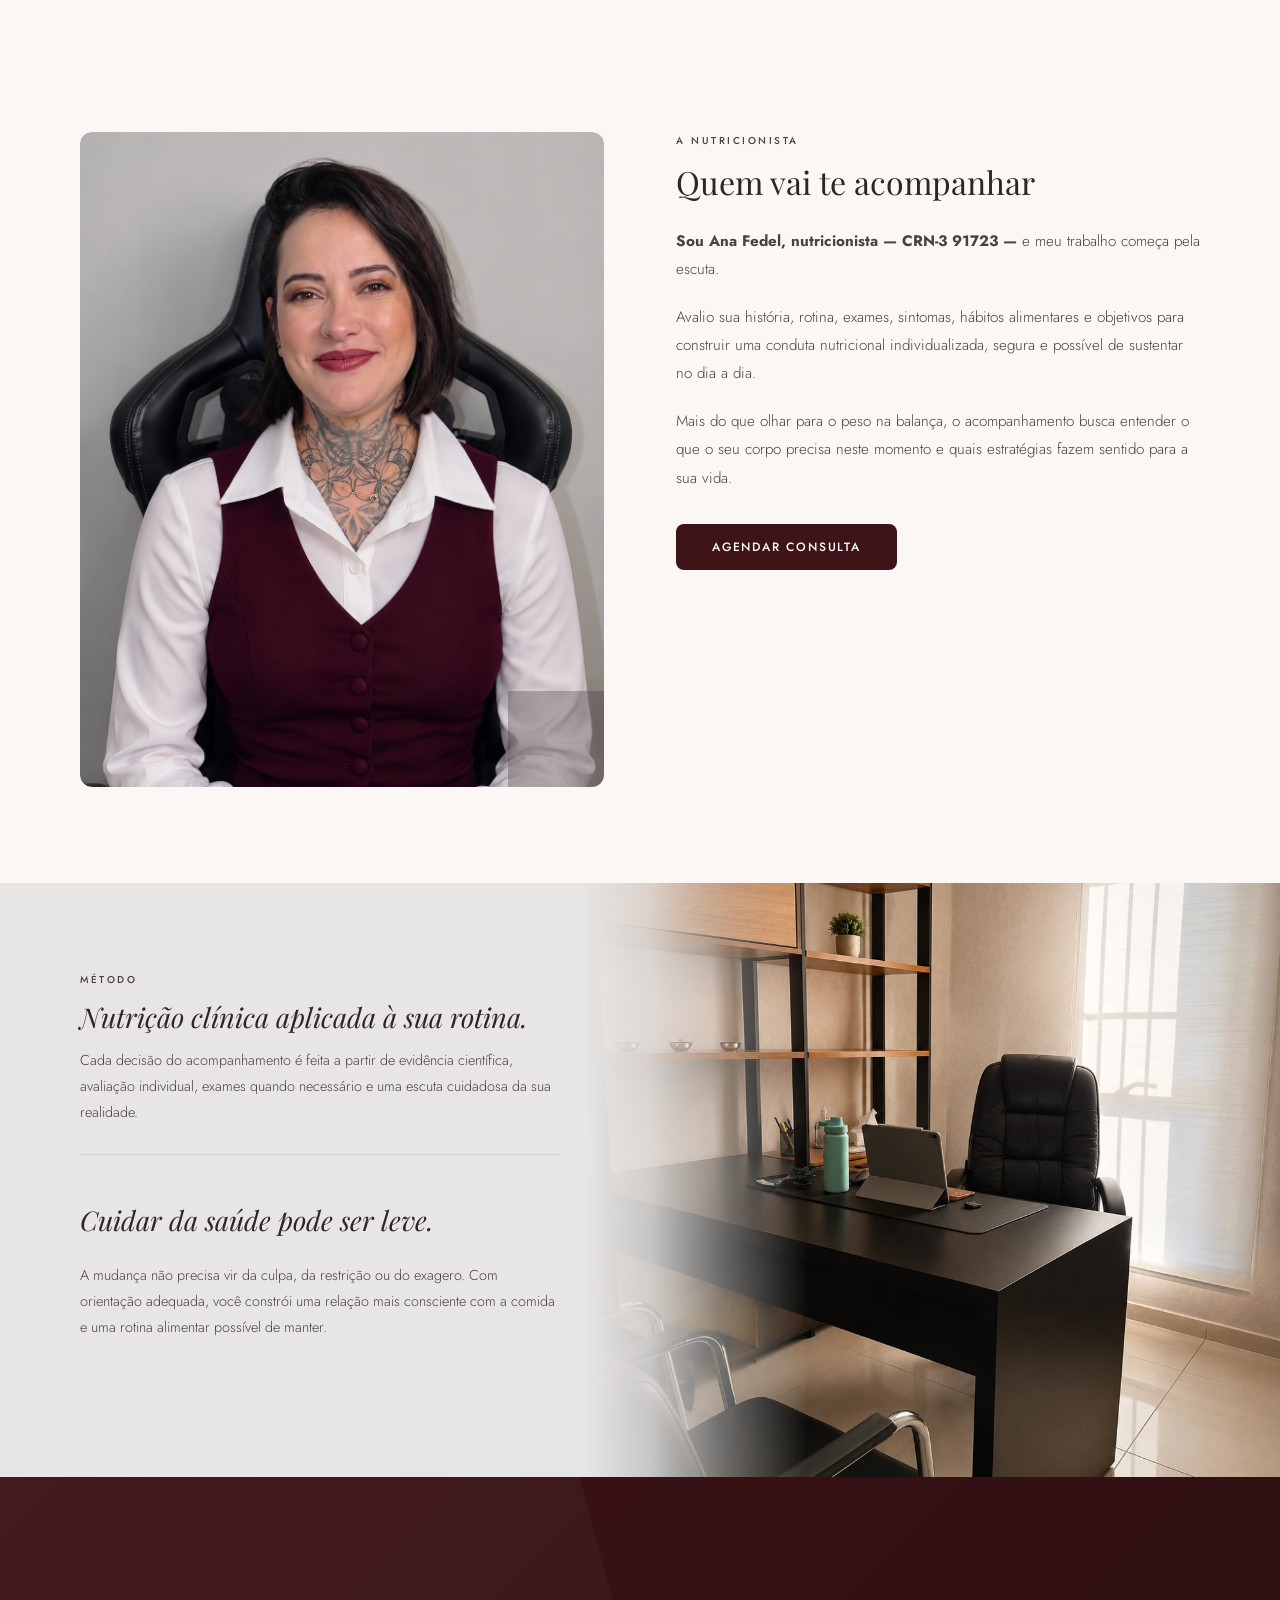
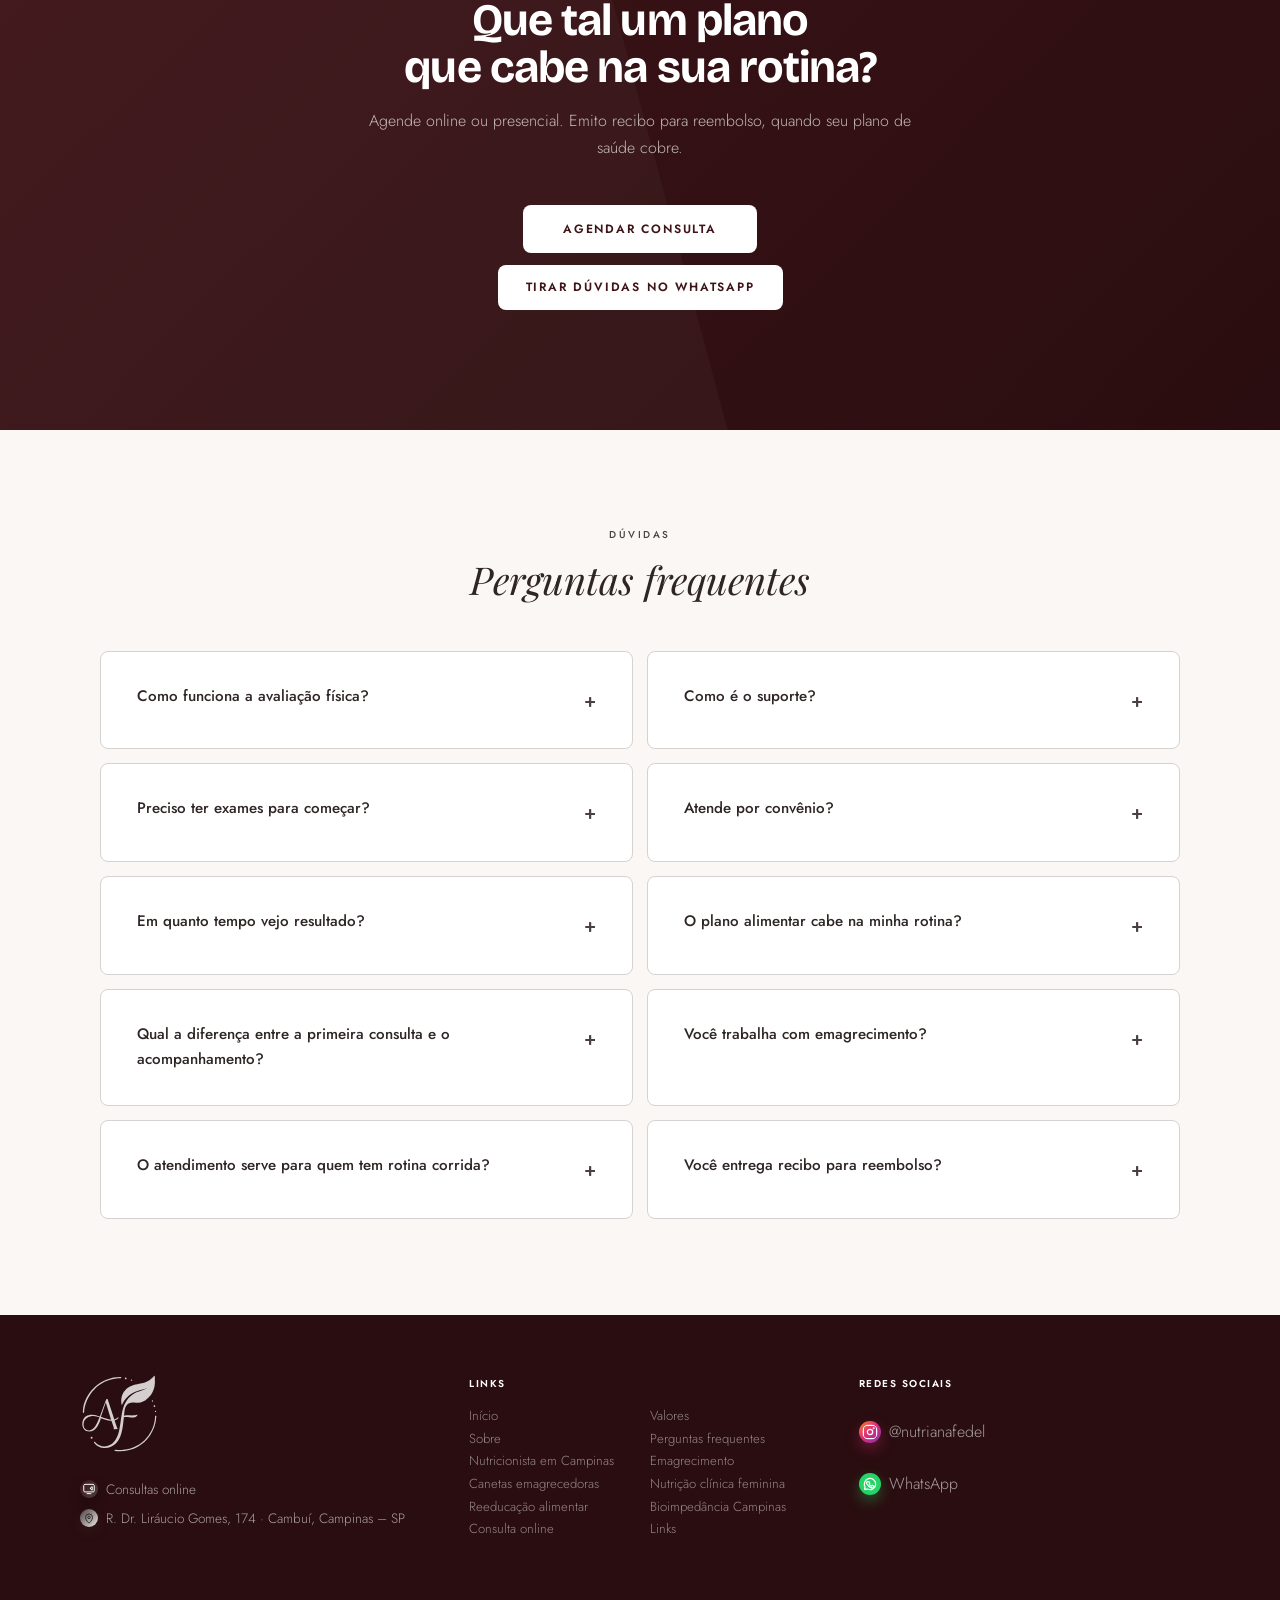
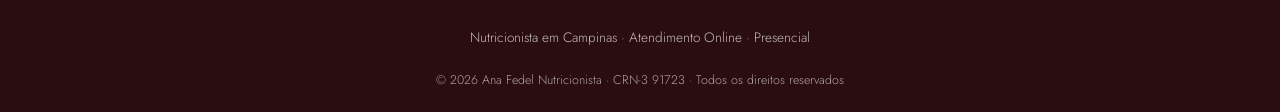
==== commit 6c0fbdd4: "Atualiza foto principal" ====
--- a/index.html
+++ b/index.html
@@ -20,14 +20,14 @@
   <meta property="og:image:width" content="1600" />
   <meta property="og:image:height" content="2133" />
   <meta property="og:description" content="Plano alimentar na sua rotina — emagrecimento e nutrição clínica em Campinas ou online, com acompanhamento personalizado." />
-  <meta property="og:image" content="https://www.anafedel.com/img/hero-ana-fedel-1600.jpg?v=2026112301" />
+  <meta property="og:image" content="https://www.anafedel.com/img/hero-ana-fedel-1600.jpg?v=2026112304" />
   <meta property="og:image:alt" content="Ana Fedel, nutricionista em Campinas" />
 
   <!-- Twitter -->
   <meta name="twitter:card" content="summary_large_image" />
   <meta name="twitter:title" content="Ana Fedel | Nutricionista em Campinas" />
   <meta name="twitter:description" content="Emagrecimento, nutrição clínica e acompanhamento personalizado em Campinas e online." />
-  <meta name="twitter:image" content="https://www.anafedel.com/img/hero-ana-fedel-1600.jpg?v=2026112301" />
+  <meta name="twitter:image" content="https://www.anafedel.com/img/hero-ana-fedel-1600.jpg?v=2026112304" />
   <link rel="icon" href="./img/logo-s.svg" type="image/svg+xml" />
 
   <link rel="preconnect" href="https://fonts.googleapis.com" />
@@ -105,8 +105,8 @@
       border-color: #2A0D10 !important;
     }
   </style>
-  <link rel="preload" as="image" href="./img/hero-ana-fedel-1600.jpg?v=2026112301" media="(min-width: 768px)" fetchpriority="high" />
-  <link rel="preload" as="image" href="./img/hero-ana-fedel-mobile.jpg?v=2026112301" media="(max-width: 767px)" fetchpriority="high" />
+  <link rel="preload" as="image" href="./img/hero-ana-fedel-1600.jpg?v=2026112304" media="(min-width: 768px)" fetchpriority="high" />
+  <link rel="preload" as="image" href="./img/hero-ana-fedel-mobile.jpg?v=2026112304" media="(max-width: 767px)" fetchpriority="high" />
 
   <script type="application/ld+json">
   {
@@ -117,7 +117,7 @@
         "@id": "https://www.anafedel.com/#profissional",
         "name": "Ana Fedel",
         "url": "https://www.anafedel.com/",
-        "image": "https://www.anafedel.com/img/hero-ana-fedel-1600.jpg?v=2026112301",
+        "image": "https://www.anafedel.com/img/hero-ana-fedel-1600.jpg?v=2026112304",
         "description": "Nutricionista em Campinas e online. Emagrecimento, nutrição clínica e plano alimentar na rotina do paciente.",
         "identifier": {
           "@type": "PropertyValue",
@@ -145,7 +145,7 @@
         "@id": "https://www.anafedel.com/#local",
         "name": "Ana Fedel Nutricionista",
         "url": "https://www.anafedel.com/",
-        "image": "https://www.anafedel.com/img/hero-ana-fedel-1600.jpg?v=2026112301",
+        "image": "https://www.anafedel.com/img/hero-ana-fedel-1600.jpg?v=2026112304",
         "telephone": "+5519992591776",
         "address": {
           "@type": "PostalAddress",
@@ -279,8 +279,8 @@
     <!-- HERO -->
     <section id="inicio" class="hero" aria-labelledby="hero-titulo">
       <picture class="hero-bg">
-        <source media="(max-width: 767px)" srcset="./img/hero-ana-fedel-mobile.jpg?v=2026112301" />
-        <img src="./img/hero-ana-fedel-1600.jpg?v=2026112301" width="1640" height="1448" alt="Retrato da nutricionista Ana Fedel" fetchpriority="high" decoding="async" />
+        <source media="(max-width: 767px)" srcset="./img/hero-ana-fedel-mobile.jpg?v=2026112304" />
+        <img src="./img/hero-ana-fedel-1600.jpg?v=2026112304" width="1640" height="1448" alt="Retrato da nutricionista Ana Fedel" fetchpriority="high" decoding="async" />
       </picture>
       <div class="hero-overlay" aria-hidden="true"></div>
       <div class="hero-left reveal">
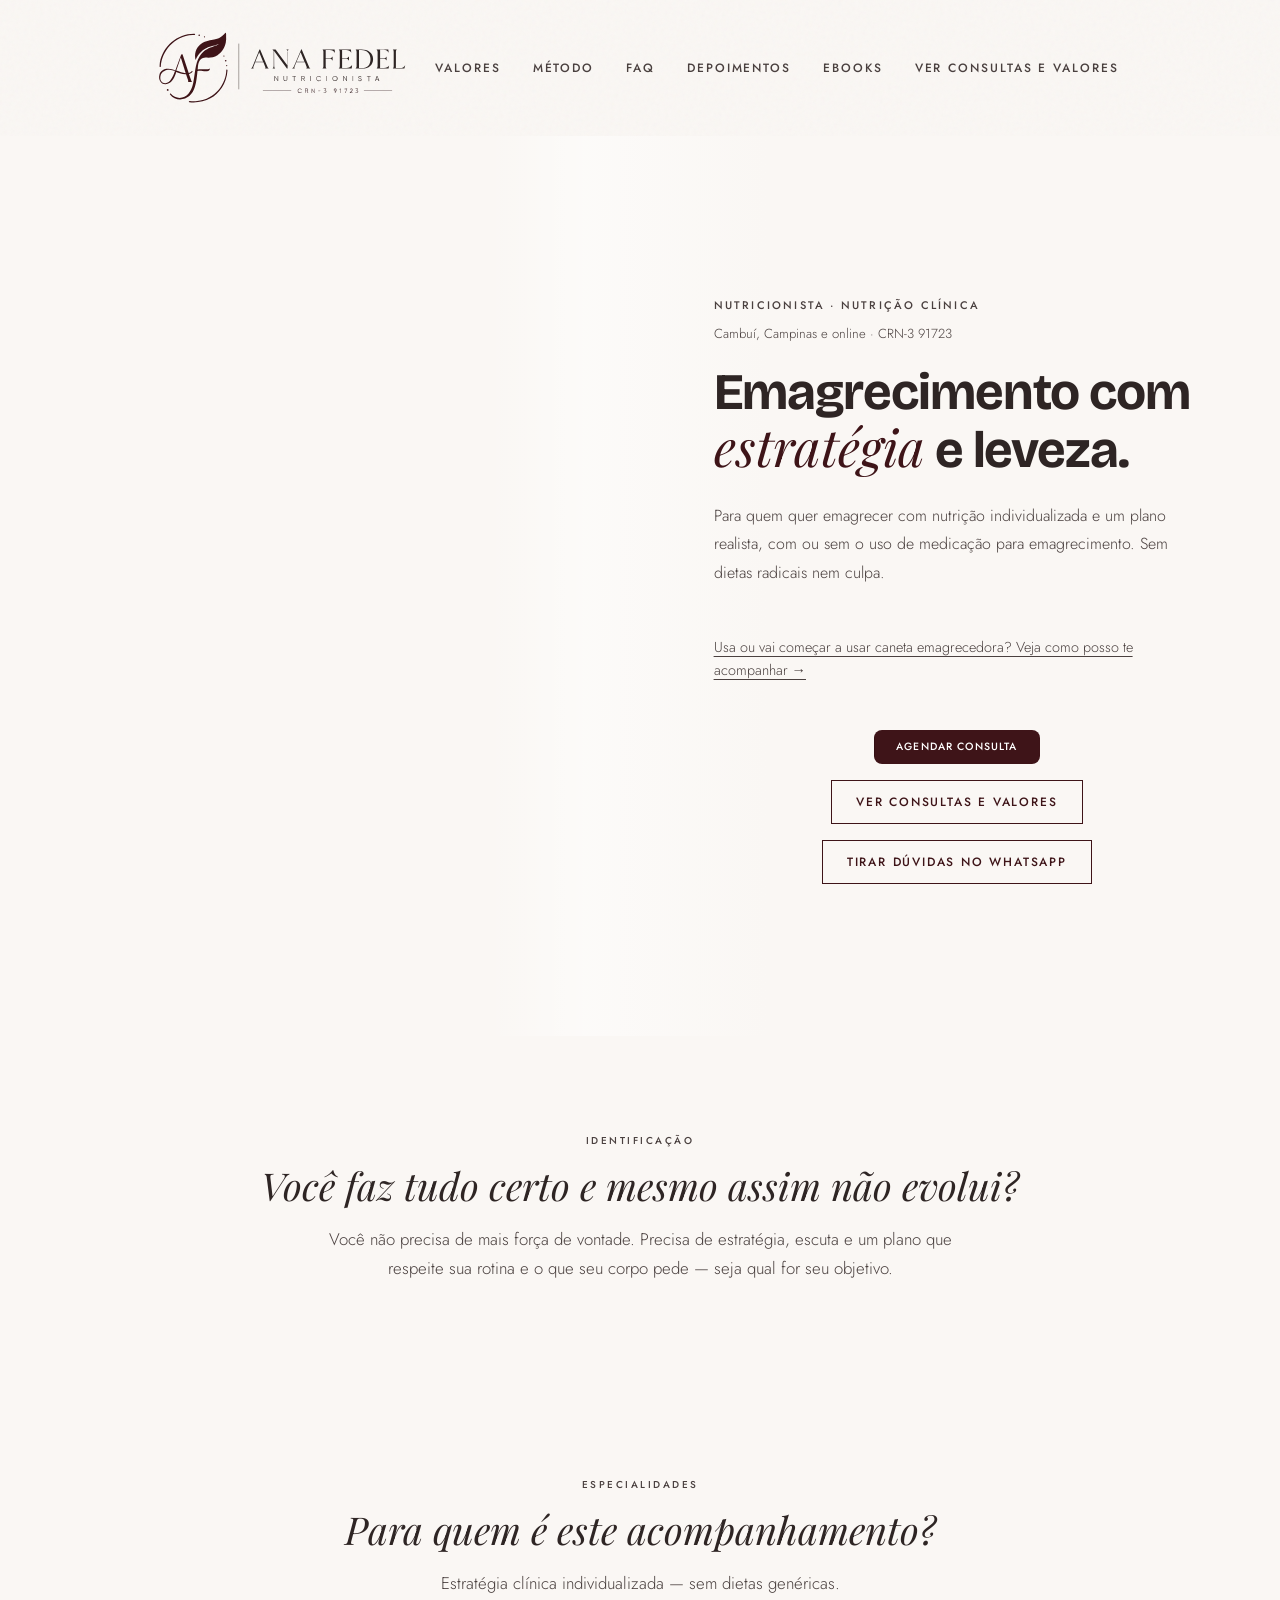
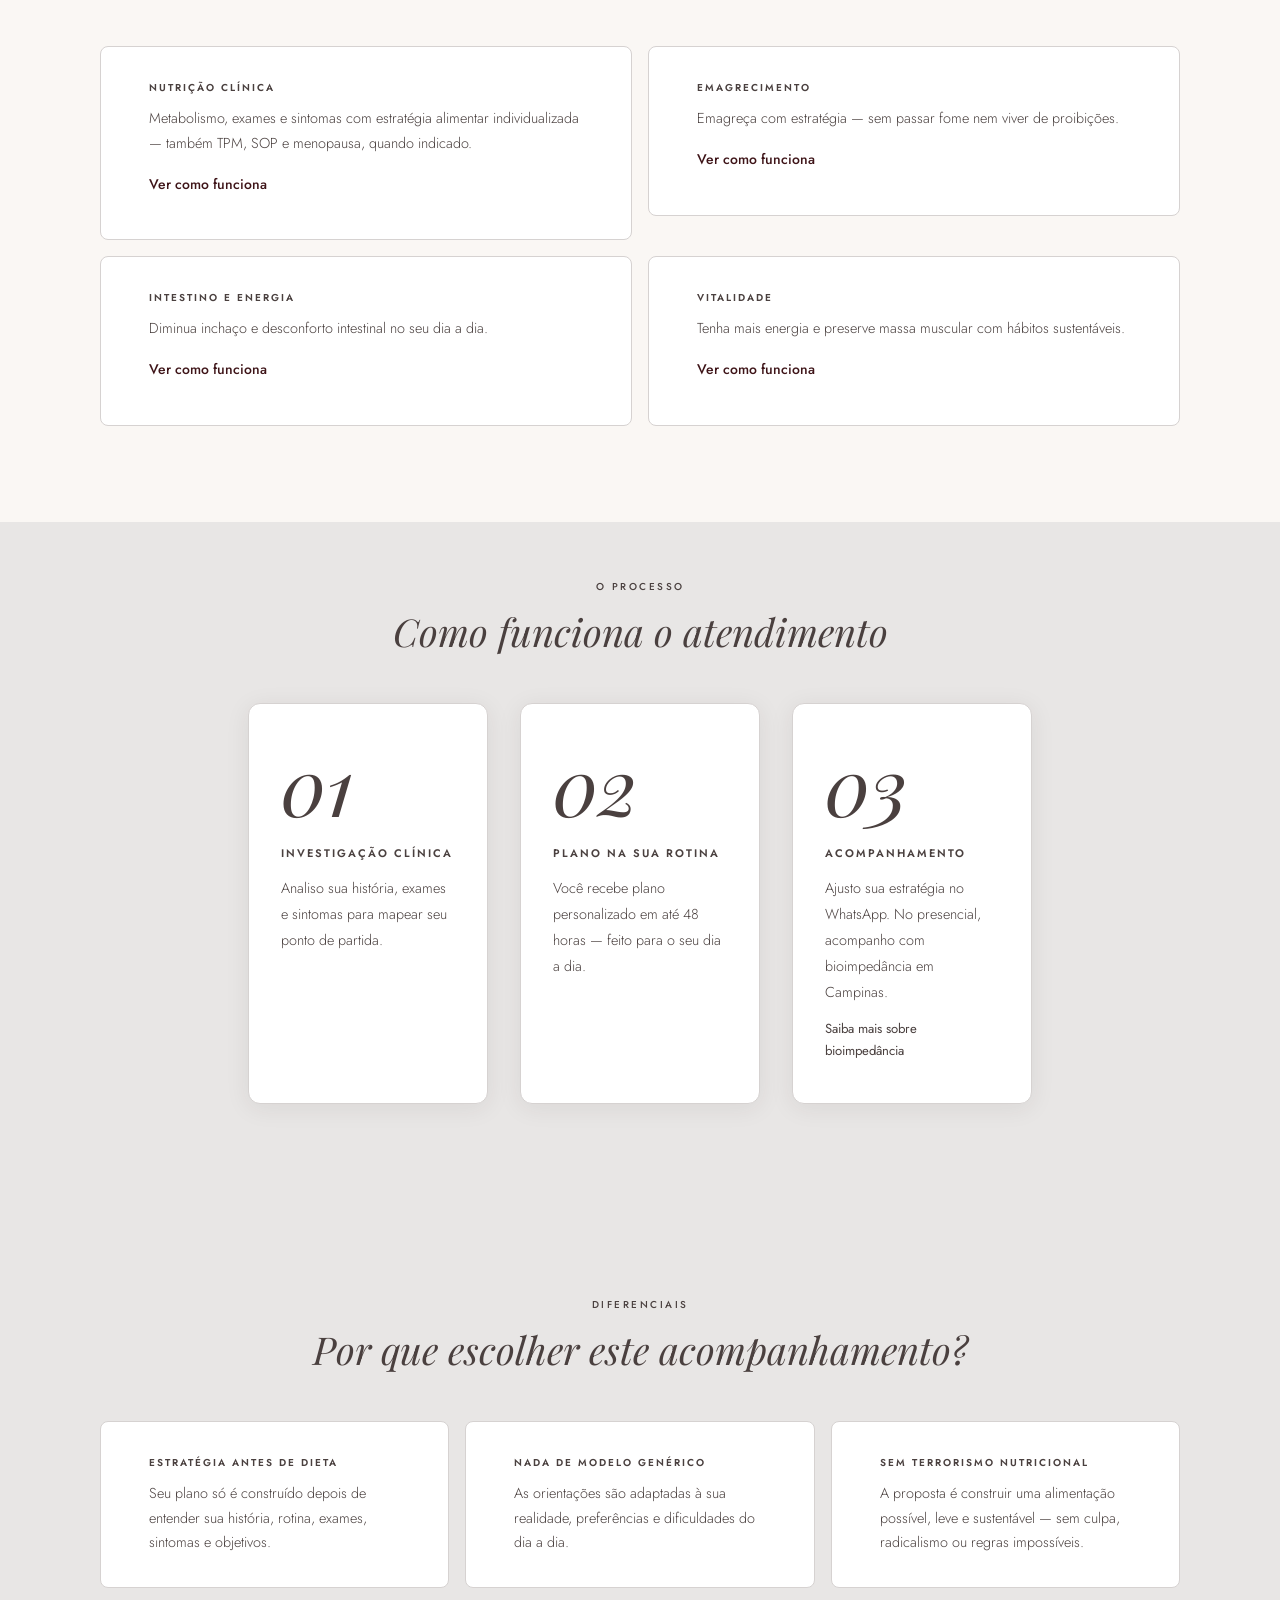
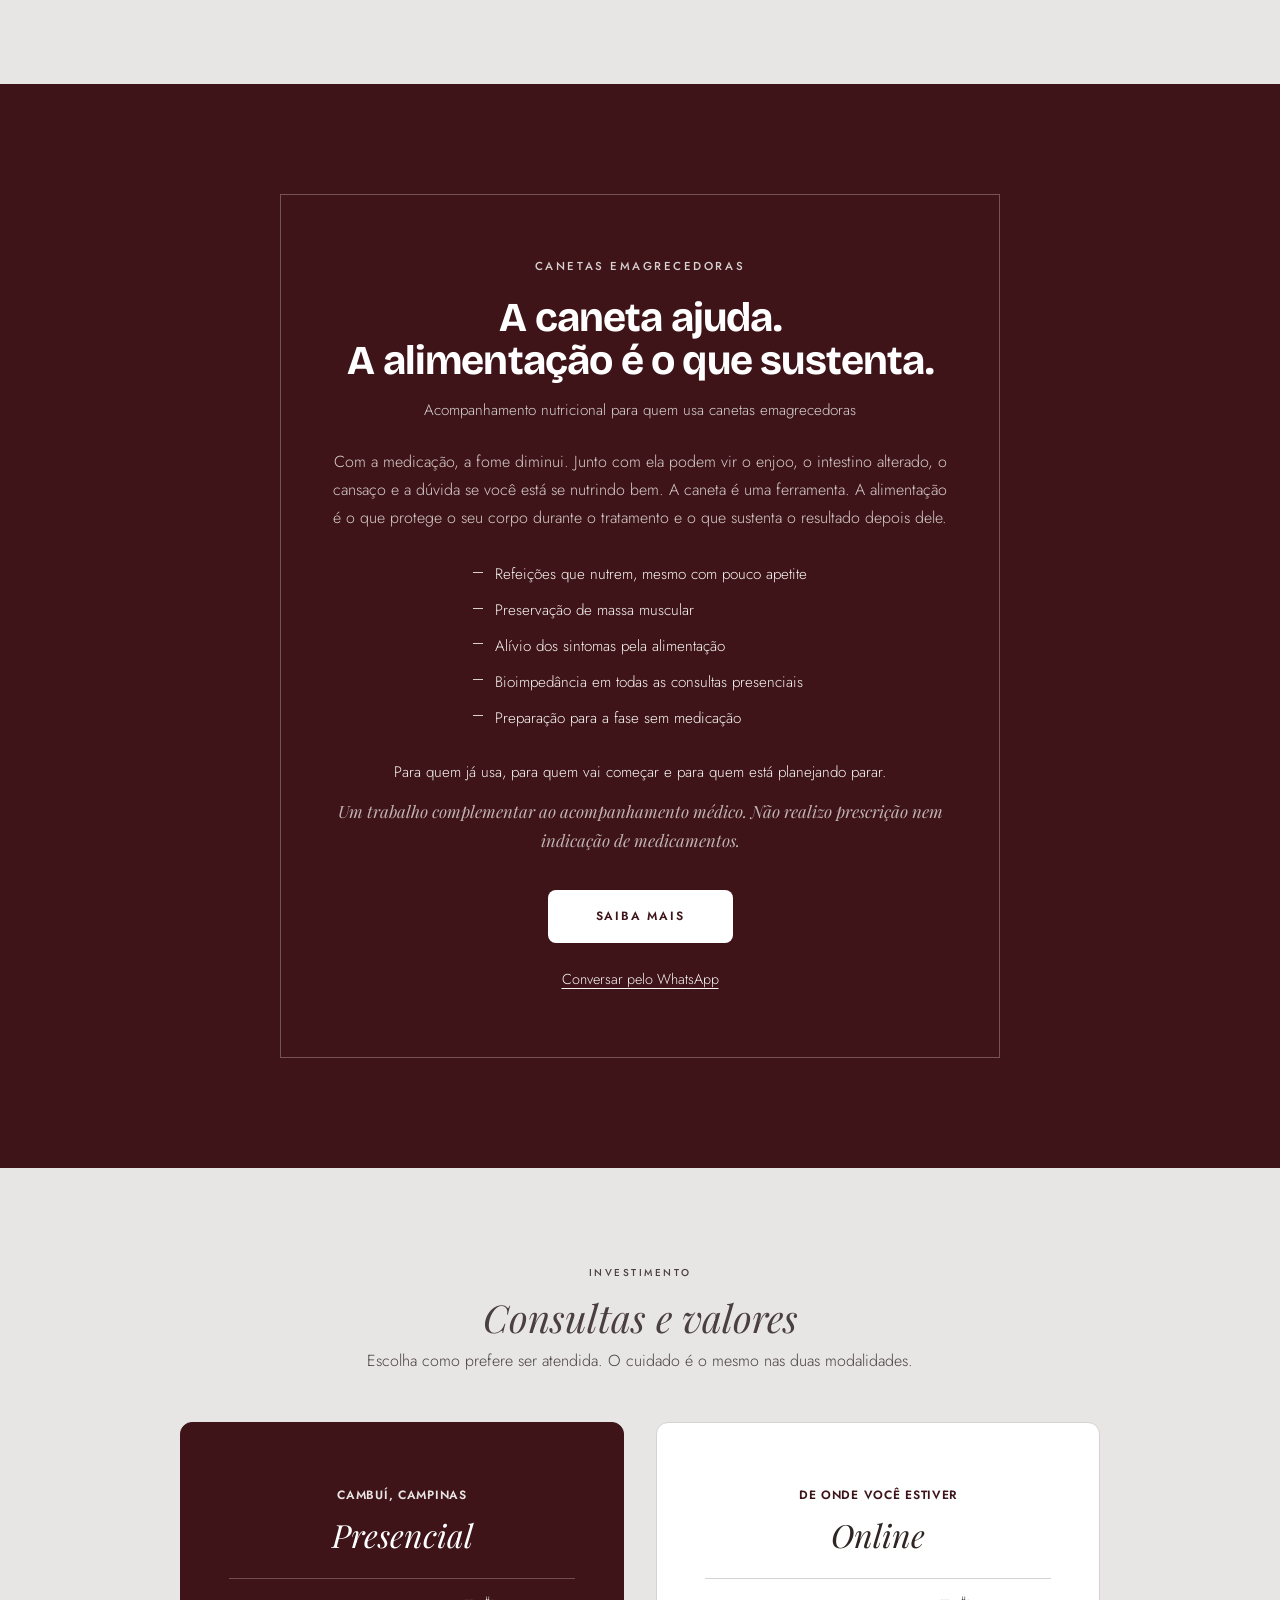
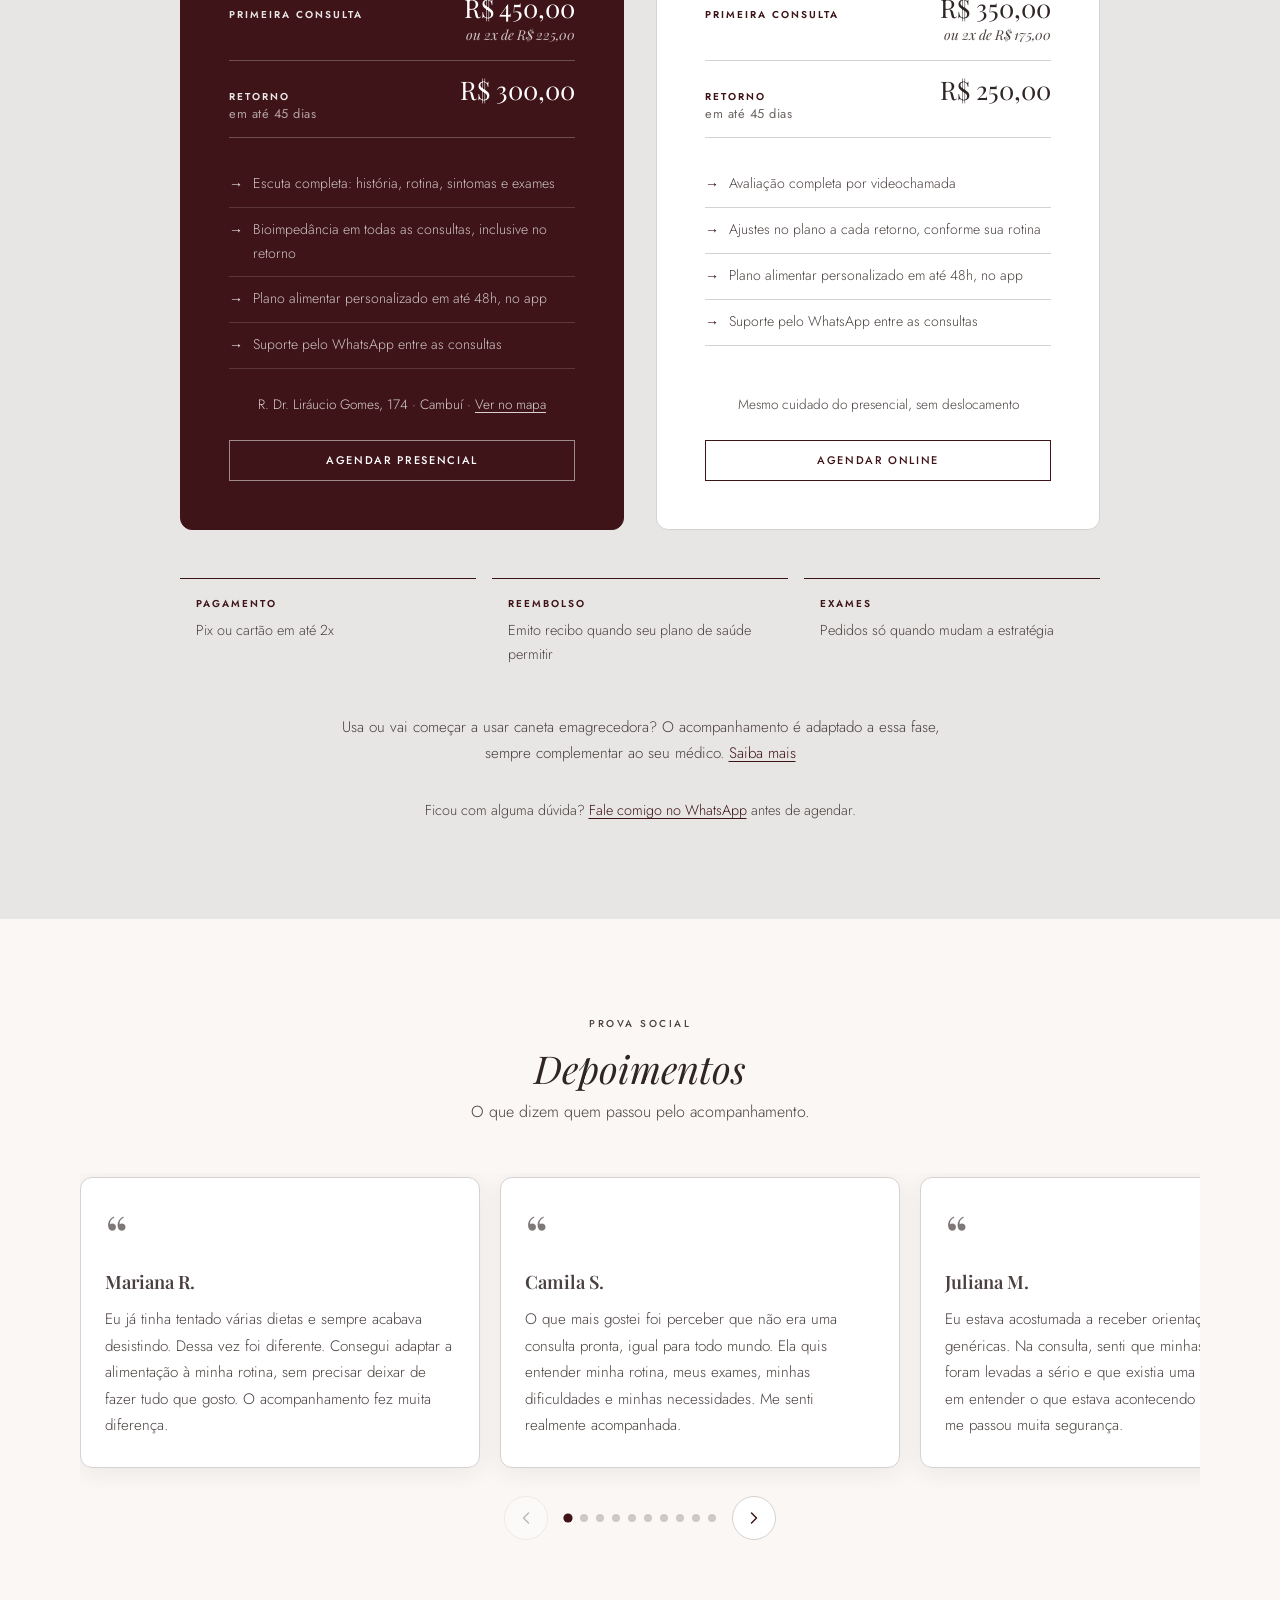
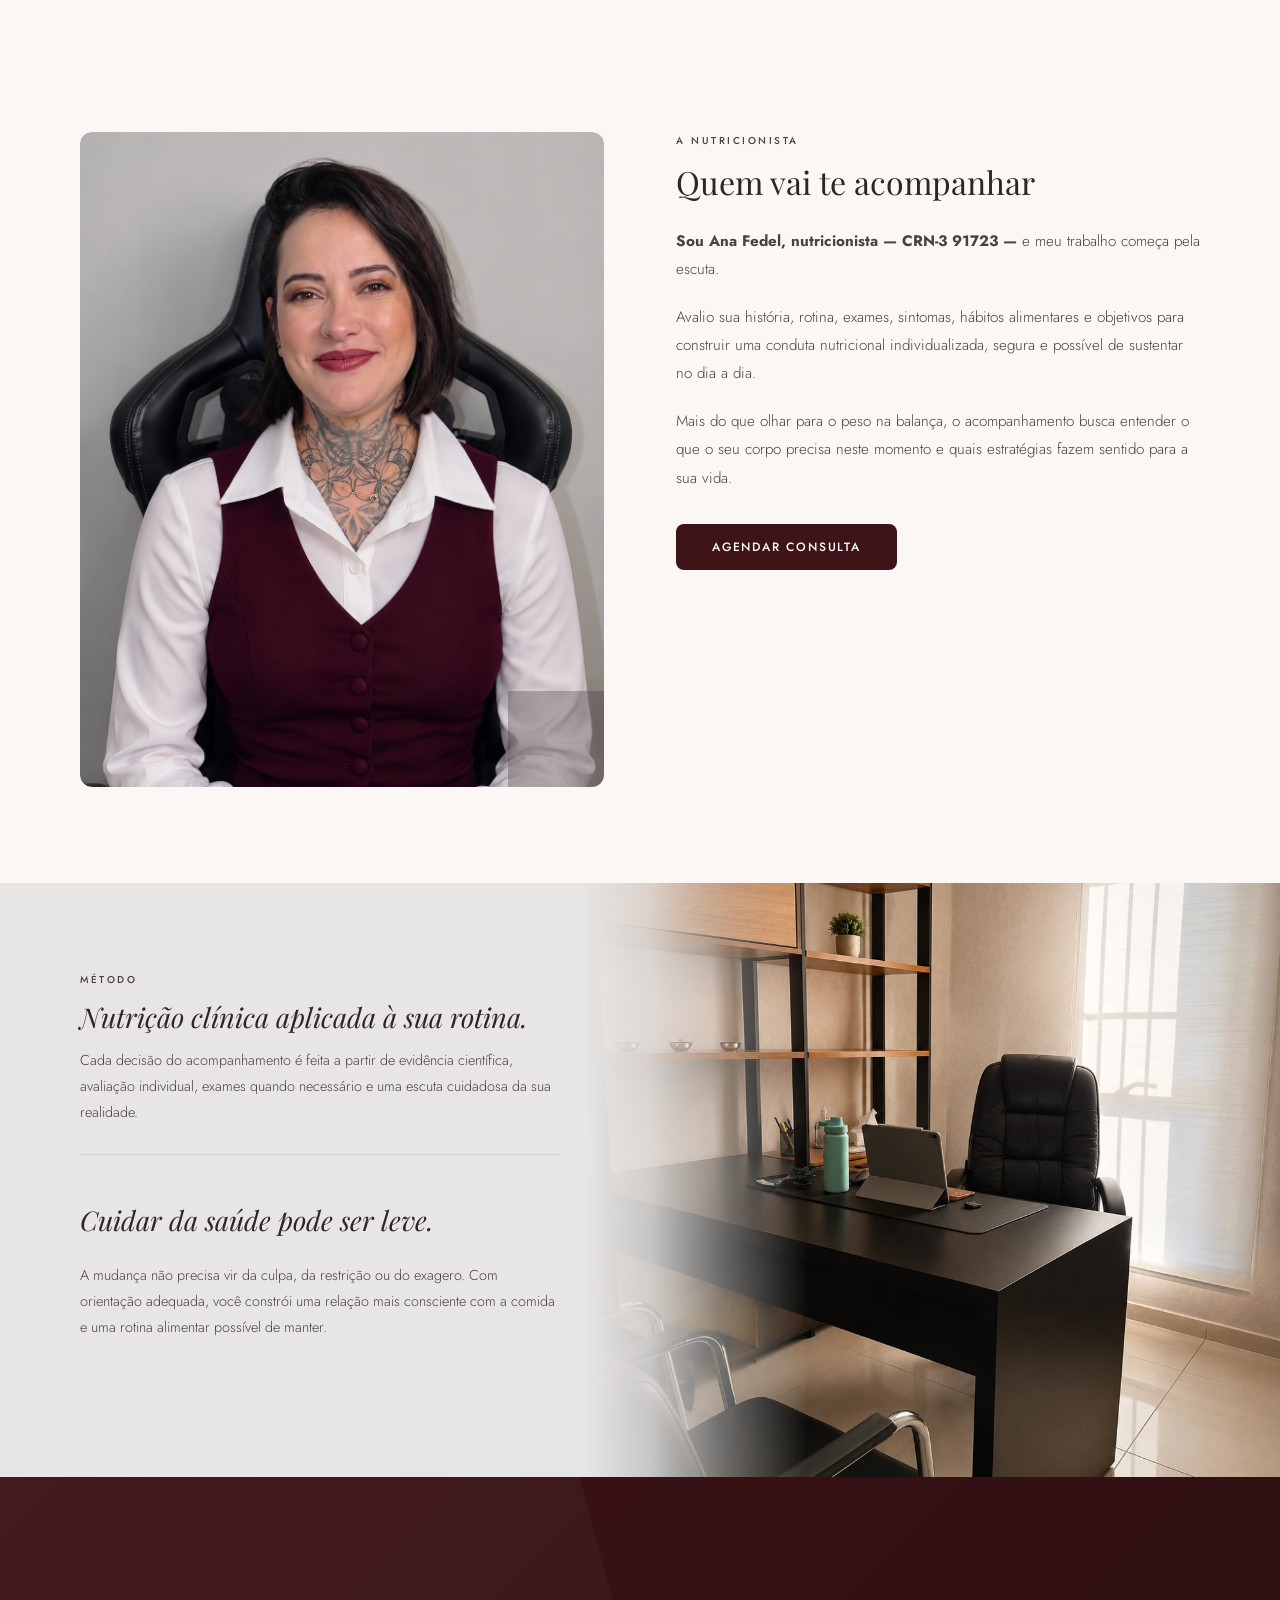
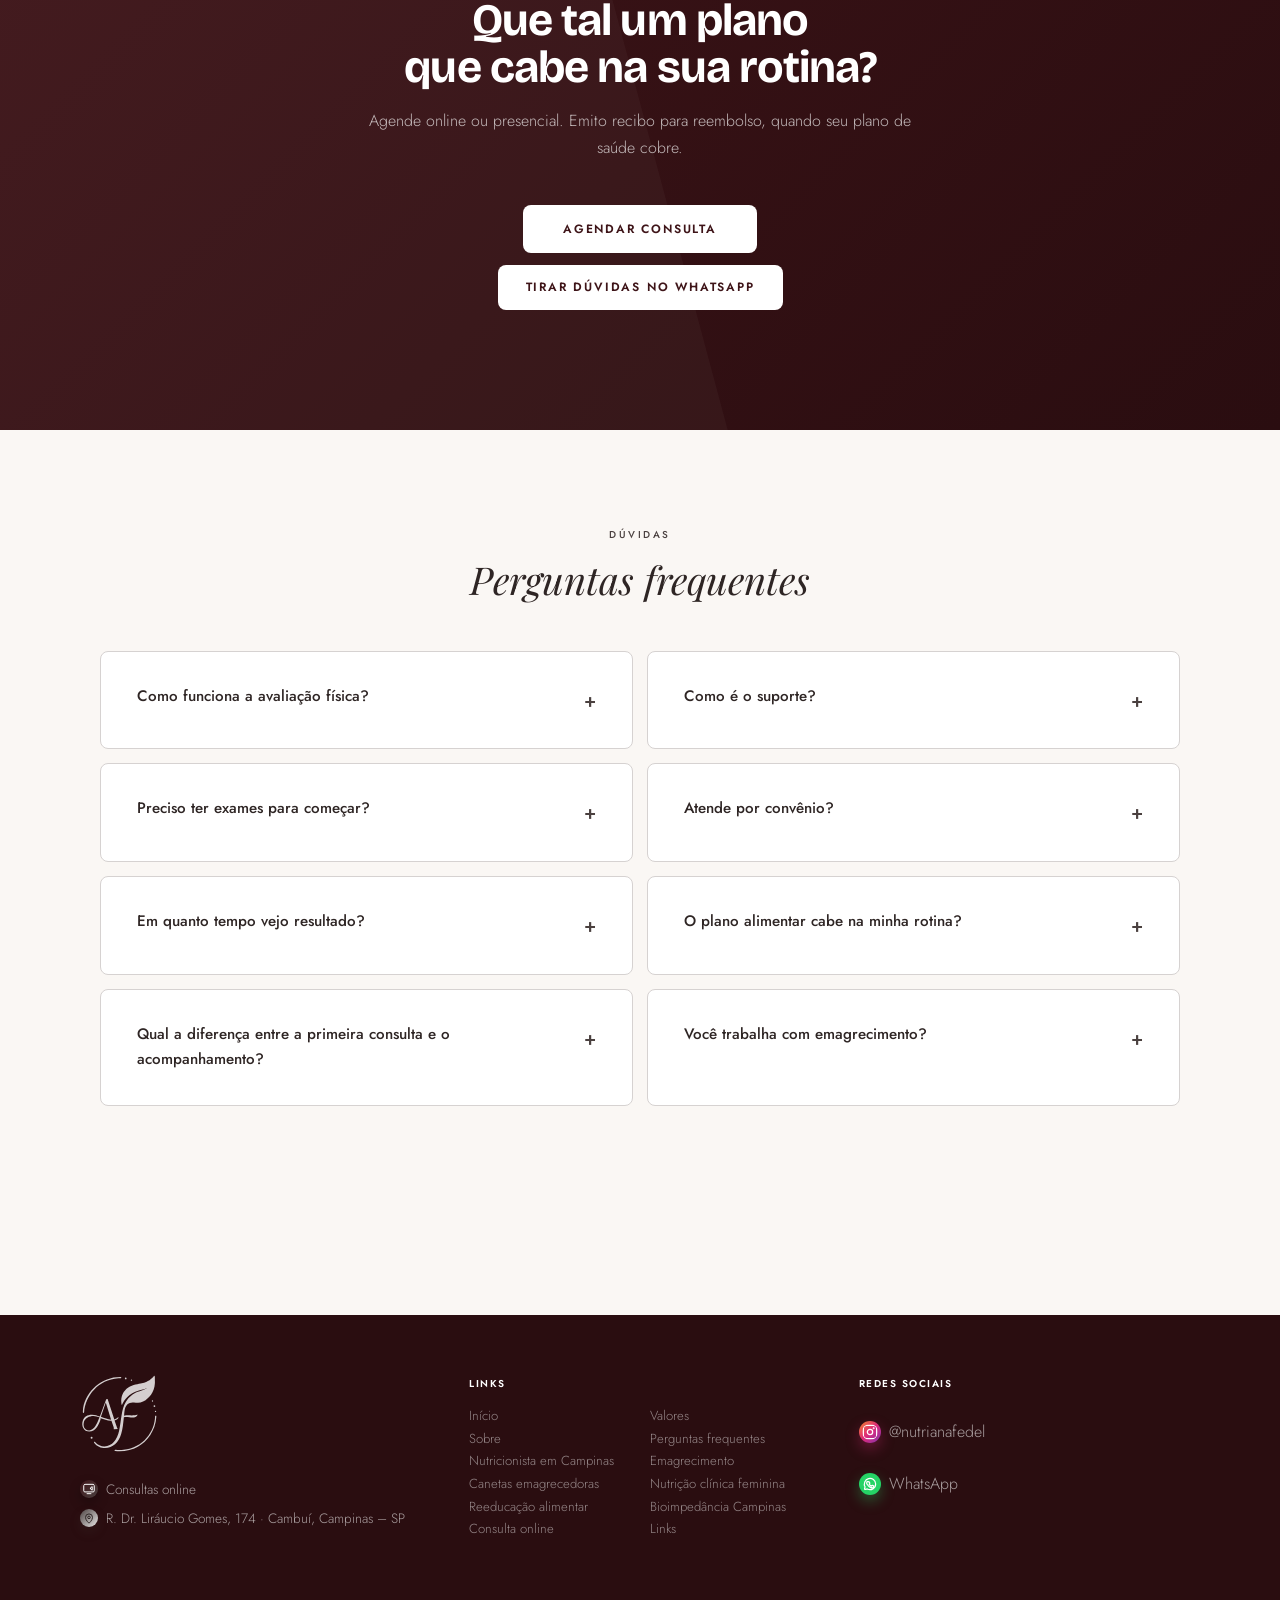
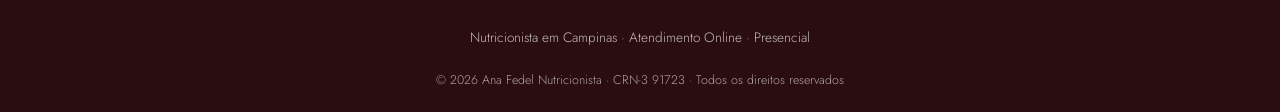
==== commit 1fc540bd: "Forca atualizacao do estilo no celular" ====
--- a/index.html
+++ b/index.html
@@ -33,7 +33,7 @@
   <link rel="preconnect" href="https://fonts.googleapis.com" />
   <link rel="preconnect" href="https://fonts.gstatic.com" crossorigin />
   <link href="https://fonts.googleapis.com/css2?family=Bricolage+Grotesque:opsz,wght@12..96,700&family=Playfair+Display:ital,wght@0,400;0,600;1,400&family=Jost:wght@300;400;500;600&display=swap" rel="stylesheet" />
-  <link rel="stylesheet" href="styles.css" />
+  <link rel="stylesheet" href="styles.css?v=2026112305" />
   <style>
     /* Modal do agendamento — telas pequenas: iframe em tela cheia; só faixa superior para o Fechar. */
     @media (max-width: 1023px) {
@@ -480,6 +480,7 @@
           </div>
         </div>
       </div>
+      <p class="plans-swipe-hint" aria-hidden="true" style="display:none">Deslize para ver a consulta online →</p>
       <ul class="plans-info reveal" aria-label="Informações gerais">
         <li><span class="plans-info__label">Pagamento</span>Pix ou cartão em até 2x</li>
         <li><span class="plans-info__label">Reembolso</span>Emito recibo quando seu plano de saúde permitir</li>
--- a/styles.css
+++ b/styles.css
@@ -3500,3 +3500,111 @@
   /* 10. Remove o quadrado decorativo sobre a foto */
   .about-img-accent { display: none; }
 }
+
+/* ═══ MOBILE COMPACTO (nov/2026) — site mais curto e escaneável no celular ═══ */
+@media (max-width: 767px) {
+  /* Ritmo geral das seções */
+  body .section { padding-top: 44px; padding-bottom: 44px; }
+  body #identificacao.section { padding-top: 36px; padding-bottom: 8px; }
+  body .section-label { margin-bottom: 8px; font-size: 10.5px; }
+  body .section-title { font-size: 1.65rem; line-height: 1.2; margin-bottom: 10px; }
+  body .section-pain { font-size: 0.95rem; line-height: 1.6; }
+  body #especialidades .section-pain { margin-bottom: 1.25rem !important; }
+  body .hero { padding-bottom: 28px; }
+  body .hero { --hero-mobile-img-height: 40vh; }
+  body .hero-bg img { object-position: center 6%; }
+  body .hero-glp1-link { margin-top: 4px; }
+
+  /* Especialidades: 2 x 2 */
+  body #especialidades .for-whom-grid { grid-template-columns: 1fr 1fr; gap: 10px; align-items: stretch; }
+  body #especialidades .for-whom-item { height: 100%; }
+  body #especialidades .for-whom-item { padding: 16px 14px; display: flex; flex-direction: column; }
+  body #especialidades .for-whom-heading { font-size: 0.68rem; letter-spacing: 0.12em; margin-bottom: 8px; }
+  body #especialidades .for-whom-item p { font-size: 0.82rem; line-height: 1.5; margin-bottom: 10px; }
+  body #especialidades .for-whom-link { font-size: 0.78rem; margin-top: auto; }
+
+  /* Processo: número ao lado do texto */
+  body .how-grid { gap: 10px; }
+  body .how-card { display: grid; grid-template-columns: 44px 1fr; column-gap: 12px; padding: 16px; align-items: start; }
+  body .how-card-num { font-size: 1.9rem; line-height: 1; margin: 0; grid-row: span 3; }
+  body .how-card h3 { margin: 2px 0 6px; }
+  body .how-card p { font-size: 0.88rem; line-height: 1.55; margin: 0; }
+  body .how-card-more { grid-column: 2; margin-top: 6px; }
+
+  /* Diferenciais: blocos enxutos e colados no Processo */
+  body #processo.section { padding-bottom: 20px; }
+  body #diferenciais.section { padding-top: 20px; }
+  body #diferenciais .for-whom-grid { gap: 10px; }
+  body #diferenciais .for-whom-item { padding: 16px; }
+  body #diferenciais .for-whom-heading { margin-bottom: 6px; }
+  body #diferenciais .for-whom-item p { font-size: 0.88rem; line-height: 1.55; margin: 0; }
+
+  /* Canetas */
+  body .glp1-section { padding: 36px 16px; }
+  body .glp1-inner { padding: 28px 20px; }
+  body .glp1-title { font-size: 1.6rem; line-height: 1.2; margin-bottom: 10px; }
+  body .glp1-subtitle { margin-bottom: 12px; font-size: 0.92rem; }
+  body .glp1-text { font-size: 0.9rem; line-height: 1.6; margin-bottom: 14px; }
+  body .glp1-list { margin-bottom: 14px; gap: 2px; }
+  body .glp1-list li { font-size: 0.88rem; padding-top: 4px; padding-bottom: 4px; }
+  body .glp1-for { font-size: 0.88rem; margin-bottom: 8px; }
+  body .glp1-note { font-size: 0.85rem; margin-bottom: 18px; }
+  body .glp1-actions { gap: 12px; }
+
+  /* Valores: os dois planos lado a lado, deslizando com o dedo */
+  body #planos .plans-intro { margin-bottom: 18px; }
+  body .plans-grid--two {
+    display: flex; grid-template-columns: none; max-width: none;
+    overflow-x: auto; scroll-snap-type: x mandatory; gap: 12px;
+    margin: 0 -20px; padding: 4px 20px 12px; scrollbar-width: none;
+    -webkit-overflow-scrolling: touch;
+  }
+  body .plans-grid--two::-webkit-scrollbar { display: none; }
+  body .plans-grid--two .plan-card {
+    flex: 0 0 86%; scroll-snap-align: center; padding: 26px 20px; transform: none;
+  }
+  body .plans-grid--two .plan-card__title { margin-bottom: 10px; }
+  body .plans-grid--two .plan-modality { font-size: 1.6rem; }
+  body .plans-grid--two .plan-price-row { padding-top: 10px; padding-bottom: 10px; }
+  body .plans-grid--two .plan-card ul { margin-top: 8px; margin-bottom: 8px; }
+  body .plans-grid--two .plan-card li { font-size: 0.84rem; line-height: 1.45; padding-top: 7px; padding-bottom: 7px; }
+  body .plans-grid--two .plan-card__place { font-size: 0.82rem; margin-bottom: 14px; }
+  body .plans-swipe-hint { display: block !important; text-align: center; font-size: 0.75rem; letter-spacing: 0.08em; color: var(--rose-taupe, #A9827B); margin: 2px 0 0; }
+  body .plans-info { margin-top: 18px; }
+  body .plans-info li { padding: 8px 12px; font-size: 0.85rem; }
+  body .plans-grid--two .plan-prices { margin-bottom: 4px; }
+  body .plans-glp1, body .plans-note { font-size: 0.88rem; margin-top: 14px; }
+
+  /* Depoimentos */
+  body #depoimentos .plans-intro { margin-bottom: 16px; }
+  body .testimonial-card { padding: 22px 20px; }
+
+  /* Sobre: foto menor */
+  body #sobre .about-grid { gap: 22px; }
+  body #sobre .about-img { max-width: 280px; margin: 0 auto; justify-self: center; }
+  body #sobre .about-img-accent { display: none; }
+  body #sobre .about-text p { font-size: 0.93rem; line-height: 1.65; margin-bottom: 12px; }
+  body #sobre .about-text h2 { margin-bottom: 12px; }
+
+  /* Método */
+  body #metodo .philosophy-grid { gap: 20px; }
+  body #metodo .philosophy-item { padding-top: 0; padding-bottom: 14px; margin-bottom: 14px; }
+  body #metodo .philosophy-item p { font-size: 0.9rem; line-height: 1.6; }
+  body #metodo .philosophy-title { font-size: 1.5rem; margin-bottom: 8px; }
+
+  /* CTA */
+  body .cta-section { padding: 48px 20px; }
+  body .cta-section h2 { font-size: 1.7rem; margin-bottom: 10px; }
+  body .cta-section p { margin-bottom: 20px; }
+
+  /* FAQ */
+  body .faq-grid { gap: 8px; }
+  body .faq-item summary.faq-question { padding: 14px 16px; font-size: 0.92rem; }
+
+  /* Rodapé: links em duas colunas */
+  body .site-footer { padding-top: 36px; padding-bottom: 28px; gap: 24px; }
+  body .footer-links { display: grid; grid-template-columns: 1fr 1fr; column-gap: 16px; row-gap: 2px; }
+  body .footer-links .footer-col-title { grid-column: 1 / -1; }
+  body .footer-links a { font-size: 0.82rem; padding-top: 5px; padding-bottom: 5px; margin: 0; }
+}
+@media (min-width: 768px) { .plans-swipe-hint { display: none; } }
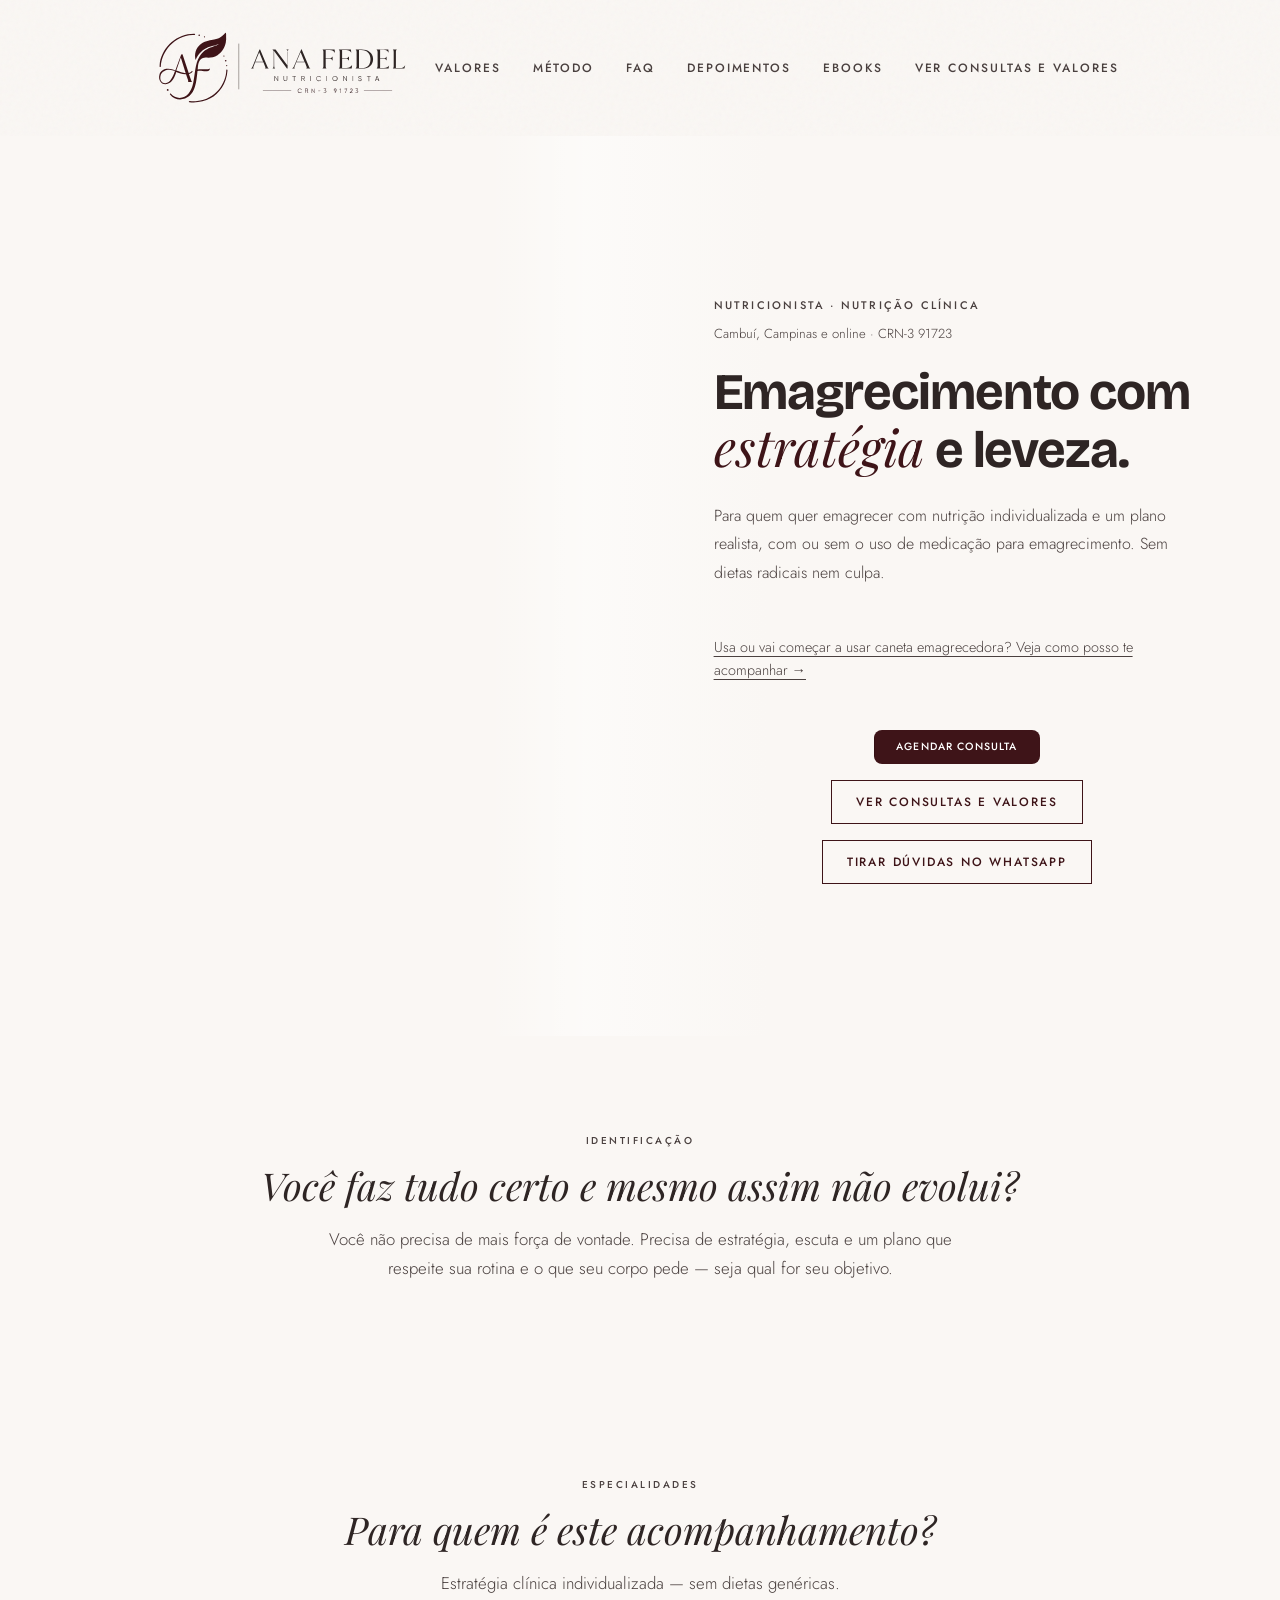
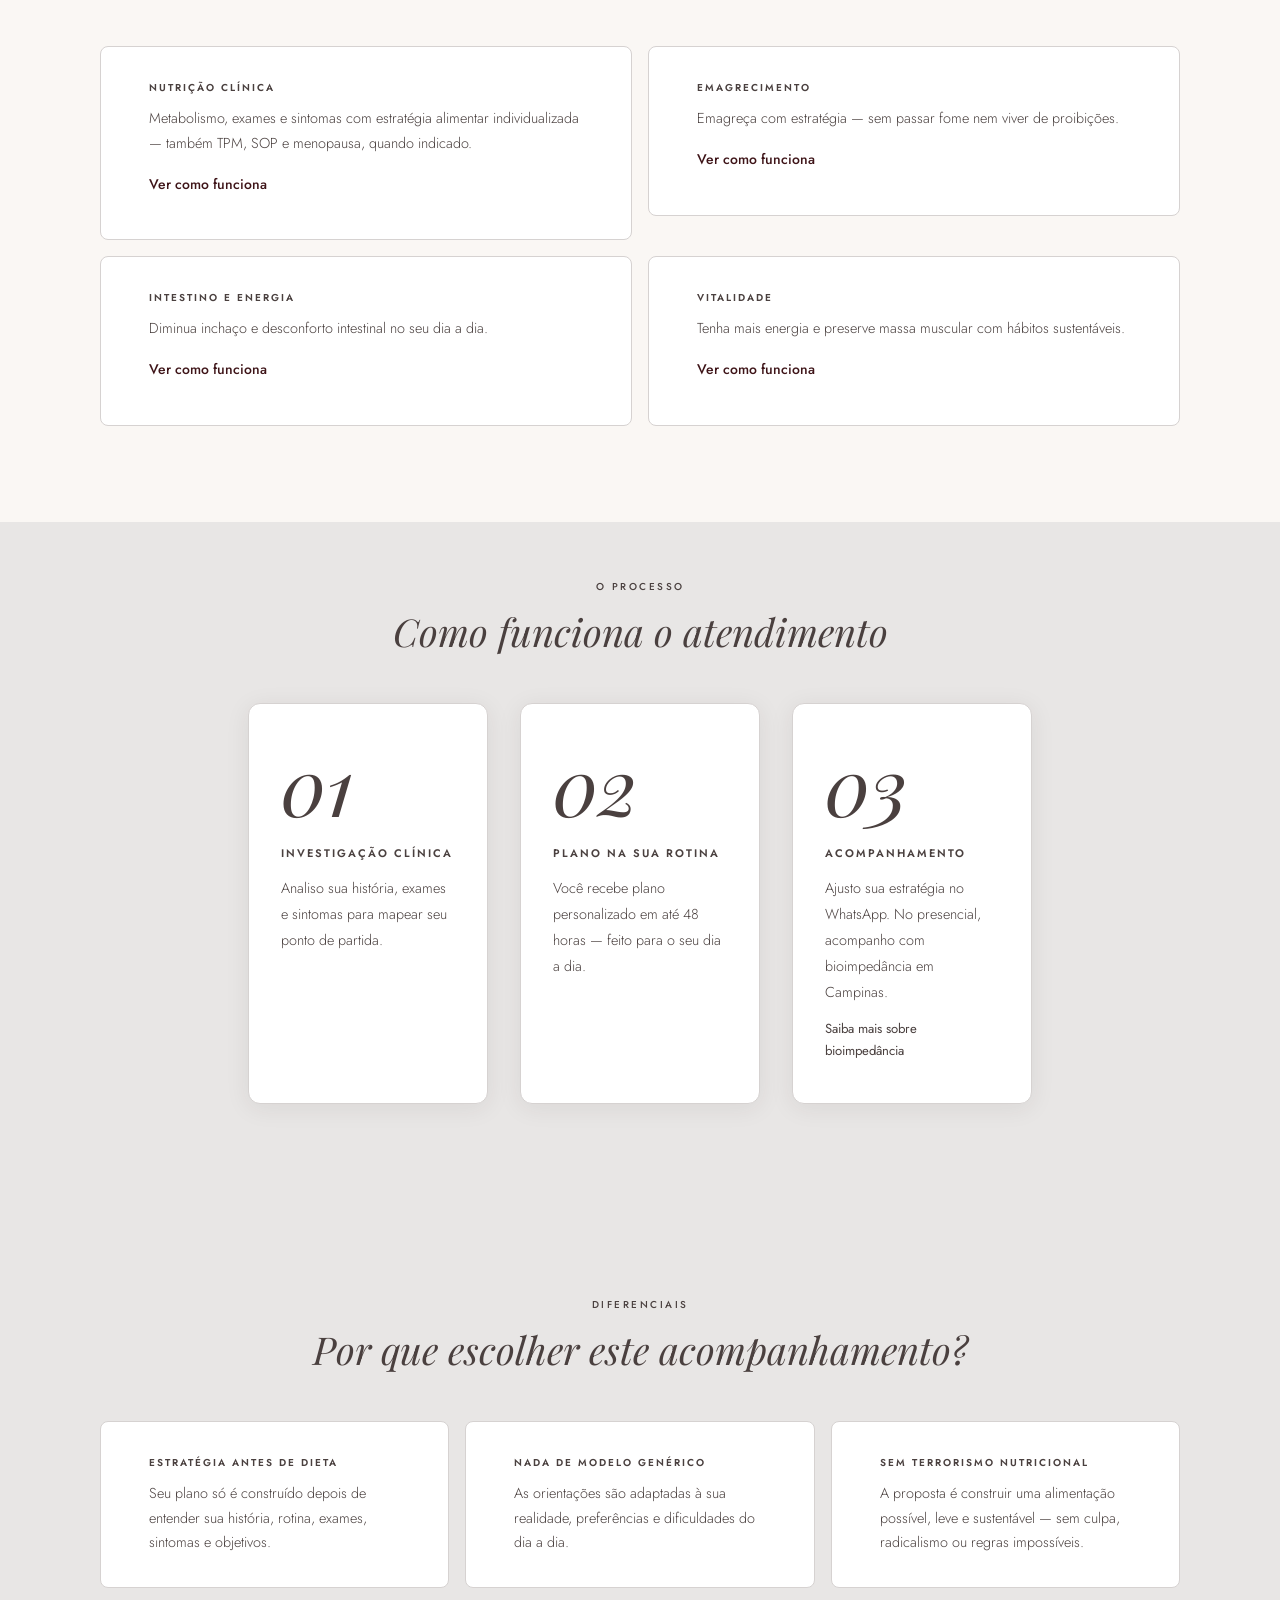
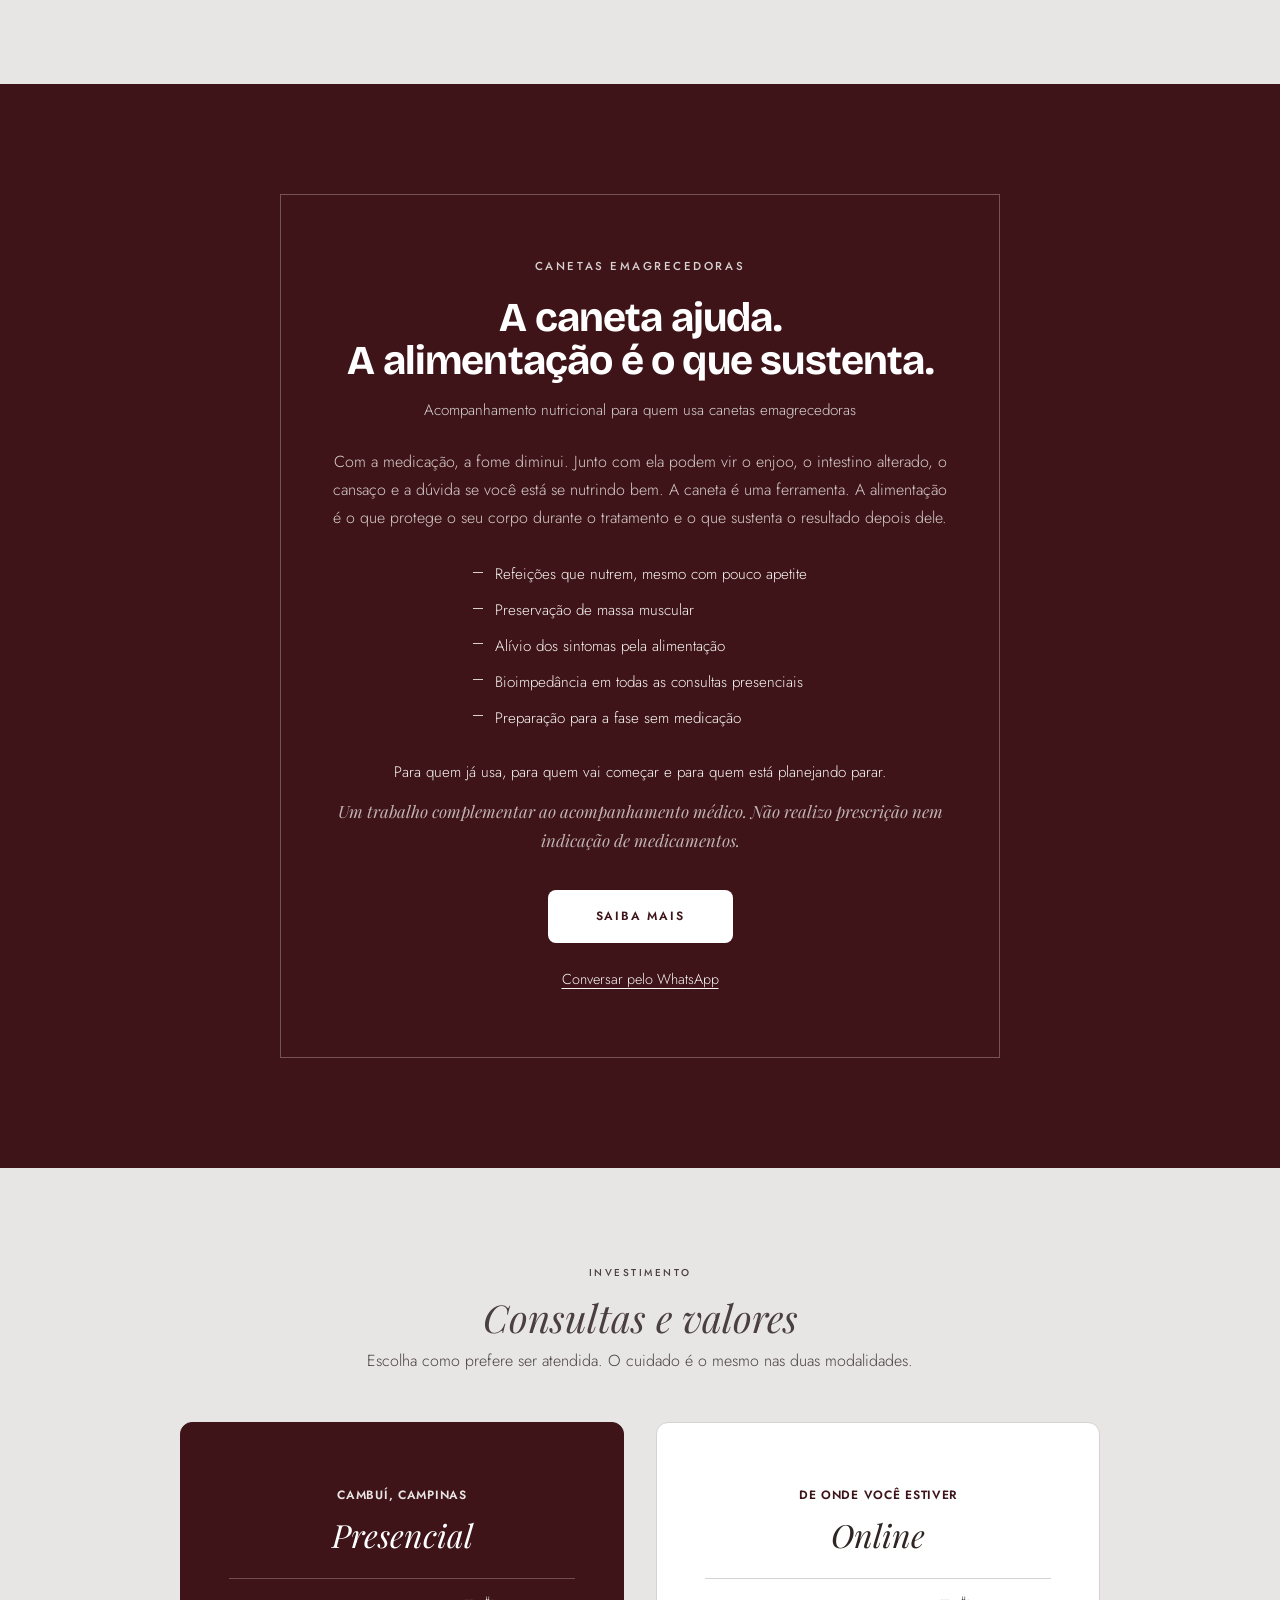
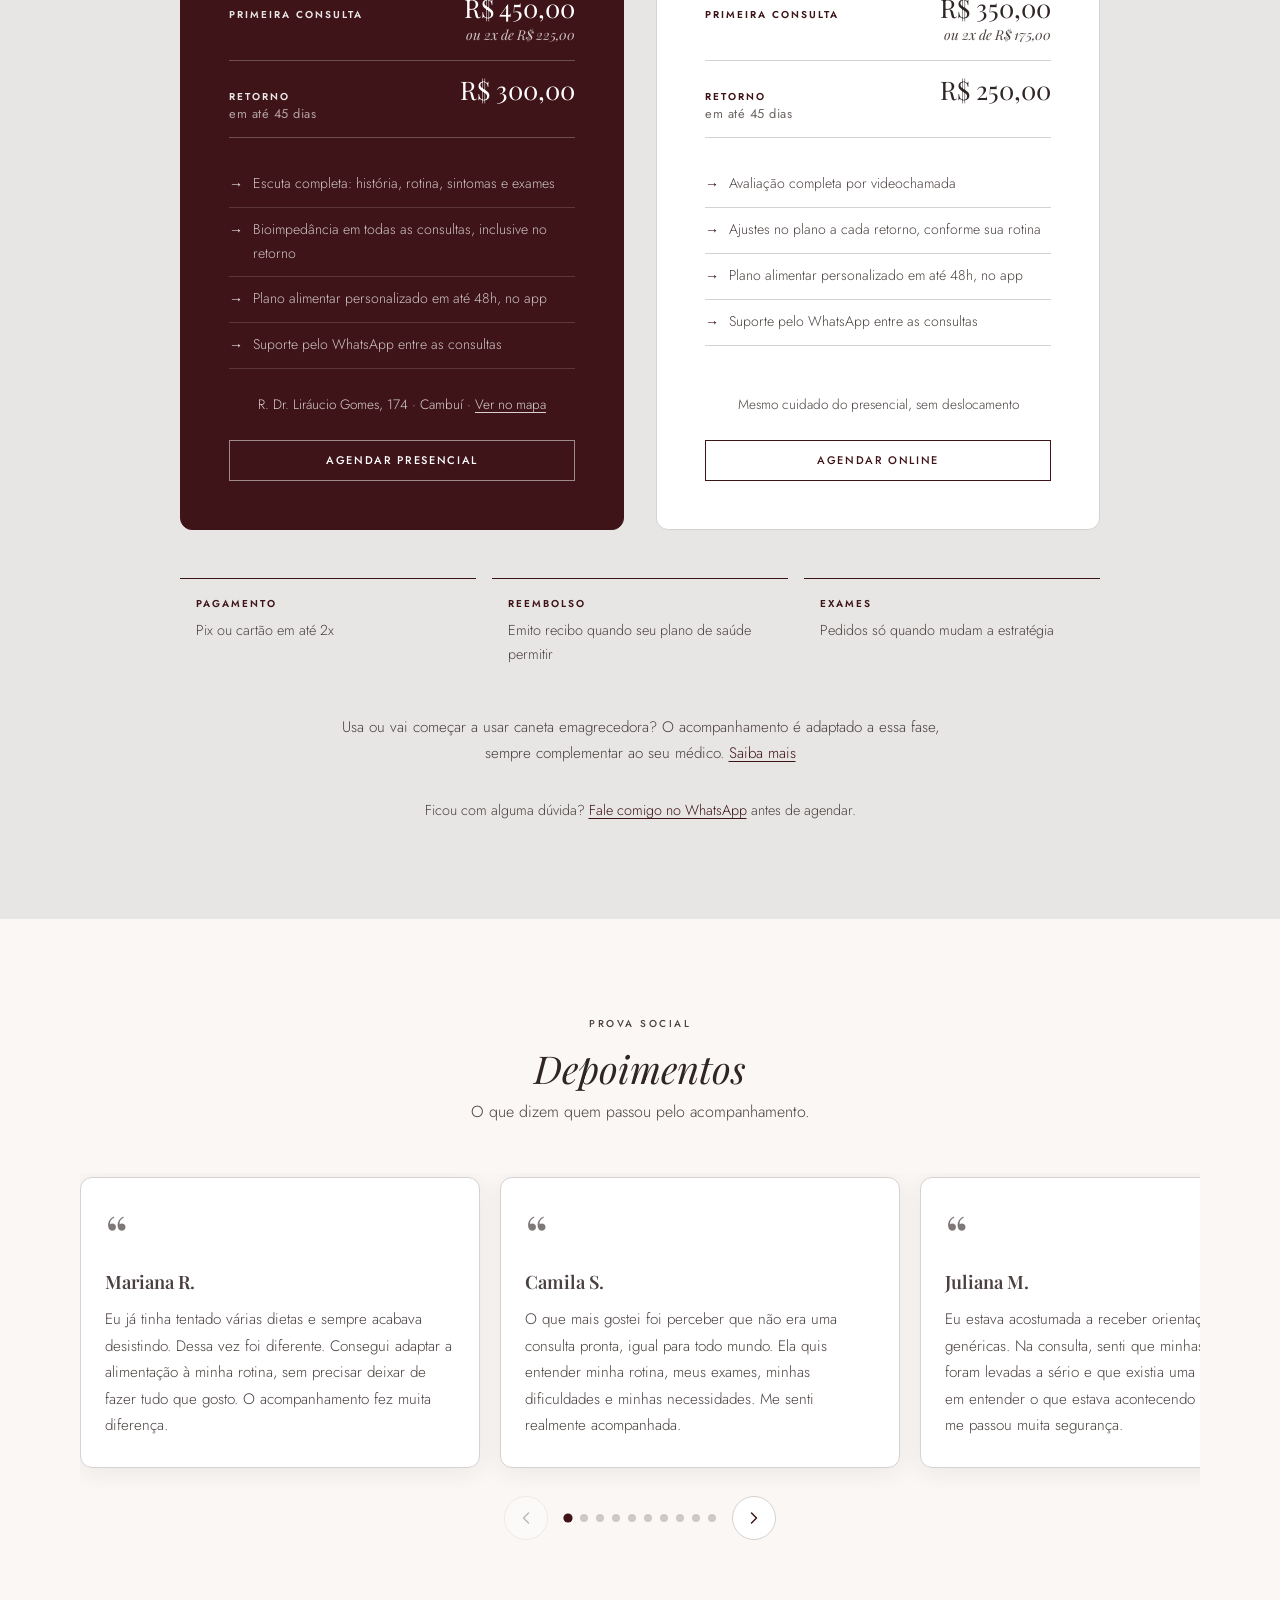
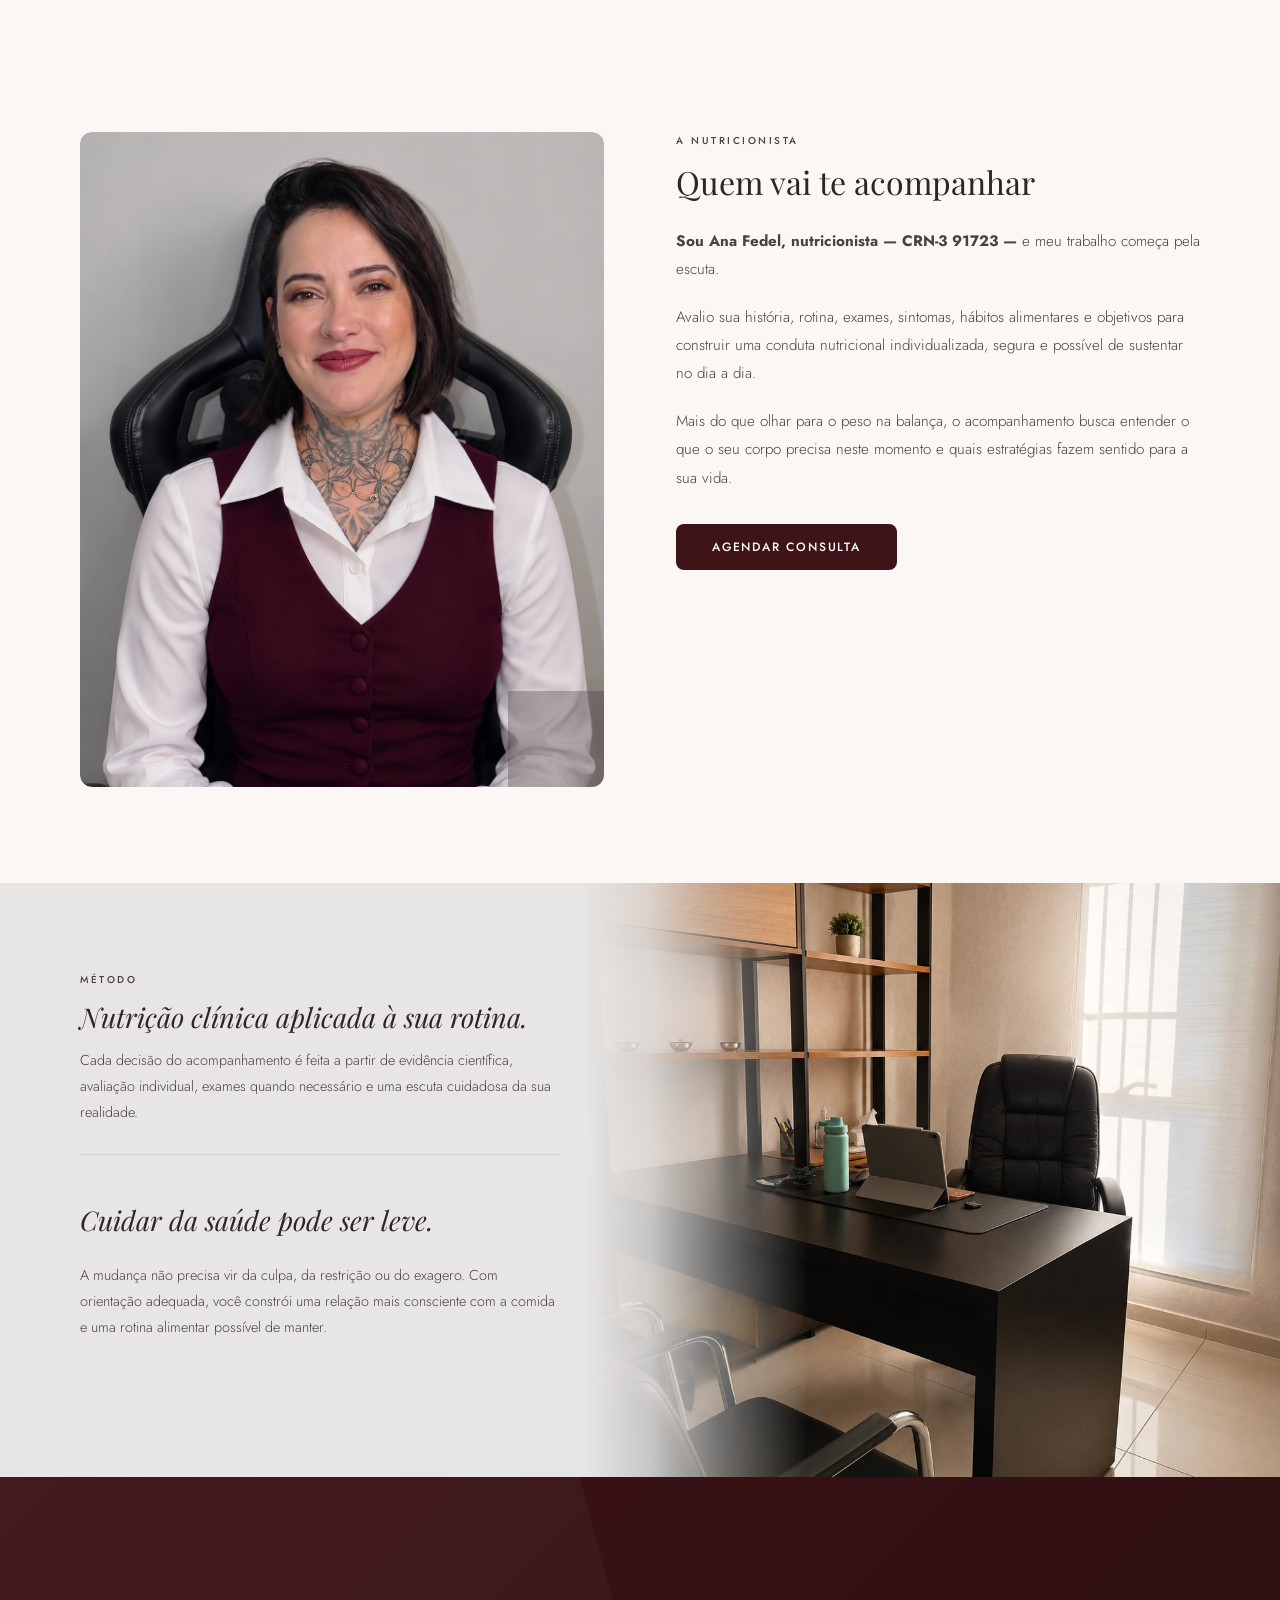
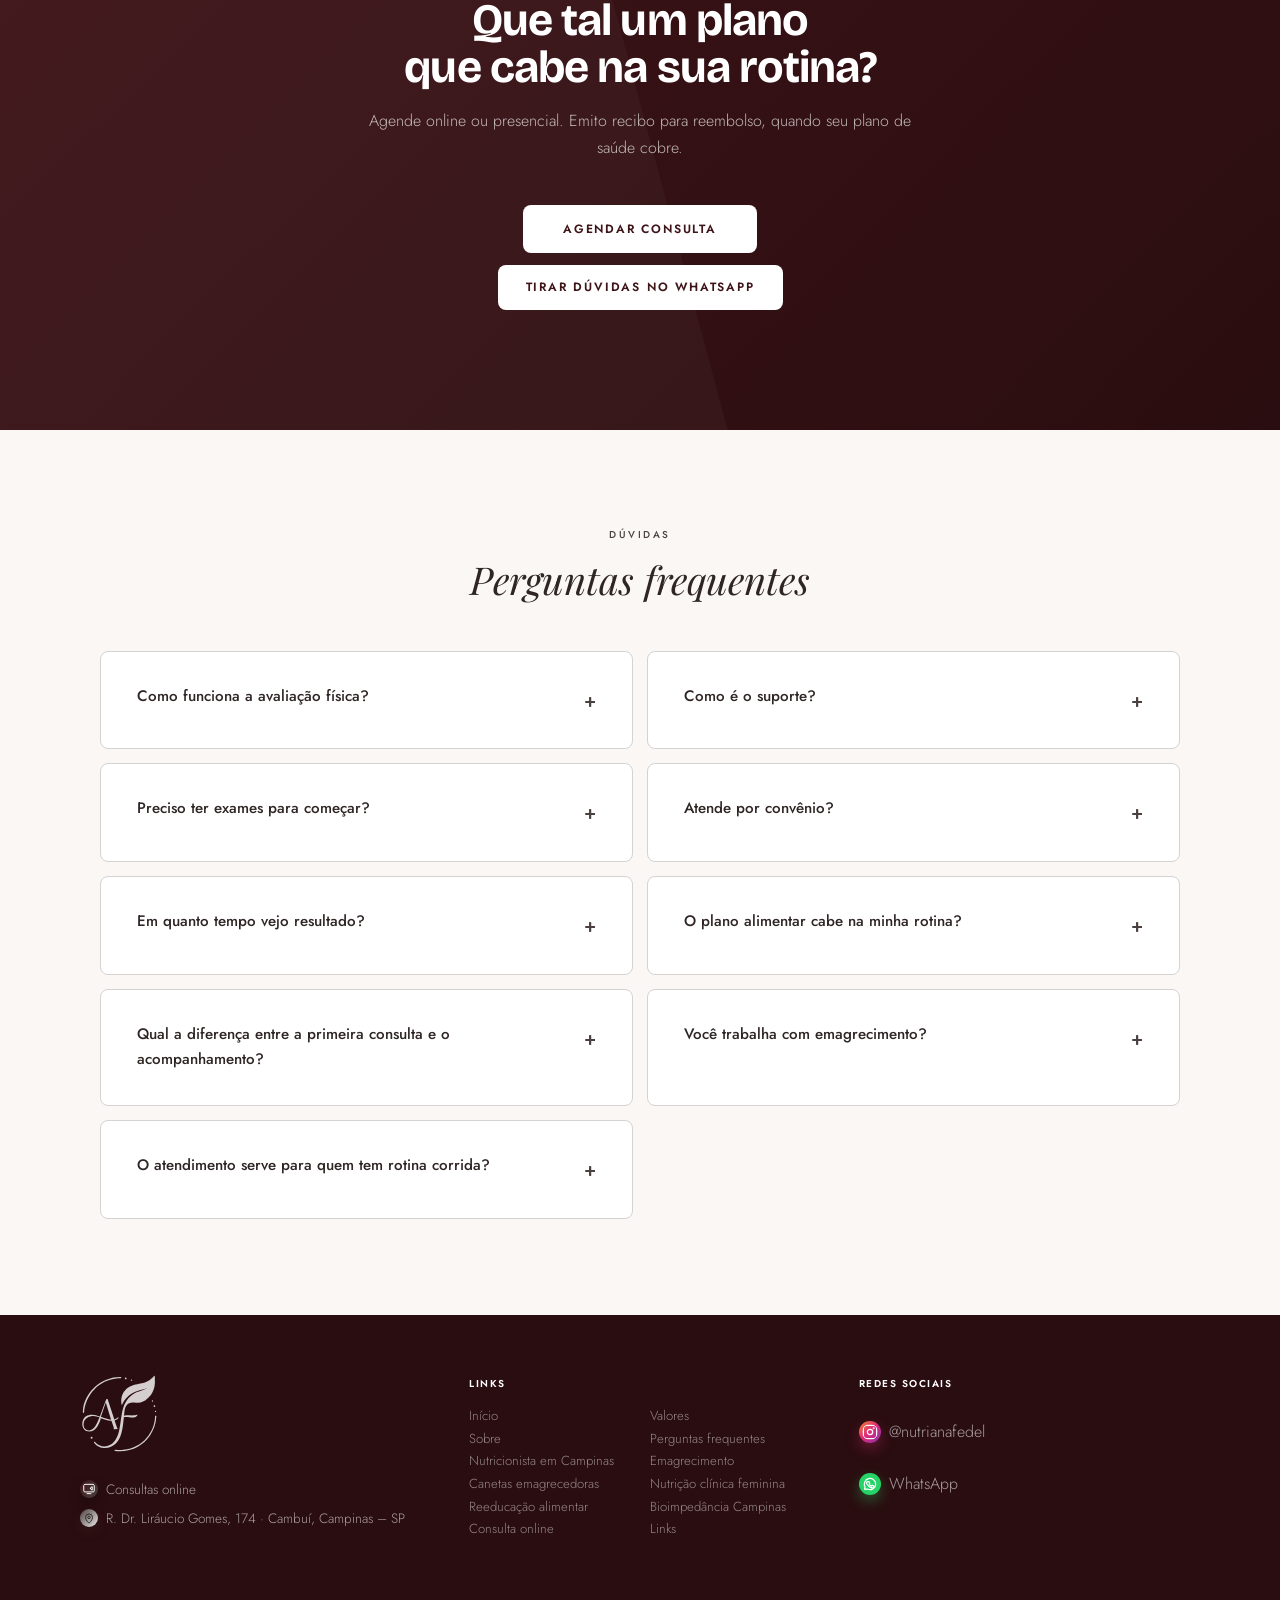
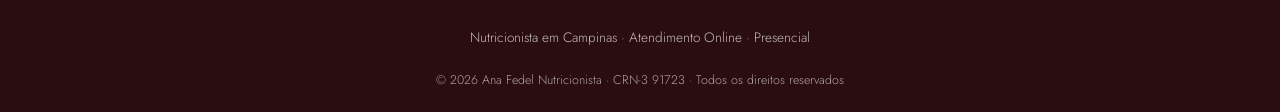
==== commit 6c9f9eb4: "Rodape compacto no celular" ====
--- a/index.html
+++ b/index.html
@@ -33,7 +33,7 @@
   <link rel="preconnect" href="https://fonts.googleapis.com" />
   <link rel="preconnect" href="https://fonts.gstatic.com" crossorigin />
   <link href="https://fonts.googleapis.com/css2?family=Bricolage+Grotesque:opsz,wght@12..96,700&family=Playfair+Display:ital,wght@0,400;0,600;1,400&family=Jost:wght@300;400;500;600&display=swap" rel="stylesheet" />
-  <link rel="stylesheet" href="styles.css?v=2026112305" />
+  <link rel="stylesheet" href="styles.css?v=2026112306" />
   <style>
     /* Modal do agendamento — telas pequenas: iframe em tela cheia; só faixa superior para o Fechar. */
     @media (max-width: 1023px) {
--- a/styles.css
+++ b/styles.css
@@ -3601,10 +3601,19 @@
   body .faq-grid { gap: 8px; }
   body .faq-item summary.faq-question { padding: 14px 16px; font-size: 0.92rem; }
 
-  /* Rodapé: links em duas colunas */
-  body .site-footer { padding-top: 36px; padding-bottom: 28px; gap: 24px; }
-  body .footer-links { display: grid; grid-template-columns: 1fr 1fr; column-gap: 16px; row-gap: 2px; }
-  body .footer-links .footer-col-title { grid-column: 1 / -1; }
-  body .footer-links a { font-size: 0.82rem; padding-top: 5px; padding-bottom: 5px; margin: 0; }
+  /* Rodapé compacto: tudo centralizado, links em linha */
+  body .site-footer { display: flex; flex-direction: column; align-items: center; text-align: center; padding: 32px 20px 20px; gap: 18px; }
+  body .site-footer img { height: 52px; margin: 0 auto 10px; }
+  body .site-footer > div:first-child p { margin: 0; font-size: 0.8rem; line-height: 1.6; }
+  body .footer-info-line { justify-content: center; }
+  body .footer-links { display: flex; flex-wrap: wrap; justify-content: center; gap: 4px 0; max-width: 340px; }
+  body .footer-links .footer-col-title,
+  body .footer-social .footer-col-title { display: none; }
+  body .footer-links a { font-size: 0.76rem; line-height: 1.5; padding: 0; margin: 0; white-space: nowrap; }
+  body .footer-links a:not(:last-child)::after { content: "·"; margin: 0 7px; opacity: 0.5; }
+  body .footer-social { display: flex; flex-direction: row; align-items: center; justify-content: center; gap: 22px; }
+  body .footer-social-link { margin: 0 !important; padding: 0; font-size: 0.85rem; }
+  body .footer-bottom .footer-seo-line { font-size: 0.74rem; }
+  body .footer-bottom { padding: 14px 20px 18px; font-size: 0.7rem; line-height: 1.6; }
 }
 @media (min-width: 768px) { .plans-swipe-hint { display: none; } }
